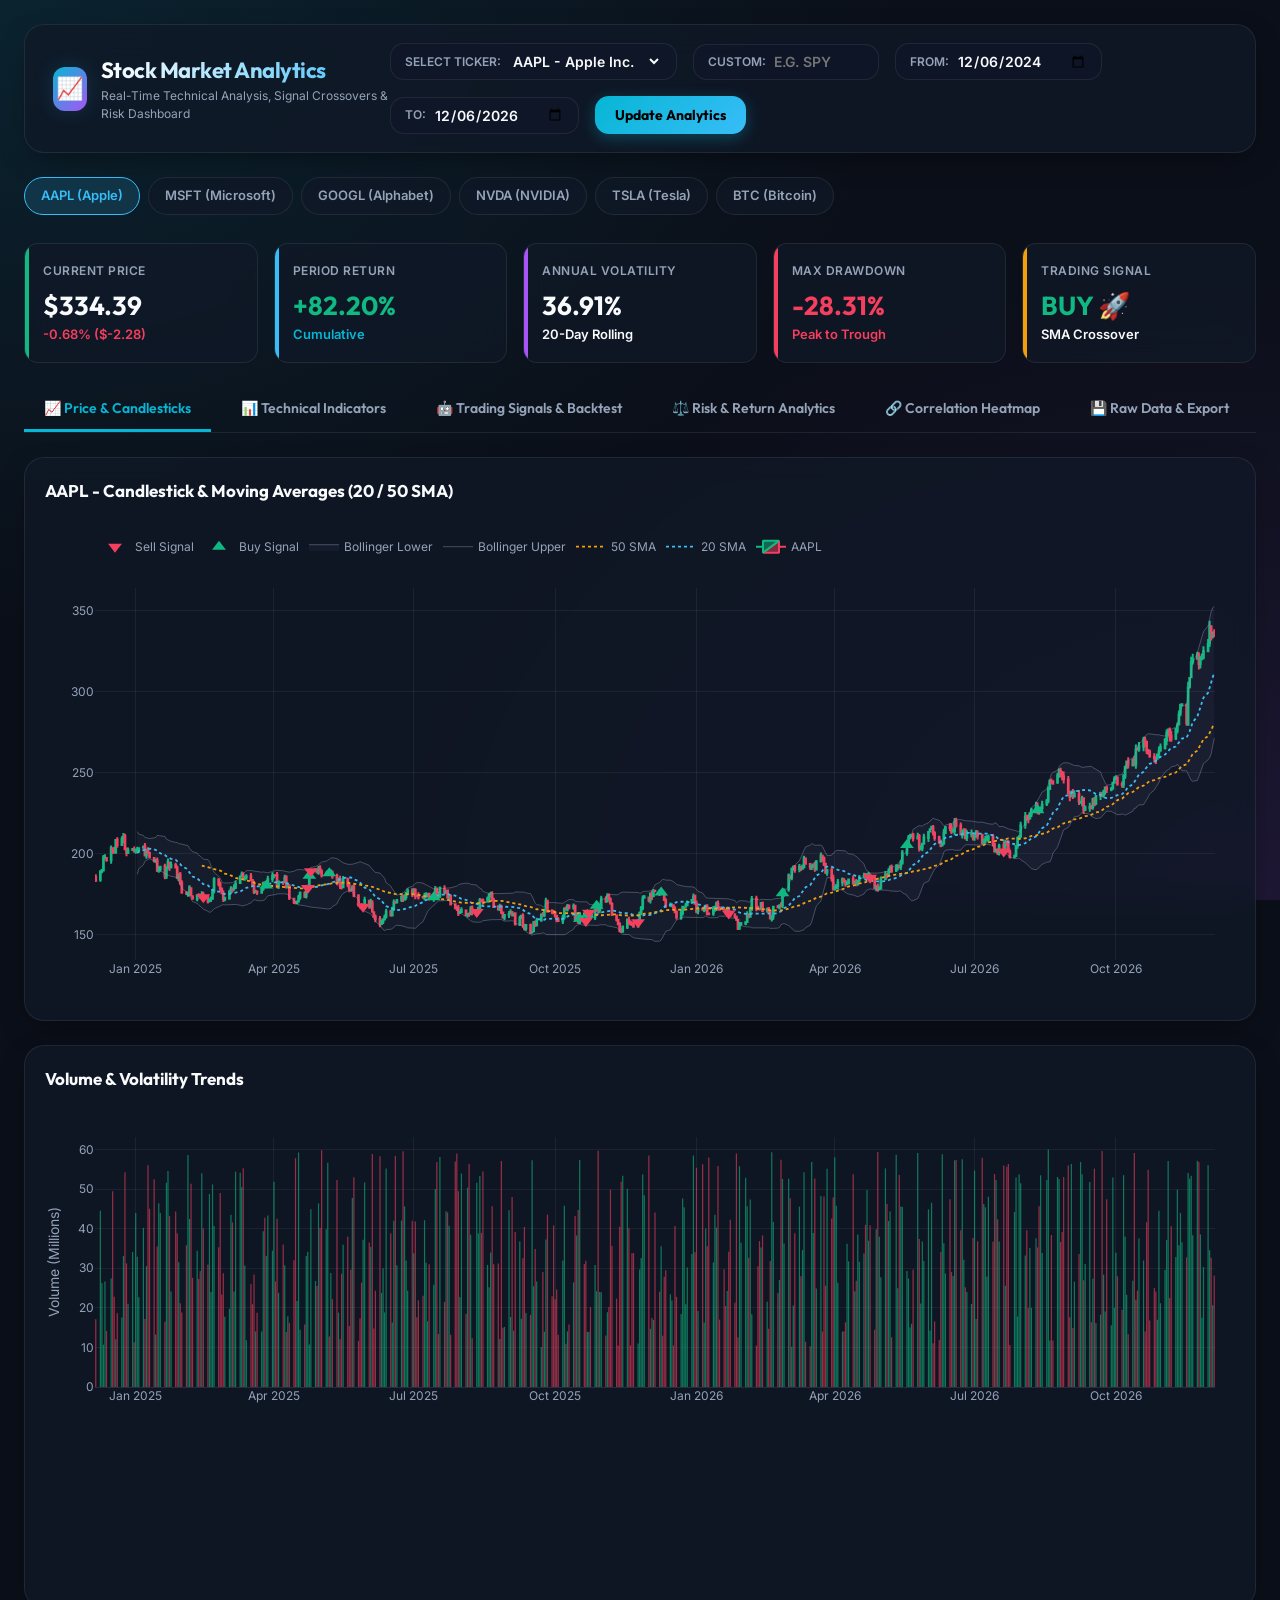
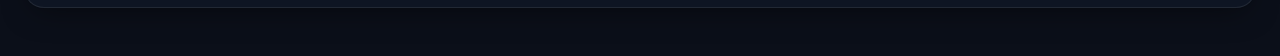
==== index.html @ 90f030e7 "Add standalone HTML/CSS/JS Web Frontend with Plotly.js" ====
<!DOCTYPE html>
<html lang="en">
<head>
  <meta charset="UTF-8">
  <meta name="viewport" content="width=device-width, initial-scale=1.0">
  <title>Stock Market Data Analysis & Signal Dashboard</title>

  <!-- Plotly.js CDN -->
  <script src="https://cdn.plot.ly/plotly-2.26.0.min.js"></script>

  <!-- Stylesheet -->
  <link rel="stylesheet" href="styles.css">
</head>
<body>

  <!-- Loading Overlay -->
  <div id="loadingOverlay" class="spinner-overlay">
    <div class="spinner"></div>
    <div style="font-family: 'Outfit', sans-serif; font-size: 16px; font-weight: 600; color: #38bdf8;">
      Fetching & Processing Analytics Data...
    </div>
  </div>

  <div class="dashboard-container">
    
    <!-- Navbar Header -->
    <header class="navbar">
      <div class="brand">
        <div class="brand-icon">📈</div>
        <div class="brand-text">
          <h1>Stock Market Analytics</h1>
          <p>Real-Time Technical Analysis, Signal Crossovers & Risk Dashboard</p>
        </div>
      </div>

      <!-- Controls Header Bar -->
      <div class="controls-bar">
        <div class="control-group">
          <label for="tickerSelect">Select Ticker:</label>
          <select id="tickerSelect" class="select-input">
            <option value="AAPL">AAPL - Apple Inc.</option>
            <option value="MSFT">MSFT - Microsoft</option>
            <option value="GOOGL">GOOGL - Alphabet</option>
            <option value="NVDA">NVDA - NVIDIA</option>
            <option value="TSLA">TSLA - Tesla Inc.</option>
            <option value="BTC-USD">BTC - Bitcoin (USD)</option>
          </select>
        </div>

        <div class="control-group">
          <label for="customTickerInput">Custom:</label>
          <input type="text" id="customTickerInput" class="text-input" placeholder="e.g. SPY" />
        </div>

        <div class="control-group">
          <label for="startDate">From:</label>
          <input type="date" id="startDate" class="date-input" />
        </div>

        <div class="control-group">
          <label for="endDate">To:</label>
          <input type="date" id="endDate" class="date-input" />
        </div>

        <button id="updateBtn" class="btn-primary">Update Analytics</button>
      </div>
    </header>

    <!-- Quick Ticker Pills -->
    <div class="ticker-pills">
      <div class="pill active" data-symbol="AAPL">AAPL (Apple)</div>
      <div class="pill" data-symbol="MSFT">MSFT (Microsoft)</div>
      <div class="pill" data-symbol="GOOGL">GOOGL (Alphabet)</div>
      <div class="pill" data-symbol="NVDA">NVDA (NVIDIA)</div>
      <div class="pill" data-symbol="TSLA">TSLA (Tesla)</div>
      <div class="pill" data-symbol="BTC-USD">BTC (Bitcoin)</div>
    </div>

    <!-- KPI Metric Cards Ribbon -->
    <div class="kpi-grid">
      <div class="kpi-card green" id="kpiPriceCard">
        <div class="kpi-title">Current Price</div>
        <div class="kpi-value" id="kpiPrice">$0.00</div>
        <div class="kpi-subtext text-green" id="kpiChange">+0.00%</div>
      </div>

      <div class="kpi-card blue" id="kpiReturnCard">
        <div class="kpi-title">Period Return</div>
        <div class="kpi-value" id="kpiReturn">0.00%</div>
        <div class="kpi-subtext text-cyan">Cumulative</div>
      </div>

      <div class="kpi-card purple">
        <div class="kpi-title">Annual Volatility</div>
        <div class="kpi-value" id="kpiVol">0.00%</div>
        <div class="kpi-subtext text-muted">20-Day Rolling</div>
      </div>

      <div class="kpi-card red">
        <div class="kpi-title">Max Drawdown</div>
        <div class="kpi-value text-red" id="kpiDrawdown">0.00%</div>
        <div class="kpi-subtext text-red">Peak to Trough</div>
      </div>

      <div class="kpi-card yellow">
        <div class="kpi-title">Trading Signal</div>
        <div class="kpi-value" id="kpiSignal">NEUTRAL</div>
        <div class="kpi-subtext text-muted" id="kpiSignalType">SMA Crossover</div>
      </div>
    </div>

    <!-- Navigation Tabs -->
    <div class="tabs-header">
      <button class="tab-btn active" data-tab="tab1">📈 Price & Candlesticks</button>
      <button class="tab-btn" data-tab="tab2">📊 Technical Indicators</button>
      <button class="tab-btn" data-tab="tab3">🤖 Trading Signals & Backtest</button>
      <button class="tab-btn" data-tab="tab4">⚖️ Risk & Return Analytics</button>
      <button class="tab-btn" data-tab="tab5">🔗 Correlation Heatmap</button>
      <button class="tab-btn" data-tab="tab6">💾 Raw Data & Export</button>
    </div>

    <!-- Tab 1: Price & Candlesticks -->
    <div id="tab1" class="tab-content active">
      <div class="chart-card">
        <div class="chart-header">
          <div class="chart-title" id="priceChartTitle">Stock Price Candlestick & Moving Averages</div>
        </div>
        <div id="pricePlot" class="plot-container"></div>
      </div>

      <div class="chart-card">
        <div class="chart-header">
          <div class="chart-title">Volume & Volatility Trends</div>
        </div>
        <div id="volumePlot" class="plot-container" style="min-height: 320px;"></div>
      </div>
    </div>

    <!-- Tab 2: Technical Indicators -->
    <div id="tab2" class="tab-content">
      <div class="grid-2">
        <div class="chart-card">
          <div class="chart-header">
            <div class="chart-title">Relative Strength Index (RSI 14)</div>
          </div>
          <div id="rsiPlot" class="plot-container" style="min-height: 360px;"></div>
        </div>

        <div class="chart-card">
          <div class="chart-header">
            <div class="chart-title">MACD (12, 26, 9)</div>
          </div>
          <div id="macdPlot" class="plot-container" style="min-height: 360px;"></div>
        </div>
      </div>
    </div>

    <!-- Tab 3: Trading Signals & Backtesting -->
    <div id="tab3" class="tab-content">
      <div class="chart-card">
        <div class="chart-header">
          <div class="chart-title">SMA Crossover Strategy Backtest vs. Buy & Hold ($10,000 Initial Investment)</div>
        </div>
        <div id="strategyPlot" class="plot-container"></div>
      </div>
    </div>

    <!-- Tab 4: Risk & Returns -->
    <div id="tab4" class="tab-content">
      <div class="grid-2">
        <div class="chart-card">
          <div class="chart-header">
            <div class="chart-title">Daily Returns Distribution & KDE Density</div>
          </div>
          <div id="distributionPlot" class="plot-container" style="min-height: 380px;"></div>
        </div>

        <div class="chart-card">
          <div class="chart-header">
            <div class="chart-title">Advanced Quantitative Risk Summary</div>
          </div>
          <div style="padding: 10px 0;">
            <table style="width: 100%;">
              <tbody>
                <tr><td>Annualized Return</td><td id="riskAnnReturn" style="font-weight:700;">-</td></tr>
                <tr><td>Annualized Volatility</td><td id="riskAnnVol" style="font-weight:700;">-</td></tr>
                <tr><td>Sharpe Ratio (Rf=2%)</td><td id="riskSharpe" style="font-weight:700; color:#38bdf8;">-</td></tr>
                <tr><td>Sortino Ratio</td><td id="riskSortino" style="font-weight:700; color:#10b981;">-</td></tr>
                <tr><td>Max Drawdown</td><td id="riskMaxDD" style="font-weight:700; color:#f43f5e;">-</td></tr>
                <tr><td>Value at Risk (VaR 95%)</td><td id="riskVaR95" style="font-weight:700; color:#f43f5e;">-</td></tr>
              </tbody>
            </table>
          </div>
        </div>
      </div>
    </div>

    <!-- Tab 5: Correlation Heatmap -->
    <div id="tab5" class="tab-content">
      <div class="chart-card">
        <div class="chart-header">
          <div class="chart-title">Multi-Asset Return Correlation Heatmap</div>
        </div>
        <div id="correlationPlot" class="plot-container"></div>
      </div>
    </div>

    <!-- Tab 6: Raw Data & Export -->
    <div id="tab6" class="tab-content">
      <div class="chart-card">
        <div class="chart-header">
          <div class="chart-title">Processed Historical Dataset</div>
          <button id="downloadCsvBtn" class="btn-primary" style="padding: 6px 14px; font-size: 12px;">📥 Download CSV</button>
        </div>
        <div class="data-table-container">
          <table id="dataTable">
            <thead>
              <tr>
                <th>Date</th>
                <th>Close ($)</th>
                <th>SMA 20 ($)</th>
                <th>SMA 50 ($)</th>
                <th>Daily Return (%)</th>
                <th>RSI</th>
                <th>Signal</th>
              </tr>
            </thead>
            <tbody id="tableBody"></tbody>
          </table>
        </div>
      </div>
    </div>

  </div>

  <!-- JavaScript Code Engine -->
  <script src="app.js"></script>
</body>
</html>
---- styles.css ----
@import url('https://fonts.googleapis.com/css2?family=Inter:wght@300;400;500;600;700&family=Outfit:wght@500;600;700;800&display=swap');

:root {
  --bg-dark: #0b0f19;
  --bg-card: rgba(17, 24, 39, 0.75);
  --bg-card-hover: rgba(30, 41, 59, 0.85);
  --border-card: rgba(255, 255, 255, 0.08);
  --border-glow: rgba(56, 189, 248, 0.3);
  
  --text-main: #f8fafc;
  --text-muted: #94a3b8;
  --text-dim: #64748b;
  
  --cyan-accent: #06b6d4;
  --blue-accent: #38bdf8;
  --green-accent: #10b981;
  --red-accent: #f43f5e;
  --purple-accent: #a855f7;
  --yellow-accent: #f59e0b;
  
  --radius-sm: 8px;
  --radius-md: 14px;
  --radius-lg: 20px;
  
  --shadow-main: 0 10px 30px -10px rgba(0, 0, 0, 0.5);
  --shadow-glow: 0 0 20px rgba(56, 189, 248, 0.15);
}

* {
  margin: 0;
  padding: 0;
  box-sizing: border-box;
}

body {
  font-family: 'Inter', sans-serif;
  background-color: var(--bg-dark);
  color: var(--text-main);
  min-height: 100vh;
  line-height: 1.5;
  background-image: 
    radial-gradient(at 0% 0%, rgba(6, 182, 212, 0.12) 0px, transparent 50%),
    radial-gradient(at 100% 100%, rgba(168, 85, 247, 0.12) 0px, transparent 50%);
  background-attachment: fixed;
}

.dashboard-container {
  max-width: 1440px;
  margin: 0 auto;
  padding: 24px;
}

/* Header Navbar */
.navbar {
  display: flex;
  justify-content: space-between;
  align-items: center;
  padding: 18px 28px;
  background: var(--bg-card);
  backdrop-filter: blur(16px);
  -webkit-backdrop-filter: blur(16px);
  border: 1px solid var(--border-card);
  border-radius: var(--radius-lg);
  margin-bottom: 24px;
  box-shadow: var(--shadow-main);
}

.brand {
  display: flex;
  align-items: center;
  gap: 14px;
}

.brand-icon {
  width: 44px;
  height: 44px;
  border-radius: 12px;
  background: linear-gradient(135deg, var(--cyan-accent), var(--purple-accent));
  display: flex;
  align-items: center;
  justify-content: center;
  font-size: 22px;
  box-shadow: var(--shadow-glow);
}

.brand-text h1 {
  font-family: 'Outfit', sans-serif;
  font-size: 22px;
  font-weight: 700;
  letter-spacing: -0.5px;
  background: linear-gradient(90deg, #ffffff, var(--blue-accent));
  -webkit-background-clip: text;
  -webkit-text-fill-color: transparent;
}

.brand-text p {
  font-size: 12px;
  color: var(--text-muted);
}

/* Controls Header */
.controls-bar {
  display: flex;
  flex-wrap: wrap;
  gap: 16px;
  align-items: center;
}

.control-group {
  display: flex;
  align-items: center;
  gap: 8px;
  background: rgba(15, 23, 42, 0.6);
  padding: 8px 14px;
  border: 1px solid var(--border-card);
  border-radius: var(--radius-md);
}

.control-group label {
  font-size: 12px;
  font-weight: 600;
  color: var(--text-muted);
  text-transform: uppercase;
}

.select-input, .date-input, .text-input {
  background: transparent;
  border: none;
  color: var(--text-main);
  font-family: inherit;
  font-size: 14px;
  font-weight: 600;
  outline: none;
}

.select-input option {
  background-color: #0f172a;
  color: #ffffff;
}

.text-input {
  width: 90px;
  text-transform: uppercase;
}

.btn-primary {
  background: linear-gradient(135deg, var(--cyan-accent), var(--blue-accent));
  color: #000000;
  font-family: 'Outfit', sans-serif;
  font-size: 14px;
  font-weight: 700;
  padding: 10px 20px;
  border: none;
  border-radius: var(--radius-md);
  cursor: pointer;
  transition: all 0.2s ease;
  box-shadow: 0 4px 15px rgba(6, 182, 212, 0.3);
}

.btn-primary:hover {
  transform: translateY(-2px);
  box-shadow: 0 6px 20px rgba(6, 182, 212, 0.5);
}

/* Quick Tickers Pills */
.ticker-pills {
  display: flex;
  gap: 8px;
  margin-bottom: 24px;
  overflow-x: auto;
  padding-bottom: 4px;
}

.pill {
  padding: 8px 16px;
  background: var(--bg-card);
  border: 1px solid var(--border-card);
  border-radius: 30px;
  font-size: 13px;
  font-weight: 600;
  color: var(--text-muted);
  cursor: pointer;
  transition: all 0.2s ease;
  white-space: nowrap;
}

.pill:hover, .pill.active {
  background: rgba(56, 189, 248, 0.15);
  border-color: var(--blue-accent);
  color: var(--blue-accent);
}

/* KPI Cards Grid */
.kpi-grid {
  display: grid;
  grid-template-columns: repeat(auto-fit, minmax(220px, 1fr));
  gap: 16px;
  margin-bottom: 24px;
}

.kpi-card {
  background: var(--bg-card);
  backdrop-filter: blur(12px);
  border: 1px solid var(--border-card);
  border-radius: var(--radius-md);
  padding: 18px;
  transition: all 0.3s ease;
  position: relative;
  overflow: hidden;
}

.kpi-card::before {
  content: '';
  position: absolute;
  top: 0;
  left: 0;
  width: 4px;
  height: 100%;
  background: var(--blue-accent);
}

.kpi-card.green::before { background: var(--green-accent); }
.kpi-card.red::before { background: var(--red-accent); }
.kpi-card.purple::before { background: var(--purple-accent); }
.kpi-card.yellow::before { background: var(--yellow-accent); }

.kpi-card:hover {
  transform: translateY(-4px);
  border-color: var(--border-glow);
  box-shadow: var(--shadow-glow);
}

.kpi-title {
  font-size: 12px;
  font-weight: 600;
  color: var(--text-muted);
  text-transform: uppercase;
  letter-spacing: 0.5px;
  margin-bottom: 6px;
}

.kpi-value {
  font-family: 'Outfit', sans-serif;
  font-size: 26px;
  font-weight: 700;
  color: var(--text-main);
  display: flex;
  align-items: baseline;
  gap: 8px;
}

.kpi-subtext {
  font-size: 13px;
  font-weight: 600;
}

.text-green { color: var(--green-accent); }
.text-red { color: var(--red-accent); }
.text-cyan { color: var(--cyan-accent); }

/* Navigation Tabs */
.tabs-header {
  display: flex;
  gap: 10px;
  border-bottom: 1px solid var(--border-card);
  margin-bottom: 24px;
  overflow-x: auto;
}

.tab-btn {
  padding: 12px 20px;
  font-family: 'Outfit', sans-serif;
  font-size: 14px;
  font-weight: 600;
  color: var(--text-muted);
  background: transparent;
  border: none;
  border-bottom: 3px solid transparent;
  cursor: pointer;
  transition: all 0.2s ease;
  white-space: nowrap;
}

.tab-btn:hover {
  color: var(--text-main);
}

.tab-btn.active {
  color: var(--cyan-accent);
  border-bottom-color: var(--cyan-accent);
}

.tab-content {
  display: none;
  animation: fadeIn 0.3s ease;
}

.tab-content.active {
  display: block;
}

@keyframes fadeIn {
  from { opacity: 0; transform: translateY(6px); }
  to { opacity: 1; transform: translateY(0); }
}

/* Section Cards & Plot Containers */
.chart-card {
  background: var(--bg-card);
  backdrop-filter: blur(12px);
  border: 1px solid var(--border-card);
  border-radius: var(--radius-lg);
  padding: 20px;
  margin-bottom: 24px;
  box-shadow: var(--shadow-main);
}

.chart-header {
  display: flex;
  justify-content: space-between;
  align-items: center;
  margin-bottom: 16px;
}

.chart-title {
  font-family: 'Outfit', sans-serif;
  font-size: 17px;
  font-weight: 700;
  color: var(--text-main);
}

.plot-container {
  width: 100%;
  min-height: 480px;
}

.grid-2 {
  display: grid;
  grid-template-columns: repeat(auto-fit, minmax(550px, 1fr));
  gap: 24px;
}

/* Data Table */
.data-table-container {
  overflow-x: auto;
  max-height: 500px;
  border-radius: var(--radius-md);
  border: 1px solid var(--border-card);
}

table {
  width: 100%;
  border-collapse: collapse;
  text-align: left;
  font-size: 13px;
}

th {
  background: rgba(15, 23, 42, 0.9);
  color: var(--text-muted);
  padding: 12px 16px;
  font-weight: 600;
  position: sticky;
  top: 0;
  z-index: 10;
}

td {
  padding: 12px 16px;
  border-bottom: 1px solid var(--border-card);
  color: var(--text-main);
}

tr:hover td {
  background: rgba(255, 255, 255, 0.03);
}

/* Loading Overlay */
.spinner-overlay {
  display: none;
  position: fixed;
  top: 0;
  left: 0;
  width: 100vw;
  height: 100vh;
  background: rgba(11, 15, 25, 0.85);
  backdrop-filter: blur(8px);
  z-index: 9999;
  justify-content: center;
  align-items: center;
  flex-direction: column;
  gap: 16px;
}

.spinner {
  width: 50px;
  height: 50px;
  border: 4px solid rgba(56, 189, 248, 0.2);
  border-top-color: var(--cyan-accent);
  border-radius: 50%;
  animation: spin 1s infinite linear;
}

@keyframes spin {
  0% { transform: rotate(0deg); }
  100% { transform: rotate(360deg); }
}

@media (max-width: 768px) {
  .navbar { flex-direction: column; align-items: flex-start; gap: 16px; }
  .grid-2 { grid-template-columns: 1fr; }
  .plot-container { min-height: 380px; }
}
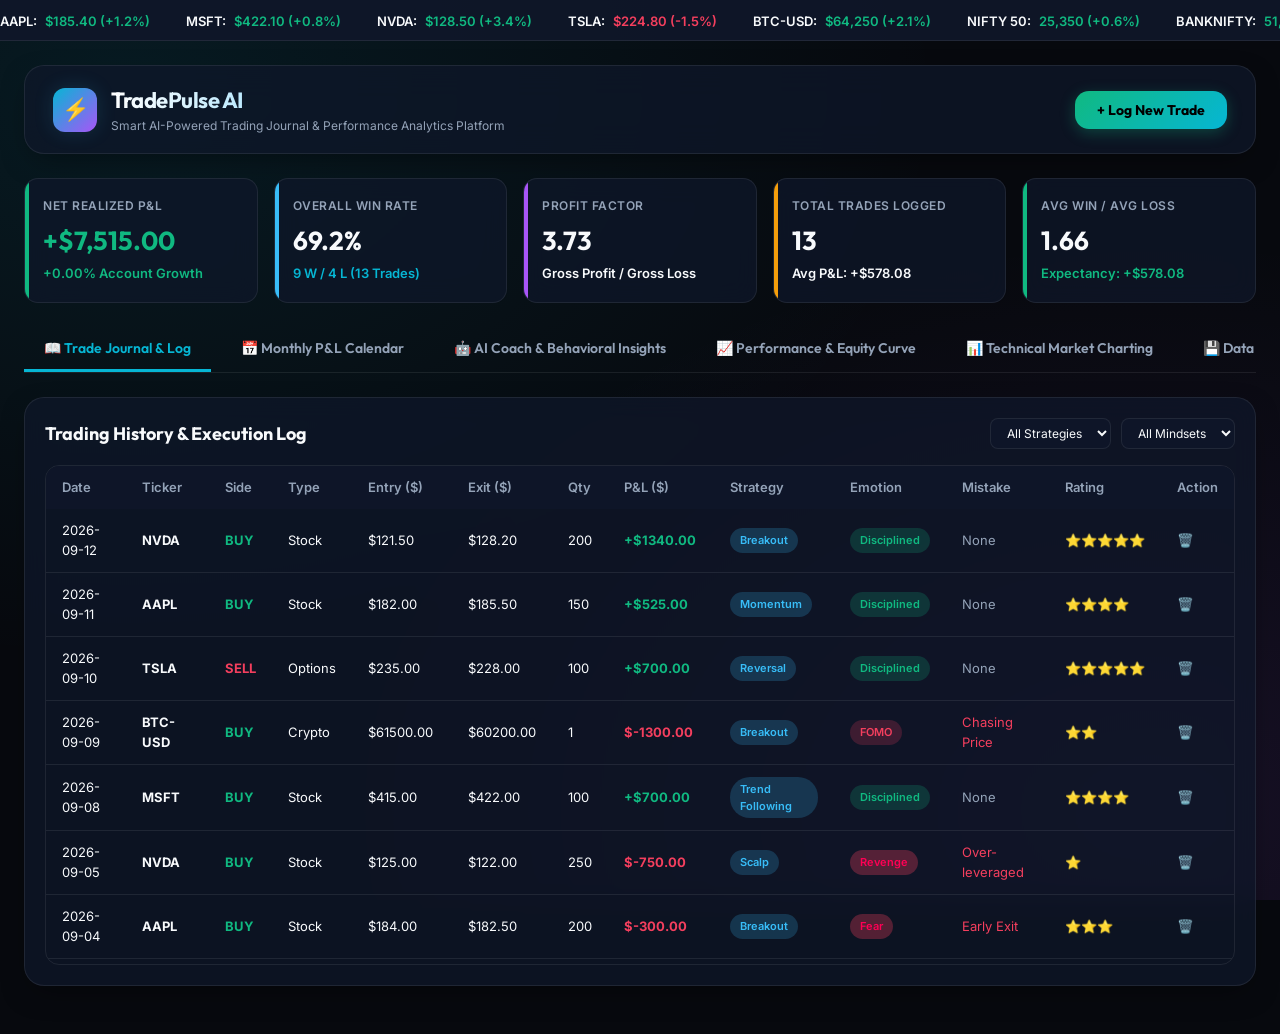
==== commit fd476e8d: "Deploy TradePulse AI Trading Journal platform with P&L Calendar, AI Coach, and Analytics" ====
--- a/index.html
+++ b/index.html
@@ -3,7 +3,7 @@
 <head>
   <meta charset="UTF-8">
   <meta name="viewport" content="width=device-width, initial-scale=1.0">
-  <title>Stock Market Data Analysis & Signal Dashboard</title>
+  <title>TradePulse AI – Smart Trading Journal & Market Analytics</title>
 
   <!-- Plotly.js CDN -->
   <script src="https://cdn.plot.ly/plotly-2.26.0.min.js"></script>
@@ -13,11 +13,16 @@
 </head>
 <body>
 
-  <!-- Loading Overlay -->
-  <div id="loadingOverlay" class="spinner-overlay">
-    <div class="spinner"></div>
-    <div style="font-family: 'Outfit', sans-serif; font-size: 16px; font-weight: 600; color: #38bdf8;">
-      Fetching & Processing Analytics Data...
+  <!-- Top Marquee Ticker Bar -->
+  <div class="ticker-marquee">
+    <div class="marquee-content">
+      <span class="marquee-item">AAPL: <span class="text-green">$185.40 (+1.2%)</span></span>
+      <span class="marquee-item">MSFT: <span class="text-green">$422.10 (+0.8%)</span></span>
+      <span class="marquee-item">NVDA: <span class="text-green">$128.50 (+3.4%)</span></span>
+      <span class="marquee-item">TSLA: <span class="text-red">$224.80 (-1.5%)</span></span>
+      <span class="marquee-item">BTC-USD: <span class="text-green">$64,250 (+2.1%)</span></span>
+      <span class="marquee-item">NIFTY 50: <span class="text-green">25,350 (+0.6%)</span></span>
+      <span class="marquee-item">BANKNIFTY: <span class="text-green">51,800 (+0.9%)</span></span>
     </div>
   </div>
 
@@ -26,214 +31,352 @@
     <!-- Navbar Header -->
     <header class="navbar">
       <div class="brand">
-        <div class="brand-icon">📈</div>
+        <div class="brand-icon">⚡</div>
         <div class="brand-text">
-          <h1>Stock Market Analytics</h1>
-          <p>Real-Time Technical Analysis, Signal Crossovers & Risk Dashboard</p>
-        </div>
-      </div>
-
-      <!-- Controls Header Bar -->
-      <div class="controls-bar">
-        <div class="control-group">
-          <label for="tickerSelect">Select Ticker:</label>
-          <select id="tickerSelect" class="select-input">
-            <option value="AAPL">AAPL - Apple Inc.</option>
-            <option value="MSFT">MSFT - Microsoft</option>
-            <option value="GOOGL">GOOGL - Alphabet</option>
-            <option value="NVDA">NVDA - NVIDIA</option>
-            <option value="TSLA">TSLA - Tesla Inc.</option>
-            <option value="BTC-USD">BTC - Bitcoin (USD)</option>
-          </select>
-        </div>
-
-        <div class="control-group">
-          <label for="customTickerInput">Custom:</label>
-          <input type="text" id="customTickerInput" class="text-input" placeholder="e.g. SPY" />
-        </div>
-
-        <div class="control-group">
-          <label for="startDate">From:</label>
-          <input type="date" id="startDate" class="date-input" />
-        </div>
-
-        <div class="control-group">
-          <label for="endDate">To:</label>
-          <input type="date" id="endDate" class="date-input" />
-        </div>
-
-        <button id="updateBtn" class="btn-primary">Update Analytics</button>
-      </div>
+          <h1>TradePulse AI</h1>
+          <p>Smart AI-Powered Trading Journal & Performance Analytics Platform</p>
+        </div>
+      </div>
+
+      <button id="openTradeModalBtn" class="btn-add-trade">
+        <span>+ Log New Trade</span>
+      </button>
     </header>
-
-    <!-- Quick Ticker Pills -->
-    <div class="ticker-pills">
-      <div class="pill active" data-symbol="AAPL">AAPL (Apple)</div>
-      <div class="pill" data-symbol="MSFT">MSFT (Microsoft)</div>
-      <div class="pill" data-symbol="GOOGL">GOOGL (Alphabet)</div>
-      <div class="pill" data-symbol="NVDA">NVDA (NVIDIA)</div>
-      <div class="pill" data-symbol="TSLA">TSLA (Tesla)</div>
-      <div class="pill" data-symbol="BTC-USD">BTC (Bitcoin)</div>
-    </div>
 
     <!-- KPI Metric Cards Ribbon -->
     <div class="kpi-grid">
-      <div class="kpi-card green" id="kpiPriceCard">
-        <div class="kpi-title">Current Price</div>
-        <div class="kpi-value" id="kpiPrice">$0.00</div>
-        <div class="kpi-subtext text-green" id="kpiChange">+0.00%</div>
-      </div>
-
-      <div class="kpi-card blue" id="kpiReturnCard">
-        <div class="kpi-title">Period Return</div>
-        <div class="kpi-value" id="kpiReturn">0.00%</div>
-        <div class="kpi-subtext text-cyan">Cumulative</div>
+      <div class="kpi-card green" id="kpiNetPnlCard">
+        <div class="kpi-title">Net Realized P&L</div>
+        <div class="kpi-value text-green" id="kpiNetPnl">+$0.00</div>
+        <div class="kpi-subtext text-green" id="kpiNetPnlPct">+0.00% Account Growth</div>
+      </div>
+
+      <div class="kpi-card blue">
+        <div class="kpi-title">Overall Win Rate</div>
+        <div class="kpi-value" id="kpiWinRate">0.0%</div>
+        <div class="kpi-subtext text-cyan" id="kpiWinCount">0 Wins / 0 Losses</div>
       </div>
 
       <div class="kpi-card purple">
-        <div class="kpi-title">Annual Volatility</div>
-        <div class="kpi-value" id="kpiVol">0.00%</div>
-        <div class="kpi-subtext text-muted">20-Day Rolling</div>
-      </div>
-
-      <div class="kpi-card red">
-        <div class="kpi-title">Max Drawdown</div>
-        <div class="kpi-value text-red" id="kpiDrawdown">0.00%</div>
-        <div class="kpi-subtext text-red">Peak to Trough</div>
+        <div class="kpi-title">Profit Factor</div>
+        <div class="kpi-value" id="kpiProfitFactor">0.00</div>
+        <div class="kpi-subtext text-muted">Gross Profit / Gross Loss</div>
       </div>
 
       <div class="kpi-card yellow">
-        <div class="kpi-title">Trading Signal</div>
-        <div class="kpi-value" id="kpiSignal">NEUTRAL</div>
-        <div class="kpi-subtext text-muted" id="kpiSignalType">SMA Crossover</div>
+        <div class="kpi-title">Total Trades Logged</div>
+        <div class="kpi-value" id="kpiTotalTrades">0</div>
+        <div class="kpi-subtext text-muted" id="kpiAvgTradePnl">Avg P&L: $0.00</div>
+      </div>
+
+      <div class="kpi-card green">
+        <div class="kpi-title">Avg Win / Avg Loss</div>
+        <div class="kpi-value" id="kpiWinLossRatio">0.00</div>
+        <div class="kpi-subtext text-green" id="kpiExpectancy">Expectancy: +$0.00</div>
       </div>
     </div>
 
     <!-- Navigation Tabs -->
     <div class="tabs-header">
-      <button class="tab-btn active" data-tab="tab1">📈 Price & Candlesticks</button>
-      <button class="tab-btn" data-tab="tab2">📊 Technical Indicators</button>
-      <button class="tab-btn" data-tab="tab3">🤖 Trading Signals & Backtest</button>
-      <button class="tab-btn" data-tab="tab4">⚖️ Risk & Return Analytics</button>
-      <button class="tab-btn" data-tab="tab5">🔗 Correlation Heatmap</button>
-      <button class="tab-btn" data-tab="tab6">💾 Raw Data & Export</button>
-    </div>
-
-    <!-- Tab 1: Price & Candlesticks -->
+      <button class="tab-btn active" data-tab="tab1">📖 Trade Journal & Log</button>
+      <button class="tab-btn" data-tab="tab2">📅 Monthly P&L Calendar</button>
+      <button class="tab-btn" data-tab="tab3">🤖 AI Coach & Behavioral Insights</button>
+      <button class="tab-btn" data-tab="tab4">📈 Performance & Equity Curve</button>
+      <button class="tab-btn" data-tab="tab5">📊 Technical Market Charting</button>
+      <button class="tab-btn" data-tab="tab6">💾 Data Backup & CSV Export</button>
+    </div>
+
+    <!-- Tab 1: Trade Journal & Log -->
     <div id="tab1" class="tab-content active">
       <div class="chart-card">
         <div class="chart-header">
-          <div class="chart-title" id="priceChartTitle">Stock Price Candlestick & Moving Averages</div>
-        </div>
-        <div id="pricePlot" class="plot-container"></div>
-      </div>
-
-      <div class="chart-card">
-        <div class="chart-header">
-          <div class="chart-title">Volume & Volatility Trends</div>
-        </div>
-        <div id="volumePlot" class="plot-container" style="min-height: 320px;"></div>
-      </div>
-    </div>
-
-    <!-- Tab 2: Technical Indicators -->
-    <div id="tab2" class="tab-content">
-      <div class="grid-2">
-        <div class="chart-card">
-          <div class="chart-header">
-            <div class="chart-title">Relative Strength Index (RSI 14)</div>
-          </div>
-          <div id="rsiPlot" class="plot-container" style="min-height: 360px;"></div>
-        </div>
-
-        <div class="chart-card">
-          <div class="chart-header">
-            <div class="chart-title">MACD (12, 26, 9)</div>
-          </div>
-          <div id="macdPlot" class="plot-container" style="min-height: 360px;"></div>
-        </div>
-      </div>
-    </div>
-
-    <!-- Tab 3: Trading Signals & Backtesting -->
-    <div id="tab3" class="tab-content">
-      <div class="chart-card">
-        <div class="chart-header">
-          <div class="chart-title">SMA Crossover Strategy Backtest vs. Buy & Hold ($10,000 Initial Investment)</div>
-        </div>
-        <div id="strategyPlot" class="plot-container"></div>
-      </div>
-    </div>
-
-    <!-- Tab 4: Risk & Returns -->
-    <div id="tab4" class="tab-content">
-      <div class="grid-2">
-        <div class="chart-card">
-          <div class="chart-header">
-            <div class="chart-title">Daily Returns Distribution & KDE Density</div>
-          </div>
-          <div id="distributionPlot" class="plot-container" style="min-height: 380px;"></div>
-        </div>
-
-        <div class="chart-card">
-          <div class="chart-header">
-            <div class="chart-title">Advanced Quantitative Risk Summary</div>
-          </div>
-          <div style="padding: 10px 0;">
-            <table style="width: 100%;">
-              <tbody>
-                <tr><td>Annualized Return</td><td id="riskAnnReturn" style="font-weight:700;">-</td></tr>
-                <tr><td>Annualized Volatility</td><td id="riskAnnVol" style="font-weight:700;">-</td></tr>
-                <tr><td>Sharpe Ratio (Rf=2%)</td><td id="riskSharpe" style="font-weight:700; color:#38bdf8;">-</td></tr>
-                <tr><td>Sortino Ratio</td><td id="riskSortino" style="font-weight:700; color:#10b981;">-</td></tr>
-                <tr><td>Max Drawdown</td><td id="riskMaxDD" style="font-weight:700; color:#f43f5e;">-</td></tr>
-                <tr><td>Value at Risk (VaR 95%)</td><td id="riskVaR95" style="font-weight:700; color:#f43f5e;">-</td></tr>
-              </tbody>
-            </table>
-          </div>
-        </div>
-      </div>
-    </div>
-
-    <!-- Tab 5: Correlation Heatmap -->
-    <div id="tab5" class="tab-content">
-      <div class="chart-card">
-        <div class="chart-header">
-          <div class="chart-title">Multi-Asset Return Correlation Heatmap</div>
-        </div>
-        <div id="correlationPlot" class="plot-container"></div>
-      </div>
-    </div>
-
-    <!-- Tab 6: Raw Data & Export -->
-    <div id="tab6" class="tab-content">
-      <div class="chart-card">
-        <div class="chart-header">
-          <div class="chart-title">Processed Historical Dataset</div>
-          <button id="downloadCsvBtn" class="btn-primary" style="padding: 6px 14px; font-size: 12px;">📥 Download CSV</button>
-        </div>
+          <div class="chart-title">Trading History & Execution Log</div>
+          <div style="display: flex; gap: 10px;">
+            <select id="filterStrategy" class="form-select" style="padding: 6px 12px; font-size: 12px;">
+              <option value="ALL">All Strategies</option>
+              <option value="Breakout">Breakout</option>
+              <option value="Reversal">Reversal</option>
+              <option value="Momentum">Momentum</option>
+              <option value="Scalp">Scalp</option>
+            </select>
+            <select id="filterEmotion" class="form-select" style="padding: 6px 12px; font-size: 12px;">
+              <option value="ALL">All Mindsets</option>
+              <option value="Disciplined">Disciplined</option>
+              <option value="FOMO">FOMO</option>
+              <option value="Revenge">Revenge</option>
+              <option value="Greed">Greed</option>
+            </select>
+          </div>
+        </div>
+
         <div class="data-table-container">
-          <table id="dataTable">
+          <table>
             <thead>
               <tr>
                 <th>Date</th>
-                <th>Close ($)</th>
-                <th>SMA 20 ($)</th>
-                <th>SMA 50 ($)</th>
-                <th>Daily Return (%)</th>
-                <th>RSI</th>
-                <th>Signal</th>
+                <th>Ticker</th>
+                <th>Side</th>
+                <th>Type</th>
+                <th>Entry ($)</th>
+                <th>Exit ($)</th>
+                <th>Qty</th>
+                <th>P&L ($)</th>
+                <th>Strategy</th>
+                <th>Emotion</th>
+                <th>Mistake</th>
+                <th>Rating</th>
+                <th>Action</th>
               </tr>
             </thead>
-            <tbody id="tableBody"></tbody>
+            <tbody id="journalTableBody"></tbody>
           </table>
         </div>
       </div>
     </div>
 
+    <!-- Tab 2: Monthly P&L Calendar -->
+    <div id="tab2" class="tab-content">
+      <div class="chart-card">
+        <div class="calendar-controls">
+          <div class="chart-title" id="calendarMonthTitle">P&L Calendar Heatmap</div>
+          <div style="display:flex; gap:8px;">
+            <button id="prevMonthBtn" class="form-input" style="cursor:pointer;">&lt; Prev</button>
+            <button id="nextMonthBtn" class="form-input" style="cursor:pointer;">Next &gt;</button>
+          </div>
+        </div>
+
+        <div class="calendar-grid" id="calendarGrid"></div>
+      </div>
+    </div>
+
+    <!-- Tab 3: AI Coach & Behavioral Insights -->
+    <div id="tab3" class="tab-content">
+      <div class="grid-2">
+        <div class="chart-card">
+          <div class="chart-header">
+            <div class="chart-title">🤖 AI Performance Coach Diagnosis</div>
+          </div>
+          <div id="aiInsightsContainer"></div>
+        </div>
+
+        <div class="chart-card">
+          <div class="chart-header">
+            <div class="chart-title">Trading Mistakes Dollar Cost Breakdown</div>
+          </div>
+          <div id="mistakesPlot" class="plot-container" style="min-height: 360px;"></div>
+        </div>
+      </div>
+
+      <div class="chart-card">
+        <div class="chart-header">
+          <div class="chart-title">Psychology & Emotional Mindset Impact on P&L</div>
+        </div>
+        <div id="emotionPlot" class="plot-container" style="min-height: 380px;"></div>
+      </div>
+    </div>
+
+    <!-- Tab 4: Performance Analytics & Equity Curve -->
+    <div id="tab4" class="tab-content">
+      <div class="chart-card">
+        <div class="chart-header">
+          <div class="chart-title">Cumulative Account Equity Curve ($)</div>
+        </div>
+        <div id="equityPlot" class="plot-container"></div>
+      </div>
+
+      <div class="grid-2">
+        <div class="chart-card">
+          <div class="chart-header">
+            <div class="chart-title">Strategy P&L Breakdown</div>
+          </div>
+          <div id="strategyPnlPlot" class="plot-container" style="min-height: 360px;"></div>
+        </div>
+
+        <div class="chart-card">
+          <div class="chart-header">
+            <div class="chart-title">Risk & Statistical Performance Metrics</div>
+          </div>
+          <div style="padding: 10px 0;">
+            <table>
+              <tbody>
+                <tr><td>Sharpe Ratio (Rf=2%)</td><td id="statSharpe" style="font-weight:700; color:#38bdf8;">-</td></tr>
+                <tr><td>Sortino Ratio</td><td id="statSortino" style="font-weight:700; color:#10b981;">-</td></tr>
+                <tr><td>Max Drawdown</td><td id="statMaxDD" style="font-weight:700; color:#f43f5e;">-</td></tr>
+                <tr><td>Value at Risk (VaR 95%)</td><td id="statVaR" style="font-weight:700; color:#f43f5e;">-</td></tr>
+                <tr><td>Best Trade ($)</td><td id="statBestTrade" style="font-weight:700; color:#10b981;">-</td></tr>
+                <tr><td>Worst Trade ($)</td><td id="statWorstTrade" style="font-weight:700; color:#f43f5e;">-</td></tr>
+              </tbody>
+            </table>
+          </div>
+        </div>
+      </div>
+    </div>
+
+    <!-- Tab 5: Technical Market Charting -->
+    <div id="tab5" class="tab-content">
+      <div class="chart-card">
+        <div class="chart-header">
+          <div style="display:flex; gap:12px; align-items:center;">
+            <div class="chart-title">Live Technical Market Analysis</div>
+            <select id="techTickerSelect" class="select-input">
+              <option value="AAPL">AAPL - Apple Inc.</option>
+              <option value="MSFT">MSFT - Microsoft</option>
+              <option value="NVDA">NVDA - NVIDIA</option>
+              <option value="TSLA">TSLA - Tesla</option>
+              <option value="BTC-USD">BTC - Bitcoin</option>
+            </select>
+          </div>
+        </div>
+        <div id="techPricePlot" class="plot-container"></div>
+      </div>
+
+      <div class="grid-2">
+        <div class="chart-card">
+          <div class="chart-header"><div class="chart-title">RSI Momentum (14)</div></div>
+          <div id="techRsiPlot" class="plot-container" style="min-height: 320px;"></div>
+        </div>
+
+        <div class="chart-card">
+          <div class="chart-header"><div class="chart-title">MACD (12, 26, 9)</div></div>
+          <div id="techMacdPlot" class="plot-container" style="min-height: 320px;"></div>
+        </div>
+      </div>
+    </div>
+
+    <!-- Tab 6: Backup & Export -->
+    <div id="tab6" class="tab-content">
+      <div class="chart-card">
+        <div class="chart-header">
+          <div class="chart-title">Trade Journal Backup & CSV Export</div>
+        </div>
+        <p style="color: var(--text-muted); margin-bottom: 20px; font-size: 14px;">
+          Export your complete trading journal data as a standard CSV spreadsheet or JSON backup file.
+        </p>
+        <div style="display: flex; gap: 16px;">
+          <button id="exportCsvBtn" class="btn-add-trade">📥 Export Journal to CSV</button>
+          <button id="resetJournalBtn" class="btn-add-trade" style="background: linear-gradient(135deg, var(--red-accent), var(--yellow-accent));">🔄 Reset to Sample Data</button>
+        </div>
+      </div>
+    </div>
+
   </div>
 
-  <!-- JavaScript Code Engine -->
+  <!-- Trade Log Modal -->
+  <div id="tradeModal" class="modal-overlay">
+    <div class="modal-card">
+      <div class="modal-header">
+        <div class="modal-title" id="modalTitle">+ Log New Trade</div>
+        <button id="closeModalBtn" class="close-btn">&times;</button>
+      </div>
+
+      <form id="tradeForm" class="modal-body">
+        <input type="hidden" id="tradeId" />
+        
+        <div class="form-grid">
+          <div class="form-group">
+            <label for="tradeDate">Date:</label>
+            <input type="date" id="tradeDate" class="form-input" required />
+          </div>
+
+          <div class="form-group">
+            <label for="tradeSymbol">Ticker / Symbol:</label>
+            <input type="text" id="tradeSymbol" class="form-input" placeholder="e.g. AAPL, NVDA, NIFTY" required style="text-transform: uppercase;" />
+          </div>
+
+          <div class="form-group">
+            <label for="tradeSide">Side:</label>
+            <select id="tradeSide" class="form-select">
+              <option value="BUY">BUY / LONG</option>
+              <option value="SELL">SELL / SHORT</option>
+            </select>
+          </div>
+
+          <div class="form-group">
+            <label for="tradeAsset">Asset Class:</label>
+            <select id="tradeAsset" class="form-select">
+              <option value="Stock">Equity / Stock</option>
+              <option value="Options">Options</option>
+              <option value="Futures">Futures</option>
+              <option value="Crypto">Crypto</option>
+              <option value="Forex">Forex</option>
+            </select>
+          </div>
+
+          <div class="form-group">
+            <label for="tradeEntry">Entry Price ($):</label>
+            <input type="number" step="0.01" id="tradeEntry" class="form-input" placeholder="0.00" required />
+          </div>
+
+          <div class="form-group">
+            <label for="tradeExit">Exit Price ($):</label>
+            <input type="number" step="0.01" id="tradeExit" class="form-input" placeholder="0.00" required />
+          </div>
+
+          <div class="form-group">
+            <label for="tradeQty">Quantity / Shares:</label>
+            <input type="number" step="1" id="tradeQty" class="form-input" placeholder="100" required />
+          </div>
+
+          <div class="form-group">
+            <label for="tradeStrategy">Strategy Setup:</label>
+            <select id="tradeStrategy" class="form-select">
+              <option value="Breakout">Breakout</option>
+              <option value="Reversal">Reversal</option>
+              <option value="Momentum">Momentum</option>
+              <option value="Scalp">Scalp</option>
+              <option value="Trend Following">Trend Following</option>
+            </select>
+          </div>
+
+          <div class="form-group">
+            <label for="tradeEmotion">Mindset / Emotion:</label>
+            <select id="tradeEmotion" class="form-select">
+              <option value="Disciplined">Disciplined (Planned)</option>
+              <option value="FOMO">FOMO (Chasing)</option>
+              <option value="Revenge">Revenge Trade</option>
+              <option value="Greed">Greed (Over-held)</option>
+              <option value="Fear">Fear (Panic Exit)</option>
+            </select>
+          </div>
+
+          <div class="form-group">
+            <label for="tradeMistake">Execution Mistake:</label>
+            <select id="tradeMistake" class="form-select">
+              <option value="None">None (Flawless Execution)</option>
+              <option value="Chasing Price">Chasing Price</option>
+              <option value="Early Exit">Early Exit</option>
+              <option value="Over-leveraged">Over-leveraged</option>
+              <option value="No Stop Loss">No Stop Loss</option>
+              <option value="Moved Stop Loss">Moved Stop Loss</option>
+            </select>
+          </div>
+
+          <div class="form-group full">
+            <label for="tradeRating">Execution Quality Rating:</label>
+            <select id="tradeRating" class="form-select">
+              <option value="5">⭐⭐⭐⭐⭐ 5 Stars (Perfect)</option>
+              <option value="4">⭐⭐⭐⭐ 4 Stars (Good)</option>
+              <option value="3">⭐⭐⭐ 3 Stars (Average)</option>
+              <option value="2">⭐⭐ 2 Stars (Flawed)</option>
+              <option value="1">⭐ 1 Star (Terrible)</option>
+            </select>
+          </div>
+
+          <div class="form-group full">
+            <label for="tradeNotes">Trade Notes / Setup Description:</label>
+            <textarea id="tradeNotes" class="form-textarea" placeholder="Key takeaways, chart patterns, catalyst, or reasons for trade..."></textarea>
+          </div>
+        </div>
+
+        <div style="margin-top: 20px; display: flex; justify-content: flex-end; gap: 12px;">
+          <button type="button" id="cancelModalBtn" class="form-input" style="cursor:pointer;">Cancel</button>
+          <button type="submit" class="btn-add-trade">Save Trade Record</button>
+        </div>
+      </form>
+    </div>
+  </div>
+
+  <!-- JavaScript App Logic -->
   <script src="app.js"></script>
 </body>
 </html>
--- a/styles.css
+++ b/styles.css
@@ -1,8 +1,8 @@
 @import url('https://fonts.googleapis.com/css2?family=Inter:wght@300;400;500;600;700&family=Outfit:wght@500;600;700;800&display=swap');
 
 :root {
-  --bg-dark: #0b0f19;
-  --bg-card: rgba(17, 24, 39, 0.75);
+  --bg-dark: #07090e;
+  --bg-card: rgba(15, 23, 42, 0.75);
   --bg-card-hover: rgba(30, 41, 59, 0.85);
   --border-card: rgba(255, 255, 255, 0.08);
   --border-glow: rgba(56, 189, 248, 0.3);
@@ -39,9 +39,37 @@
   min-height: 100vh;
   line-height: 1.5;
   background-image: 
-    radial-gradient(at 0% 0%, rgba(6, 182, 212, 0.12) 0px, transparent 50%),
-    radial-gradient(at 100% 100%, rgba(168, 85, 247, 0.12) 0px, transparent 50%);
+    radial-gradient(at 10% 10%, rgba(6, 182, 212, 0.1) 0px, transparent 50%),
+    radial-gradient(at 90% 90%, rgba(168, 85, 247, 0.1) 0px, transparent 50%);
   background-attachment: fixed;
+}
+
+/* Top Marquee Ticker Bar */
+.ticker-marquee {
+  background: rgba(15, 23, 42, 0.9);
+  border-bottom: 1px solid var(--border-card);
+  padding: 8px 0;
+  overflow: hidden;
+  white-space: nowrap;
+}
+
+.marquee-content {
+  display: inline-block;
+  animation: marquee 30s linear infinite;
+}
+
+.marquee-item {
+  display: inline-flex;
+  align-items: center;
+  gap: 8px;
+  margin-right: 32px;
+  font-size: 13px;
+  font-weight: 600;
+}
+
+@keyframes marquee {
+  0% { transform: translateX(0); }
+  100% { transform: translateX(-50%); }
 }
 
 .dashboard-container {
@@ -50,7 +78,7 @@
   padding: 24px;
 }
 
-/* Header Navbar */
+/* Navbar Header */
 .navbar {
   display: flex;
   justify-content: space-between;
@@ -98,102 +126,32 @@
   color: var(--text-muted);
 }
 
-/* Controls Header */
-.controls-bar {
-  display: flex;
-  flex-wrap: wrap;
-  gap: 16px;
-  align-items: center;
-}
-
-.control-group {
-  display: flex;
-  align-items: center;
-  gap: 8px;
-  background: rgba(15, 23, 42, 0.6);
-  padding: 8px 14px;
-  border: 1px solid var(--border-card);
-  border-radius: var(--radius-md);
-}
-
-.control-group label {
-  font-size: 12px;
-  font-weight: 600;
-  color: var(--text-muted);
-  text-transform: uppercase;
-}
-
-.select-input, .date-input, .text-input {
-  background: transparent;
-  border: none;
-  color: var(--text-main);
-  font-family: inherit;
+.btn-add-trade {
+  background: linear-gradient(135deg, var(--green-accent), var(--cyan-accent));
+  color: #000000;
+  font-family: 'Outfit', sans-serif;
   font-size: 14px;
-  font-weight: 600;
-  outline: none;
-}
-
-.select-input option {
-  background-color: #0f172a;
-  color: #ffffff;
-}
-
-.text-input {
-  width: 90px;
-  text-transform: uppercase;
-}
-
-.btn-primary {
-  background: linear-gradient(135deg, var(--cyan-accent), var(--blue-accent));
-  color: #000000;
-  font-family: 'Outfit', sans-serif;
-  font-size: 14px;
-  font-weight: 700;
-  padding: 10px 20px;
+  font-weight: 700;
+  padding: 10px 22px;
   border: none;
   border-radius: var(--radius-md);
   cursor: pointer;
   transition: all 0.2s ease;
-  box-shadow: 0 4px 15px rgba(6, 182, 212, 0.3);
-}
-
-.btn-primary:hover {
+  box-shadow: 0 4px 15px rgba(16, 185, 129, 0.3);
+  display: flex;
+  align-items: center;
+  gap: 8px;
+}
+
+.btn-add-trade:hover {
   transform: translateY(-2px);
-  box-shadow: 0 6px 20px rgba(6, 182, 212, 0.5);
-}
-
-/* Quick Tickers Pills */
-.ticker-pills {
-  display: flex;
-  gap: 8px;
-  margin-bottom: 24px;
-  overflow-x: auto;
-  padding-bottom: 4px;
-}
-
-.pill {
-  padding: 8px 16px;
-  background: var(--bg-card);
-  border: 1px solid var(--border-card);
-  border-radius: 30px;
-  font-size: 13px;
-  font-weight: 600;
-  color: var(--text-muted);
-  cursor: pointer;
-  transition: all 0.2s ease;
-  white-space: nowrap;
-}
-
-.pill:hover, .pill.active {
-  background: rgba(56, 189, 248, 0.15);
-  border-color: var(--blue-accent);
-  color: var(--blue-accent);
+  box-shadow: 0 6px 20px rgba(16, 185, 129, 0.5);
 }
 
 /* KPI Cards Grid */
 .kpi-grid {
   display: grid;
-  grid-template-columns: repeat(auto-fit, minmax(220px, 1fr));
+  grid-template-columns: repeat(auto-fit, minmax(210px, 1fr));
   gap: 16px;
   margin-bottom: 24px;
 }
@@ -244,14 +202,12 @@
   font-size: 26px;
   font-weight: 700;
   color: var(--text-main);
-  display: flex;
-  align-items: baseline;
-  gap: 8px;
 }
 
 .kpi-subtext {
   font-size: 13px;
   font-weight: 600;
+  margin-top: 4px;
 }
 
 .text-green { color: var(--green-accent); }
@@ -281,10 +237,7 @@
   white-space: nowrap;
 }
 
-.tab-btn:hover {
-  color: var(--text-main);
-}
-
+.tab-btn:hover { color: var(--text-main); }
 .tab-btn.active {
   color: var(--cyan-accent);
   border-bottom-color: var(--cyan-accent);
@@ -295,16 +248,14 @@
   animation: fadeIn 0.3s ease;
 }
 
-.tab-content.active {
-  display: block;
-}
+.tab-content.active { display: block; }
 
 @keyframes fadeIn {
   from { opacity: 0; transform: translateY(6px); }
   to { opacity: 1; transform: translateY(0); }
 }
 
-/* Section Cards & Plot Containers */
+/* Section Cards & Containers */
 .chart-card {
   background: var(--bg-card);
   backdrop-filter: blur(12px);
@@ -324,20 +275,242 @@
 
 .chart-title {
   font-family: 'Outfit', sans-serif;
-  font-size: 17px;
+  font-size: 18px;
   font-weight: 700;
   color: var(--text-main);
 }
 
 .plot-container {
   width: 100%;
-  min-height: 480px;
+  min-height: 440px;
 }
 
 .grid-2 {
   display: grid;
   grid-template-columns: repeat(auto-fit, minmax(550px, 1fr));
   gap: 24px;
+}
+
+/* P&L Calendar Grid */
+.calendar-controls {
+  display: flex;
+  justify-content: space-between;
+  align-items: center;
+  margin-bottom: 16px;
+}
+
+.calendar-grid {
+  display: grid;
+  grid-template-columns: repeat(7, 1fr);
+  gap: 10px;
+}
+
+.cal-day-header {
+  text-align: center;
+  font-size: 12px;
+  font-weight: 700;
+  color: var(--text-muted);
+  padding: 8px 0;
+  text-transform: uppercase;
+}
+
+.cal-cell {
+  background: rgba(15, 23, 42, 0.6);
+  border: 1px solid var(--border-card);
+  border-radius: var(--radius-md);
+  min-height: 90px;
+  padding: 10px;
+  display: flex;
+  flex-direction: column;
+  justify-content: space-between;
+  transition: all 0.2s ease;
+  cursor: pointer;
+}
+
+.cal-cell:hover {
+  transform: scale(1.03);
+  border-color: var(--blue-accent);
+}
+
+.cal-cell.profit {
+  background: rgba(16, 185, 129, 0.12);
+  border-color: rgba(16, 185, 129, 0.3);
+}
+
+.cal-cell.loss {
+  background: rgba(244, 63, 94, 0.12);
+  border-color: rgba(244, 63, 94, 0.3);
+}
+
+.cal-cell.empty {
+  opacity: 0.3;
+  cursor: default;
+}
+
+.cal-date-num {
+  font-size: 13px;
+  font-weight: 700;
+  color: var(--text-muted);
+}
+
+.cal-pnl-val {
+  font-family: 'Outfit', sans-serif;
+  font-size: 15px;
+  font-weight: 700;
+  text-align: right;
+}
+
+.cal-trades-cnt {
+  font-size: 11px;
+  color: var(--text-dim);
+}
+
+/* AI Insights Cards */
+.ai-insight-box {
+  background: linear-gradient(135deg, rgba(6, 182, 212, 0.1), rgba(168, 85, 247, 0.1));
+  border: 1px solid rgba(56, 189, 248, 0.3);
+  border-radius: var(--radius-md);
+  padding: 16px 20px;
+  margin-bottom: 14px;
+  display: flex;
+  gap: 14px;
+  align-items: flex-start;
+}
+
+.ai-icon {
+  font-size: 24px;
+}
+
+.ai-content h4 {
+  font-family: 'Outfit', sans-serif;
+  font-size: 16px;
+  font-weight: 700;
+  color: var(--blue-accent);
+  margin-bottom: 4px;
+}
+
+.ai-content p {
+  font-size: 13px;
+  color: var(--text-main);
+}
+
+/* Tags & Badges */
+.tag-pill {
+  padding: 4px 10px;
+  border-radius: 20px;
+  font-size: 11px;
+  font-weight: 600;
+  display: inline-block;
+}
+
+.tag-breakout { background: rgba(56, 189, 248, 0.2); color: var(--blue-accent); }
+.tag-reversal { background: rgba(168, 85, 247, 0.2); color: var(--purple-accent); }
+.tag-scalp { background: rgba(245, 158, 11, 0.2); color: var(--yellow-accent); }
+
+.tag-disciplined { background: rgba(16, 185, 129, 0.2); color: var(--green-accent); }
+.tag-fomo { background: rgba(244, 63, 94, 0.2); color: var(--red-accent); }
+.tag-revenge { background: rgba(244, 63, 94, 0.3); color: #ff0055; }
+
+/* Modal Styling */
+.modal-overlay {
+  display: none;
+  position: fixed;
+  top: 0;
+  left: 0;
+  width: 100vw;
+  height: 100vh;
+  background: rgba(7, 9, 14, 0.85);
+  backdrop-filter: blur(10px);
+  z-index: 10000;
+  justify-content: center;
+  align-items: center;
+  padding: 20px;
+}
+
+.modal-card {
+  background: #0f172a;
+  border: 1px solid var(--border-glow);
+  border-radius: var(--radius-lg);
+  max-width: 650px;
+  width: 100%;
+  max-height: 90vh;
+  overflow-y: auto;
+  box-shadow: 0 20px 50px rgba(0, 0, 0, 0.8);
+  animation: modalUp 0.3s ease;
+}
+
+@keyframes modalUp {
+  from { opacity: 0; transform: translateY(20px); }
+  to { opacity: 1; transform: translateY(0); }
+}
+
+.modal-header {
+  padding: 20px 24px;
+  border-bottom: 1px solid var(--border-card);
+  display: flex;
+  justify-content: space-between;
+  align-items: center;
+}
+
+.modal-title {
+  font-family: 'Outfit', sans-serif;
+  font-size: 18px;
+  font-weight: 700;
+  color: var(--text-main);
+}
+
+.close-btn {
+  background: transparent;
+  border: none;
+  color: var(--text-muted);
+  font-size: 24px;
+  cursor: pointer;
+}
+
+.modal-body {
+  padding: 24px;
+}
+
+.form-grid {
+  display: grid;
+  grid-template-columns: 1fr 1fr;
+  gap: 16px;
+}
+
+.form-group {
+  display: flex;
+  flex-direction: column;
+  gap: 6px;
+}
+
+.form-group.full { grid-column: span 2; }
+
+.form-group label {
+  font-size: 12px;
+  font-weight: 600;
+  color: var(--text-muted);
+  text-transform: uppercase;
+}
+
+.form-input, .form-select, .form-textarea {
+  background: rgba(15, 23, 42, 0.8);
+  border: 1px solid var(--border-card);
+  border-radius: var(--radius-sm);
+  padding: 10px 14px;
+  color: var(--text-main);
+  font-family: inherit;
+  font-size: 14px;
+  outline: none;
+  transition: border-color 0.2s ease;
+}
+
+.form-input:focus, .form-select:focus, .form-textarea:focus {
+  border-color: var(--cyan-accent);
+}
+
+.form-textarea {
+  resize: vertical;
+  min-height: 70px;
 }
 
 /* Data Table */
@@ -356,7 +529,7 @@
 }
 
 th {
-  background: rgba(15, 23, 42, 0.9);
+  background: rgba(15, 23, 42, 0.95);
   color: var(--text-muted);
   padding: 12px 16px;
   font-weight: 600;
@@ -375,39 +548,10 @@
   background: rgba(255, 255, 255, 0.03);
 }
 
-/* Loading Overlay */
-.spinner-overlay {
-  display: none;
-  position: fixed;
-  top: 0;
-  left: 0;
-  width: 100vw;
-  height: 100vh;
-  background: rgba(11, 15, 25, 0.85);
-  backdrop-filter: blur(8px);
-  z-index: 9999;
-  justify-content: center;
-  align-items: center;
-  flex-direction: column;
-  gap: 16px;
-}
-
-.spinner {
-  width: 50px;
-  height: 50px;
-  border: 4px solid rgba(56, 189, 248, 0.2);
-  border-top-color: var(--cyan-accent);
-  border-radius: 50%;
-  animation: spin 1s infinite linear;
-}
-
-@keyframes spin {
-  0% { transform: rotate(0deg); }
-  100% { transform: rotate(360deg); }
-}
-
 @media (max-width: 768px) {
   .navbar { flex-direction: column; align-items: flex-start; gap: 16px; }
   .grid-2 { grid-template-columns: 1fr; }
-  .plot-container { min-height: 380px; }
-}
+  .calendar-grid { grid-template-columns: repeat(7, minmax(40px, 1fr)); }
+  .form-grid { grid-template-columns: 1fr; }
+  .form-group.full { grid-column: span 1; }
+}
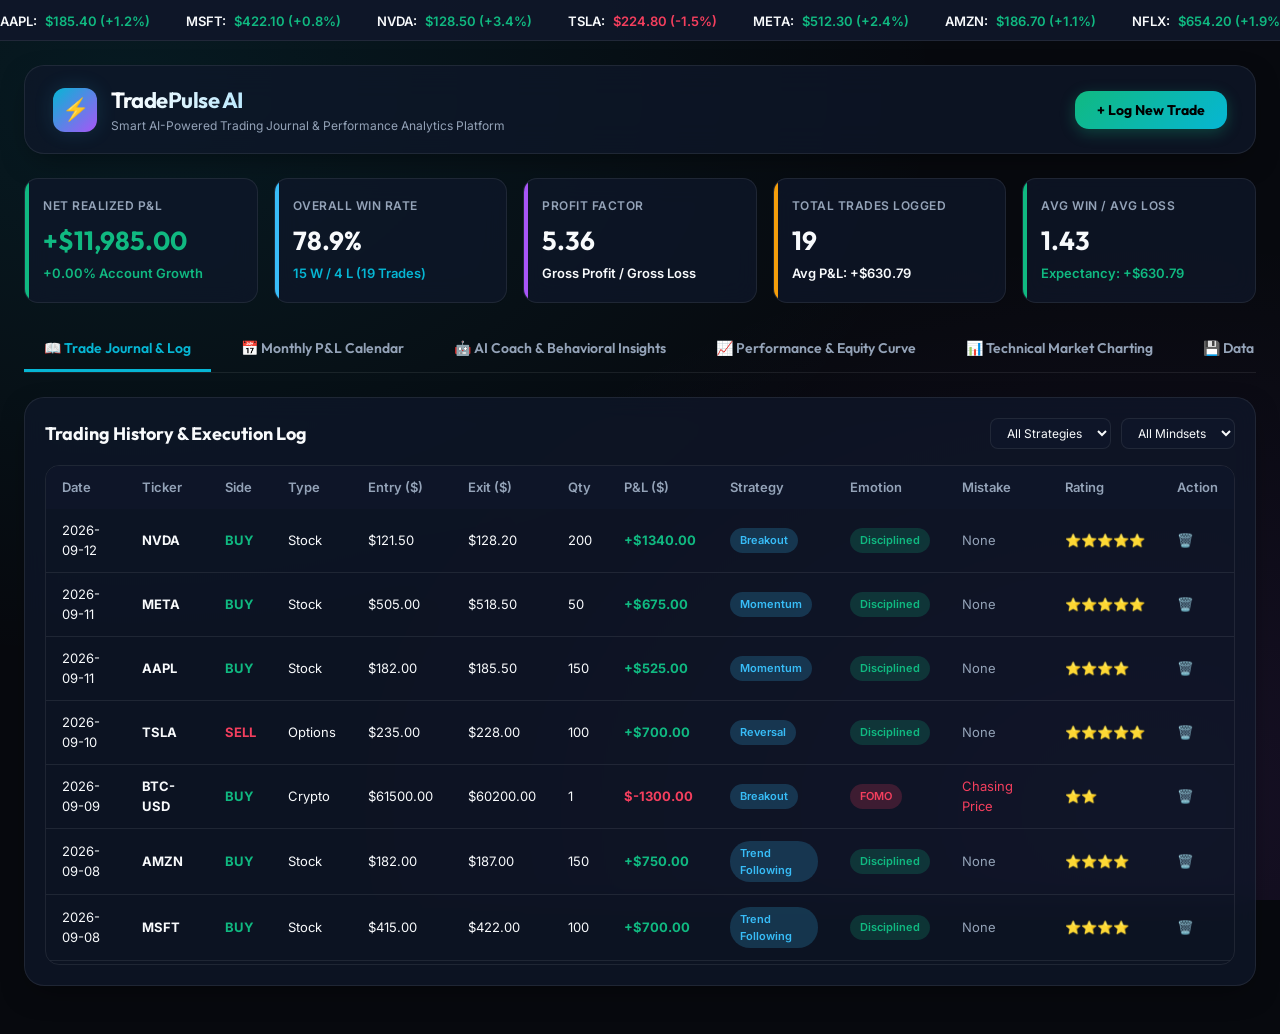
==== commit c1222f56: "feat: add support for expanded stock tickers, tech giants, crypto, and Indian equities" ====
--- a/index.html
+++ b/index.html
@@ -20,7 +20,14 @@
       <span class="marquee-item">MSFT: <span class="text-green">$422.10 (+0.8%)</span></span>
       <span class="marquee-item">NVDA: <span class="text-green">$128.50 (+3.4%)</span></span>
       <span class="marquee-item">TSLA: <span class="text-red">$224.80 (-1.5%)</span></span>
+      <span class="marquee-item">META: <span class="text-green">$512.30 (+2.4%)</span></span>
+      <span class="marquee-item">AMZN: <span class="text-green">$186.70 (+1.1%)</span></span>
+      <span class="marquee-item">NFLX: <span class="text-green">$654.20 (+1.9%)</span></span>
+      <span class="marquee-item">AMD: <span class="text-red">$149.80 (-0.7%)</span></span>
+      <span class="marquee-item">JPM: <span class="text-green">$211.50 (+0.5%)</span></span>
       <span class="marquee-item">BTC-USD: <span class="text-green">$64,250 (+2.1%)</span></span>
+      <span class="marquee-item">ETH-USD: <span class="text-green">$3,420 (+1.8%)</span></span>
+      <span class="marquee-item">RELIANCE: <span class="text-green">₹3,015 (+1.4%)</span></span>
       <span class="marquee-item">NIFTY 50: <span class="text-green">25,350 (+0.6%)</span></span>
       <span class="marquee-item">BANKNIFTY: <span class="text-green">51,800 (+0.9%)</span></span>
     </div>
@@ -219,11 +226,33 @@
           <div style="display:flex; gap:12px; align-items:center;">
             <div class="chart-title">Live Technical Market Analysis</div>
             <select id="techTickerSelect" class="select-input">
-              <option value="AAPL">AAPL - Apple Inc.</option>
-              <option value="MSFT">MSFT - Microsoft</option>
-              <option value="NVDA">NVDA - NVIDIA</option>
-              <option value="TSLA">TSLA - Tesla</option>
-              <option value="BTC-USD">BTC - Bitcoin</option>
+              <optgroup label="🇺🇸 US Tech & Growth">
+                <option value="AAPL">AAPL - Apple Inc.</option>
+                <option value="MSFT">MSFT - Microsoft</option>
+                <option value="NVDA">NVDA - NVIDIA</option>
+                <option value="TSLA">TSLA - Tesla</option>
+                <option value="GOOGL">GOOGL - Alphabet (Google)</option>
+                <option value="AMZN">AMZN - Amazon.com</option>
+                <option value="META">META - Meta Platforms</option>
+                <option value="NFLX">NFLX - Netflix</option>
+                <option value="AMD">AMD - Advanced Micro Devices</option>
+                <option value="INTC">INTC - Intel Corporation</option>
+              </optgroup>
+              <optgroup label="🏦 Blue Chips & Finance">
+                <option value="JPM">JPM - JPMorgan Chase</option>
+                <option value="V">V - Visa Inc.</option>
+                <option value="DIS">DIS - Walt Disney</option>
+              </optgroup>
+              <optgroup label="🪙 Crypto Currency">
+                <option value="BTC-USD">BTC-USD - Bitcoin</option>
+                <option value="ETH-USD">ETH-USD - Ethereum</option>
+                <option value="SOL-USD">SOL-USD - Solana</option>
+              </optgroup>
+              <optgroup label="🇮🇳 Indian Equities & Indices">
+                <option value="RELIANCE.NS">RELIANCE.NS - Reliance Industries</option>
+                <option value="TCS.NS">TCS.NS - Tata Consultancy Services</option>
+                <option value="INFY">INFY - Infosys</option>
+              </optgroup>
             </select>
           </div>
         </div>
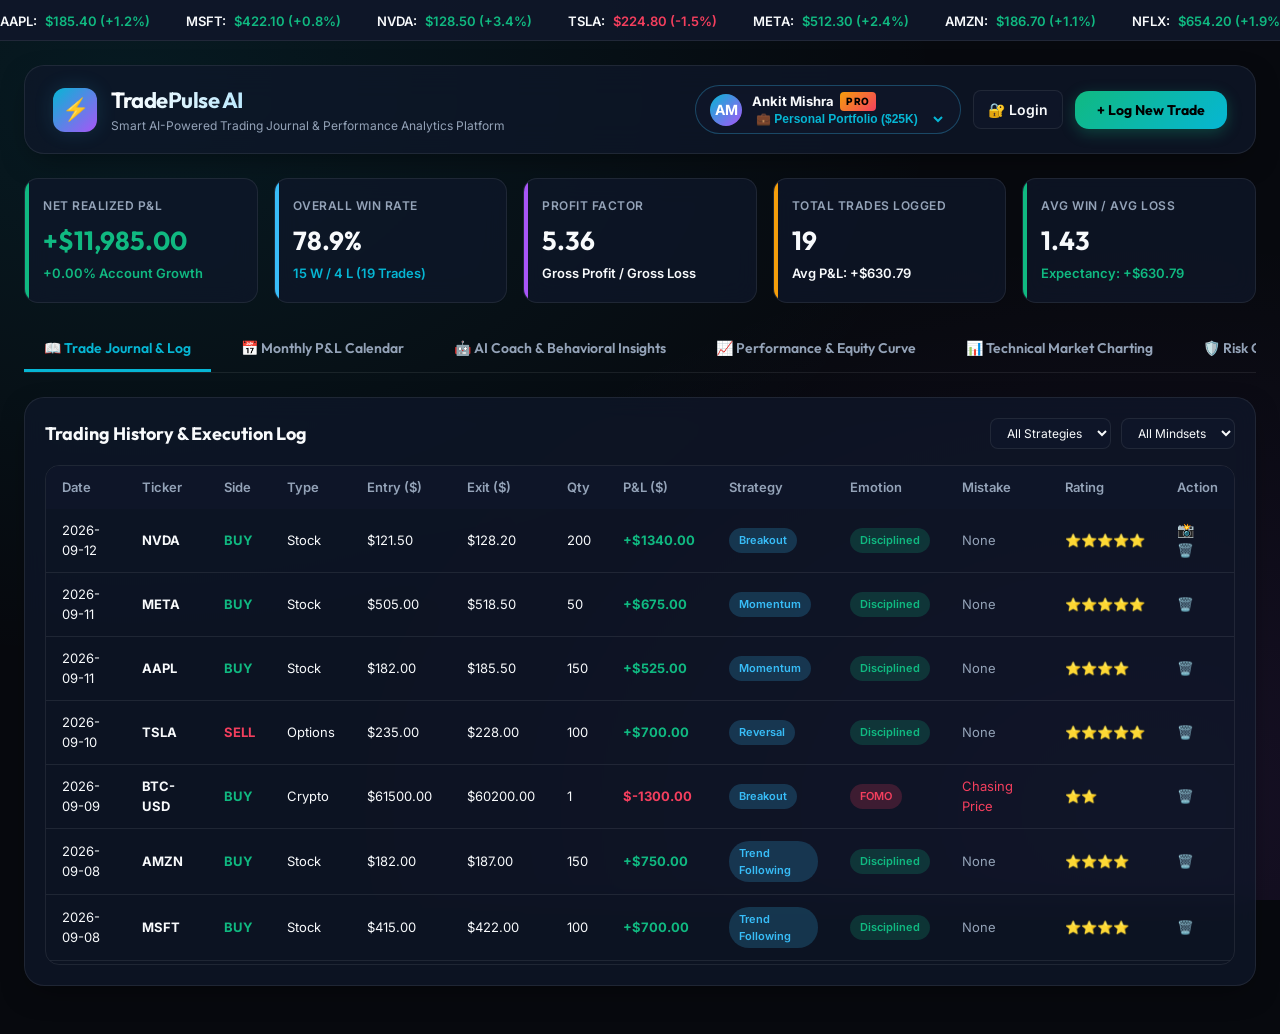
==== commit d68ebd4f: "feat: add Auth Portal, Multi-Account Switching, Risk Guard, Position Size Calculator, Pre-Trade Play" ====
--- a/index.html
+++ b/index.html
@@ -45,10 +45,35 @@
         </div>
       </div>
 
-      <button id="openTradeModalBtn" class="btn-add-trade">
-        <span>+ Log New Trade</span>
-      </button>
+      <div class="user-profile-bar">
+        <div class="profile-pill" id="userProfilePill">
+          <div class="avatar-badge" id="avatarBadge">AM</div>
+          <div class="profile-info">
+            <div class="profile-name" id="userName">Ankit Mishra <span class="badge-pro">PRO</span></div>
+            <select id="activeAccountSelect" class="account-selector">
+              <option value="Personal">💼 Personal Portfolio ($25K)</option>
+              <option value="PropFirm">🏦 Prop Firm Account ($100K)</option>
+              <option value="Paper">🧪 Paper Trading Sandbox</option>
+            </select>
+          </div>
+        </div>
+
+        <button id="openAuthModalBtn" class="form-input" style="cursor:pointer; font-weight:600;">🔐 Login</button>
+
+        <button id="openTradeModalBtn" class="btn-add-trade">
+          <span>+ Log New Trade</span>
+        </button>
+      </div>
     </header>
+
+    <!-- Risk Protocol Breach Alert Banner (Hidden by Default) -->
+    <div id="riskGuardBanner" class="risk-alert-banner" style="display: none;">
+      <div class="risk-alert-title">
+        <span>🚨 RISK PROTOCOL WARNING:</span>
+        <span id="riskAlertMsg">Daily Max Loss Threshold ($1,000) Breached! Stop trading immediately to preserve capital.</span>
+      </div>
+      <button onclick="dismissRiskAlert()" class="form-input" style="cursor:pointer; font-size:12px; background:rgba(244,63,94,0.3); border-color:#f43f5e; color:#fff;">Acknowledge</button>
+    </div>
 
     <!-- KPI Metric Cards Ribbon -->
     <div class="kpi-grid">
@@ -90,6 +115,9 @@
       <button class="tab-btn" data-tab="tab3">🤖 AI Coach & Behavioral Insights</button>
       <button class="tab-btn" data-tab="tab4">📈 Performance & Equity Curve</button>
       <button class="tab-btn" data-tab="tab5">📊 Technical Market Charting</button>
+      <button class="tab-btn" data-tab="tab7">🛡️ Risk Guard & Position Size Calculator</button>
+      <button class="tab-btn" data-tab="tab8">📚 Execution Strategy Playbook</button>
+      <button class="tab-btn" data-tab="tab9">📰 Economic News & Macro Calendar</button>
       <button class="tab-btn" data-tab="tab6">💾 Data Backup & CSV Export</button>
     </div>
 
@@ -272,6 +300,122 @@
       </div>
     </div>
 
+    <!-- Tab 7: Risk Guard & Position Size Calculator -->
+    <div id="tab7" class="tab-content">
+      <div class="grid-2">
+        <div class="chart-card">
+          <div class="chart-header">
+            <div class="chart-title">📐 Smart Position Sizing & Risk Calculator</div>
+          </div>
+          <form id="posCalcForm" class="calc-card">
+            <div class="form-group" style="margin-bottom:12px;">
+              <label>Account Balance ($):</label>
+              <input type="number" id="calcAccount" class="form-input" value="25000" required />
+            </div>
+            <div class="form-group" style="margin-bottom:12px;">
+              <label>Risk Per Trade (%):</label>
+              <input type="number" step="0.1" id="calcRiskPct" class="form-input" value="1.0" required />
+            </div>
+            <div class="form-group" style="margin-bottom:12px;">
+              <label>Entry Price ($):</label>
+              <input type="number" step="0.01" id="calcEntry" class="form-input" placeholder="e.g. 185.00" required />
+            </div>
+            <div class="form-group" style="margin-bottom:16px;">
+              <label>Stop Loss Price ($):</label>
+              <input type="number" step="0.01" id="calcStop" class="form-input" placeholder="e.g. 182.50" required />
+            </div>
+            <button type="button" id="btnCalculatePos" class="btn-add-trade" style="width:100%; justify-content:center;">Calculate Position Size</button>
+          </form>
+
+          <div class="calc-result-box" id="calcResultBox">
+            <div style="font-size:12px; font-weight:600; color:var(--text-muted);">RECOMMENDED SHARES / CONTRACTS</div>
+            <div class="calc-result-val" id="calcResultQty">0 Shares</div>
+            <div style="font-size:13px; color:var(--text-main); margin-top:4px;" id="calcResultDollar">Dollar Risk: $250.00 (1.0%)</div>
+          </div>
+        </div>
+
+        <div class="chart-card">
+          <div class="chart-header">
+            <div class="chart-title">🛡️ Daily Risk Guard Protocol Settings</div>
+          </div>
+          <div style="padding:10px 0;">
+            <p style="color:var(--text-muted); font-size:13px; margin-bottom:16px;">
+              Protect your capital by setting strict maximum daily loss thresholds. The system triggers an immediate protocol warning if exceeded.
+            </p>
+            <div class="form-group" style="margin-bottom:16px;">
+              <label>Daily Max Loss Limit ($):</label>
+              <input type="number" id="settingMaxLoss" class="form-input" value="1000" />
+            </div>
+            <div class="form-group" style="margin-bottom:16px;">
+              <label>Max Consecutive Loss Streak Allowable:</label>
+              <input type="number" id="settingMaxStreak" class="form-input" value="3" />
+            </div>
+            <button id="saveRiskSettingsBtn" class="btn-add-trade">Save Risk Protocol Rules</button>
+          </div>
+        </div>
+      </div>
+    </div>
+
+    <!-- Tab 8: Strategy Playbook & Execution Rules -->
+    <div id="tab8" class="tab-content">
+      <div class="chart-card">
+        <div class="chart-header">
+          <div class="chart-title">📚 Pre-Trade Execution Playbook Checklist</div>
+        </div>
+        <p style="color: var(--text-muted); margin-bottom: 20px; font-size: 14px;">
+          Enforce discipline by verifying setup criteria before taking any live order entry.
+        </p>
+
+        <div class="playbook-item">
+          <input type="checkbox" id="pb1" class="playbook-checkbox">
+          <label for="pb1" style="cursor:pointer; color:var(--text-main);">1. Higher Timeframe Alignment: 4H & Daily trend direction confirmed.</label>
+        </div>
+        <div class="playbook-item">
+          <input type="checkbox" id="pb2" class="playbook-checkbox">
+          <label for="pb2" style="cursor:pointer; color:var(--text-main);">2. Key Level Rejection / Breakout: Clear horizontal support/resistance test.</label>
+        </div>
+        <div class="playbook-item">
+          <input type="checkbox" id="pb3" class="playbook-checkbox">
+          <label for="pb3" style="cursor:pointer; color:var(--text-main);">3. Volume Confirmation: Relative volume spike above 20-period average.</label>
+        </div>
+        <div class="playbook-item">
+          <input type="checkbox" id="pb4" class="playbook-checkbox">
+          <label for="pb4" style="cursor:pointer; color:var(--text-main);">4. Risk:Reward Ratio Check: Planned profit target is at least 2x stop loss distance.</label>
+        </div>
+        <div class="playbook-item">
+          <input type="checkbox" id="pb5" class="playbook-checkbox">
+          <label for="pb5" style="cursor:pointer; color:var(--text-main);">5. Emotional State Check: Calm, focused, and free from FOMO or revenge mindset.</label>
+        </div>
+      </div>
+    </div>
+
+    <!-- Tab 9: Economic News & Macro Calendar -->
+    <div id="tab9" class="tab-content">
+      <div class="chart-card">
+        <div class="chart-header">
+          <div class="chart-title">📰 High-Impact Macro Economic Events & Catalyst Feed</div>
+        </div>
+        <table>
+          <thead>
+            <tr>
+              <th>Time</th>
+              <th>Currency / Country</th>
+              <th>Event Catalyst</th>
+              <th>Impact Tier</th>
+              <th>Forecast</th>
+              <th>Prior</th>
+            </tr>
+          </thead>
+          <tbody>
+            <tr><td>08:30 EST</td><td>🇺🇸 USD</td><td>Core Inflation CPI (MoM)</td><td><span class="tag-pill tag-fomo">HIGH IMPACT</span></td><td>0.3%</td><td>0.2%</td></tr>
+            <tr><td>14:00 EST</td><td>🇺🇸 USD</td><td>FOMC Federal Reserve Rate Decision</td><td><span class="tag-pill tag-revenge">CRITICAL</span></td><td>5.25%</td><td>5.50%</td></tr>
+            <tr><td>04:30 EST</td><td>🇪🇺 EUR</td><td>ECB Monetary Policy Statement</td><td><span class="tag-pill tag-fomo">HIGH IMPACT</span></td><td>3.75%</td><td>3.75%</td></tr>
+            <tr><td>09:30 EST</td><td>🇮🇳 INR</td><td>RBI Benchmark Repo Rate Announcement</td><td><span class="tag-pill tag-breakout">MEDIUM</span></td><td>6.50%</td><td>6.50%</td></tr>
+          </tbody>
+        </table>
+      </div>
+    </div>
+
     <!-- Tab 6: Backup & Export -->
     <div id="tab6" class="tab-content">
       <div class="chart-card">
@@ -395,6 +539,11 @@
             <label for="tradeNotes">Trade Notes / Setup Description:</label>
             <textarea id="tradeNotes" class="form-textarea" placeholder="Key takeaways, chart patterns, catalyst, or reasons for trade..."></textarea>
           </div>
+
+          <div class="form-group full">
+            <label for="tradeChartUrl">Chart Snapshot Image URL (Optional):</label>
+            <input type="url" id="tradeChartUrl" class="form-input" placeholder="https://images.unsplash.com/... or TradingView snapshot link" />
+          </div>
         </div>
 
         <div style="margin-top: 20px; display: flex; justify-content: flex-end; gap: 12px;">
@@ -403,6 +552,33 @@
         </div>
       </form>
     </div>
+  </div>
+
+  <!-- Authentication Modal -->
+  <div id="authModal" class="modal-overlay">
+    <div class="modal-card" style="max-width: 420px;">
+      <div class="modal-header">
+        <div class="modal-title">🔐 Trader Portal Authentication</div>
+        <button id="closeAuthModalBtn" class="close-btn">&times;</button>
+      </div>
+      <form id="authForm" class="modal-body">
+        <div class="form-group" style="margin-bottom:14px;">
+          <label>Email Address:</label>
+          <input type="email" id="authEmail" class="form-input" value="ankit@tradepulse.ai" required />
+        </div>
+        <div class="form-group" style="margin-bottom:20px;">
+          <label>Password:</label>
+          <input type="password" id="authPass" class="form-input" value="••••••••" required />
+        </div>
+        <button type="submit" class="btn-add-trade" style="width:100%; justify-content:center; margin-bottom:12px;">Login to Account</button>
+        <button type="button" id="btnQuickDemoLogin" class="form-input" style="width:100%; cursor:pointer; background:rgba(6,182,212,0.15); border-color:var(--cyan-accent); color:var(--cyan-accent); font-weight:700;">⚡ 1-Click Quick Demo Login</button>
+      </form>
+    </div>
+  </div>
+
+  <!-- Lightbox Modal for Chart Snapshots -->
+  <div id="lightboxModal" class="lightbox-modal">
+    <img id="lightboxImg" class="lightbox-img" src="" alt="Chart Snapshot" />
   </div>
 
   <!-- JavaScript App Logic -->
--- a/styles.css
+++ b/styles.css
@@ -555,3 +555,169 @@
   .form-grid { grid-template-columns: 1fr; }
   .form-group.full { grid-column: span 1; }
 }
+
+/* User Profile & Account Selector Pill */
+.user-profile-bar {
+  display: flex;
+  align-items: center;
+  gap: 12px;
+}
+
+.profile-pill {
+  display: flex;
+  align-items: center;
+  gap: 10px;
+  background: rgba(15, 23, 42, 0.8);
+  border: 1px solid var(--border-glow);
+  padding: 6px 14px;
+  border-radius: 30px;
+}
+
+.avatar-badge {
+  width: 32px;
+  height: 32px;
+  border-radius: 50%;
+  background: linear-gradient(135deg, var(--cyan-accent), var(--purple-accent));
+  display: flex;
+  align-items: center;
+  justify-content: center;
+  font-weight: 700;
+  font-size: 14px;
+  color: #ffffff;
+}
+
+.profile-info {
+  display: flex;
+  flex-direction: column;
+}
+
+.profile-name {
+  font-size: 13px;
+  font-weight: 700;
+  color: var(--text-main);
+  display: flex;
+  align-items: center;
+  gap: 6px;
+}
+
+.badge-pro {
+  background: linear-gradient(135deg, var(--yellow-accent), var(--red-accent));
+  color: #000;
+  font-size: 10px;
+  font-weight: 800;
+  padding: 2px 6px;
+  border-radius: 4px;
+  letter-spacing: 0.5px;
+}
+
+.account-selector {
+  background: transparent;
+  border: none;
+  color: var(--cyan-accent);
+  font-size: 12px;
+  font-weight: 600;
+  cursor: pointer;
+  outline: none;
+}
+
+/* Risk Alert Banner */
+.risk-alert-banner {
+  background: linear-gradient(90deg, rgba(244, 63, 94, 0.25), rgba(245, 158, 11, 0.25));
+  border: 1px solid var(--red-accent);
+  border-radius: var(--radius-md);
+  padding: 14px 20px;
+  margin-bottom: 24px;
+  display: flex;
+  justify-content: space-between;
+  align-items: center;
+  animation: pulseGlow 2s infinite alternate;
+}
+
+@keyframes pulseGlow {
+  0% { box-shadow: 0 0 10px rgba(244, 63, 94, 0.2); }
+  100% { box-shadow: 0 0 25px rgba(244, 63, 94, 0.5); }
+}
+
+.risk-alert-title {
+  font-family: 'Outfit', sans-serif;
+  font-size: 16px;
+  font-weight: 700;
+  color: var(--red-accent);
+  display: flex;
+  align-items: center;
+  gap: 8px;
+}
+
+/* Position Size Calculator */
+.calc-card {
+  background: rgba(15, 23, 42, 0.9);
+  border: 1px solid var(--border-glow);
+  border-radius: var(--radius-md);
+  padding: 20px;
+}
+
+.calc-result-box {
+  background: linear-gradient(135deg, rgba(6, 182, 212, 0.15), rgba(16, 185, 129, 0.15));
+  border: 1px solid var(--cyan-accent);
+  border-radius: var(--radius-md);
+  padding: 16px;
+  text-align: center;
+  margin-top: 16px;
+}
+
+.calc-result-val {
+  font-family: 'Outfit', sans-serif;
+  font-size: 32px;
+  font-weight: 800;
+  color: var(--green-accent);
+}
+
+/* Trading Playbook Checklist */
+.playbook-item {
+  display: flex;
+  align-items: center;
+  gap: 12px;
+  padding: 12px 16px;
+  background: rgba(15, 23, 42, 0.6);
+  border: 1px solid var(--border-card);
+  border-radius: var(--radius-sm);
+  margin-bottom: 10px;
+  transition: all 0.2s ease;
+}
+
+.playbook-item:hover {
+  border-color: var(--cyan-accent);
+  background: rgba(15, 23, 42, 0.9);
+}
+
+.playbook-checkbox {
+  width: 18px;
+  height: 18px;
+  cursor: pointer;
+  accent-color: var(--cyan-accent);
+}
+
+/* Lightbox Modal */
+.lightbox-modal {
+  display: none;
+  position: fixed;
+  top: 0;
+  left: 0;
+  width: 100vw;
+  height: 100vh;
+  background: rgba(0, 0, 0, 0.9);
+  backdrop-filter: blur(12px);
+  z-index: 20000;
+  justify-content: center;
+  align-items: center;
+  padding: 40px;
+}
+
+.lightbox-img {
+  max-width: 90vw;
+  max-height: 85vh;
+  border-radius: var(--radius-md);
+  border: 2px solid var(--cyan-accent);
+  box-shadow: 0 0 40px rgba(6, 182, 212, 0.4);
+}
+
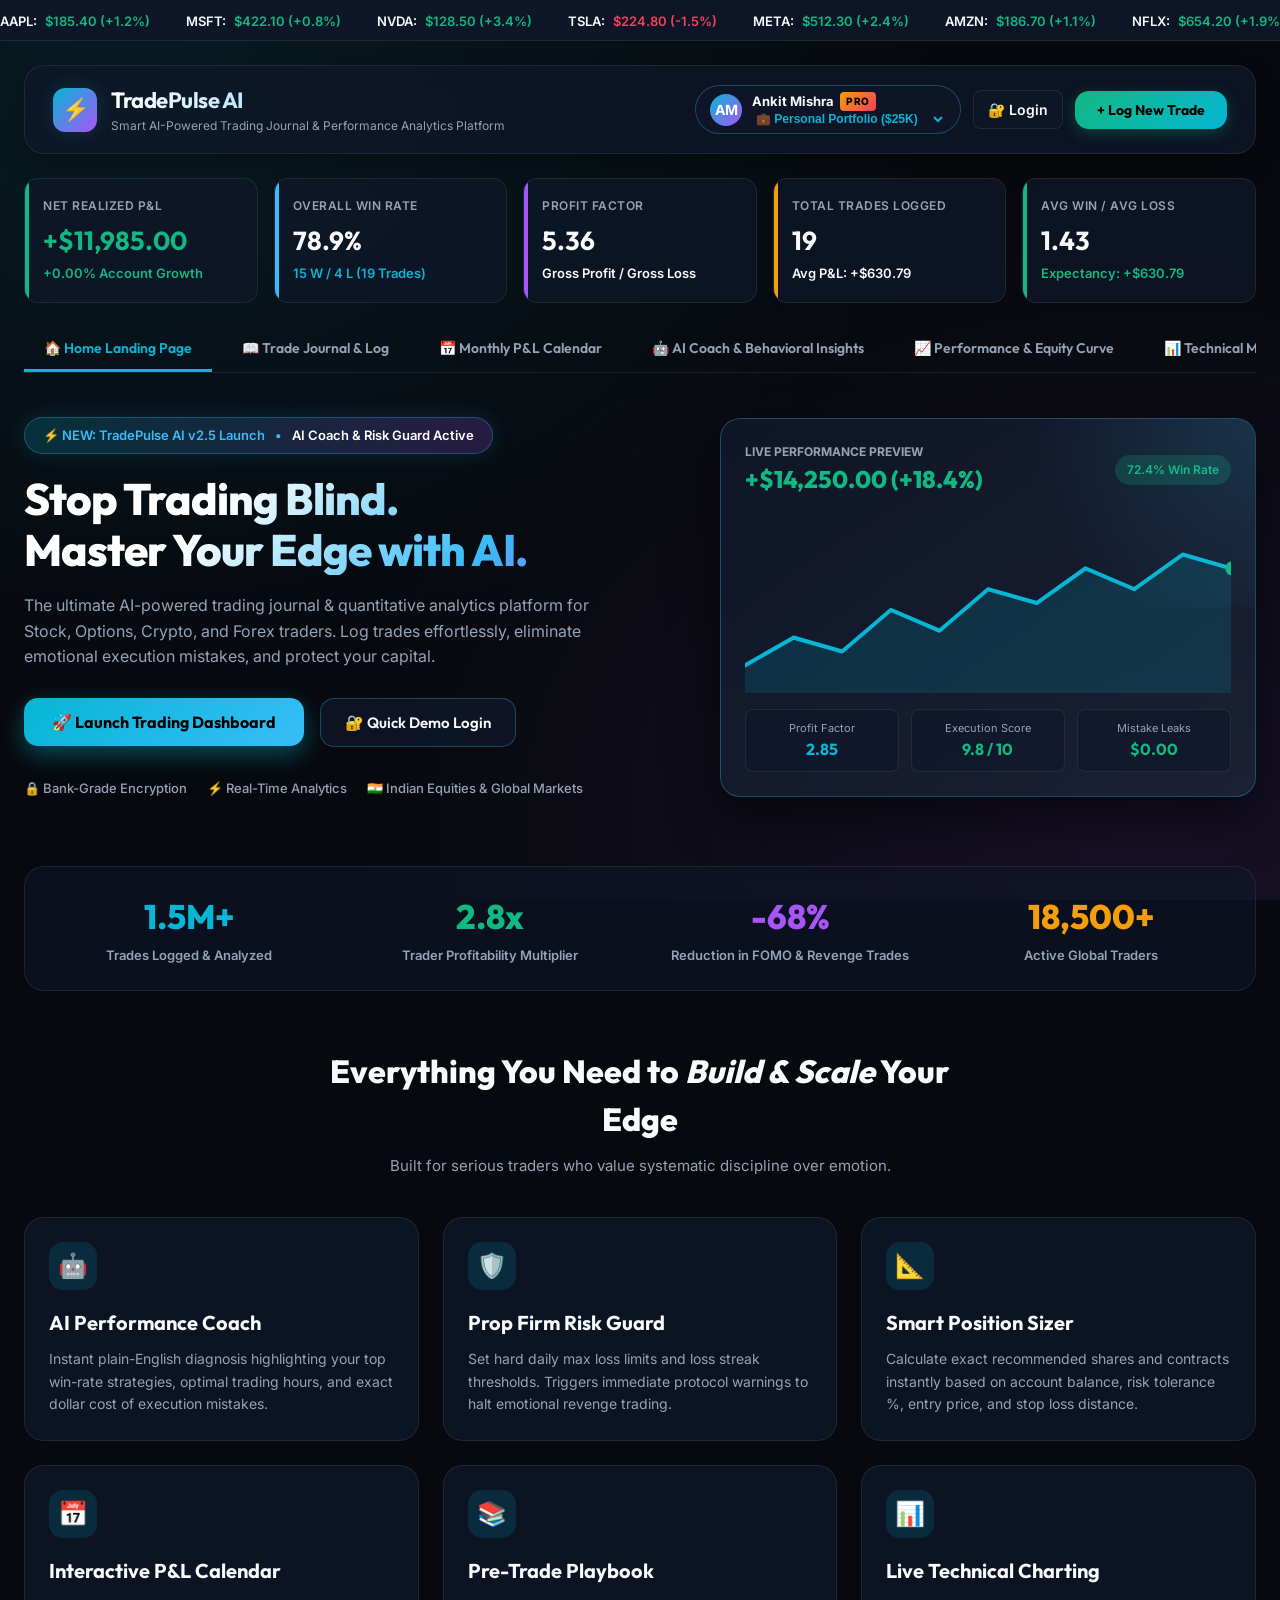
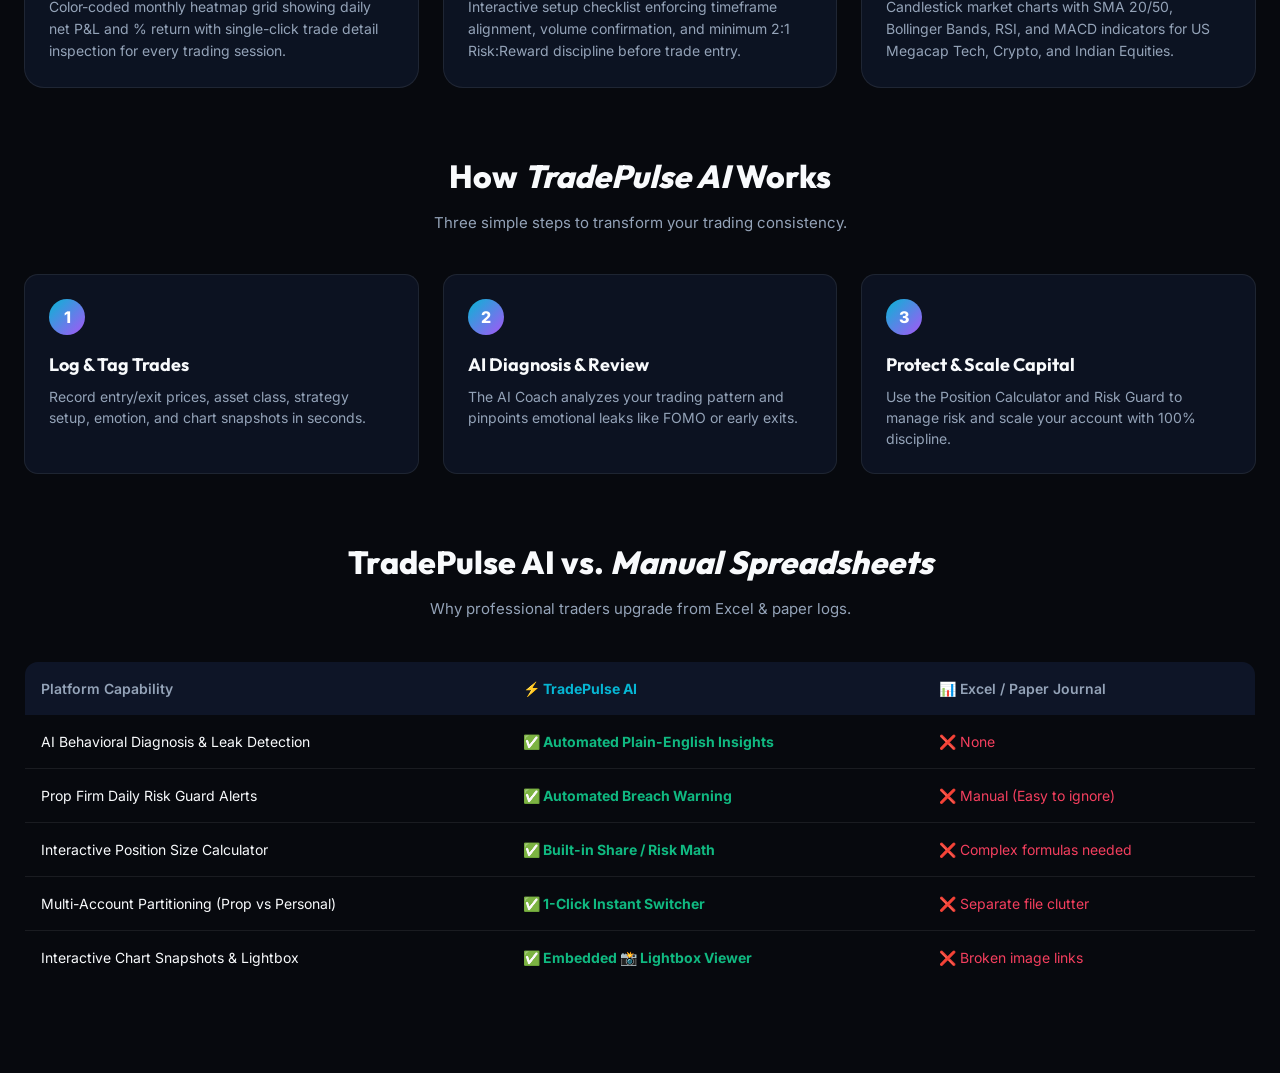
==== commit d16b0d16: "feat: add Cyber-Dark Home Landing Page inspired by TradeDiary and Angel One" ====
--- a/index.html
+++ b/index.html
@@ -110,7 +110,8 @@
 
     <!-- Navigation Tabs -->
     <div class="tabs-header">
-      <button class="tab-btn active" data-tab="tab1">📖 Trade Journal & Log</button>
+      <button class="tab-btn active" data-tab="tab0">🏠 Home Landing Page</button>
+      <button class="tab-btn" data-tab="tab1">📖 Trade Journal & Log</button>
       <button class="tab-btn" data-tab="tab2">📅 Monthly P&L Calendar</button>
       <button class="tab-btn" data-tab="tab3">🤖 AI Coach & Behavioral Insights</button>
       <button class="tab-btn" data-tab="tab4">📈 Performance & Equity Curve</button>
@@ -121,8 +122,204 @@
       <button class="tab-btn" data-tab="tab6">💾 Data Backup & CSV Export</button>
     </div>
 
+    <!-- Tab 0: Home Landing Page -->
+    <div id="tab0" class="tab-content active">
+      <div class="home-hero-grid">
+        <div class="hero-text-box">
+          <div class="home-announcement-bar">
+            <span>⚡ NEW: TradePulse AI v2.5 Launch</span>
+            <span>•</span>
+            <span style="color:#ffffff;">AI Coach & Risk Guard Active</span>
+          </div>
+          <h1>Stop Trading Blind. <br>Master Your Edge with AI.</h1>
+          <p>
+            The ultimate AI-powered trading journal & quantitative analytics platform for Stock, Options, Crypto, and Forex traders. Log trades effortlessly, eliminate emotional execution mistakes, and protect your capital.
+          </p>
+          <div class="hero-cta-group">
+            <button onclick="switchToTab('tab1')" class="btn-hero-primary">
+              <span>🚀 Launch Trading Dashboard</span>
+            </button>
+            <button onclick="openAuthModal()" class="btn-hero-secondary">
+              <span>🔐 Quick Demo Login</span>
+            </button>
+          </div>
+          <div class="hero-trust-badges">
+            <span>🔒 Bank-Grade Encryption</span>
+            <span>⚡ Real-Time Analytics</span>
+            <span>🇮🇳 Indian Equities & Global Markets</span>
+          </div>
+        </div>
+
+        <div class="hero-visual-card">
+          <div style="display:flex; justify-content:space-between; align-items:center; margin-bottom:16px;">
+            <div>
+              <div style="font-size:12px; color:var(--text-muted); font-weight:700;">LIVE PERFORMANCE PREVIEW</div>
+              <div style="font-family:'Outfit',sans-serif; font-size:24px; font-weight:800; color:var(--green-accent);">+$14,250.00 (+18.4%)</div>
+            </div>
+            <span class="tag-pill tag-disciplined" style="font-size:12px; padding:6px 12px;">72.4% Win Rate</span>
+          </div>
+
+          <div style="height: 180px; width:100%; margin-bottom:16px;">
+            <svg viewBox="0 0 400 130" preserveAspectRatio="none" style="width:100%; height:100%;">
+              <path d="M0 110 L40 90 L80 100 L120 70 L160 85 L200 55 L240 65 L280 40 L320 55 L360 30 L400 40 L400 130 L0 130 Z" fill="rgba(6, 182, 212, 0.15)" />
+              <path d="M0 110 L40 90 L80 100 L120 70 L160 85 L200 55 L240 65 L280 40 L320 55 L360 30 L400 40" fill="none" stroke="#06b6d4" stroke-width="3" stroke-linecap="round" stroke-linejoin="round" />
+              <circle cx="400" cy="40" r="5" fill="#10b981" />
+            </svg>
+          </div>
+
+          <div style="display:grid; grid-template-columns:1fr 1fr 1fr; gap:12px; text-align:center;">
+            <div style="background:rgba(15,23,42,0.6); padding:10px; border-radius:8px; border:1px solid var(--border-card);">
+              <div style="font-size:11px; color:var(--text-muted);">Profit Factor</div>
+              <div style="font-family:'Outfit',sans-serif; font-weight:700; color:var(--cyan-accent); font-size:16px;">2.85</div>
+            </div>
+            <div style="background:rgba(15,23,42,0.6); padding:10px; border-radius:8px; border:1px solid var(--border-card);">
+              <div style="font-size:11px; color:var(--text-muted);">Execution Score</div>
+              <div style="font-family:'Outfit',sans-serif; font-weight:700; color:var(--green-accent); font-size:16px;">9.8 / 10</div>
+            </div>
+            <div style="background:rgba(15,23,42,0.6); padding:10px; border-radius:8px; border:1px solid var(--border-card);">
+              <div style="font-size:11px; color:var(--text-muted);">Mistake Leaks</div>
+              <div style="font-family:'Outfit',sans-serif; font-weight:700; color:var(--green-accent); font-size:16px;">$0.00</div>
+            </div>
+          </div>
+        </div>
+      </div>
+
+      <!-- Stats Band -->
+      <div class="stats-band">
+        <div>
+          <div class="stat-band-num">1.5M+</div>
+          <div class="stat-band-label">Trades Logged & Analyzed</div>
+        </div>
+        <div>
+          <div class="stat-band-num" style="color:var(--green-accent);">2.8x</div>
+          <div class="stat-band-label">Trader Profitability Multiplier</div>
+        </div>
+        <div>
+          <div class="stat-band-num" style="color:var(--purple-accent);">-68%</div>
+          <div class="stat-band-label">Reduction in FOMO & Revenge Trades</div>
+        </div>
+        <div>
+          <div class="stat-band-num" style="color:var(--yellow-accent);">18,500+</div>
+          <div class="stat-band-label">Active Global Traders</div>
+        </div>
+      </div>
+
+      <!-- Features Matrix Section -->
+      <div class="home-section-head">
+        <h2>Everything You Need to <em>Build & Scale</em> Your Edge</h2>
+        <p>Built for serious traders who value systematic discipline over emotion.</p>
+      </div>
+
+      <div class="feature-matrix-grid">
+        <div class="home-feature-card">
+          <div class="feature-icon-wrapper">🤖</div>
+          <h3>AI Performance Coach</h3>
+          <p>Instant plain-English diagnosis highlighting your top win-rate strategies, optimal trading hours, and exact dollar cost of execution mistakes.</p>
+        </div>
+
+        <div class="home-feature-card">
+          <div class="feature-icon-wrapper">🛡️</div>
+          <h3>Prop Firm Risk Guard</h3>
+          <p>Set hard daily max loss limits and loss streak thresholds. Triggers immediate protocol warnings to halt emotional revenge trading.</p>
+        </div>
+
+        <div class="home-feature-card">
+          <div class="feature-icon-wrapper">📐</div>
+          <h3>Smart Position Sizer</h3>
+          <p>Calculate exact recommended shares and contracts instantly based on account balance, risk tolerance %, entry price, and stop loss distance.</p>
+        </div>
+
+        <div class="home-feature-card">
+          <div class="feature-icon-wrapper">📅</div>
+          <h3>Interactive P&L Calendar</h3>
+          <p>Color-coded monthly heatmap grid showing daily net P&L and % return with single-click trade detail inspection for every trading session.</p>
+        </div>
+
+        <div class="home-feature-card">
+          <div class="feature-icon-wrapper">📚</div>
+          <h3>Pre-Trade Playbook</h3>
+          <p>Interactive setup checklist enforcing timeframe alignment, volume confirmation, and minimum 2:1 Risk:Reward discipline before trade entry.</p>
+        </div>
+
+        <div class="home-feature-card">
+          <div class="feature-icon-wrapper">📊</div>
+          <h3>Live Technical Charting</h3>
+          <p>Candlestick market charts with SMA 20/50, Bollinger Bands, RSI, and MACD indicators for US Megacap Tech, Crypto, and Indian Equities.</p>
+        </div>
+      </div>
+
+      <!-- How It Works (3 Steps) -->
+      <div class="home-section-head">
+        <h2>How <em>TradePulse AI</em> Works</h2>
+        <p>Three simple steps to transform your trading consistency.</p>
+      </div>
+
+      <div class="steps-flow-container">
+        <div class="step-card">
+          <div class="step-number-badge">1</div>
+          <h3 style="font-family:'Outfit',sans-serif; font-size:18px; margin-bottom:8px;">Log & Tag Trades</h3>
+          <p style="font-size:14px; color:var(--text-muted);">Record entry/exit prices, asset class, strategy setup, emotion, and chart snapshots in seconds.</p>
+        </div>
+
+        <div class="step-card">
+          <div class="step-number-badge">2</div>
+          <h3 style="font-family:'Outfit',sans-serif; font-size:18px; margin-bottom:8px;">AI Diagnosis & Review</h3>
+          <p style="font-size:14px; color:var(--text-muted);">The AI Coach analyzes your trading pattern and pinpoints emotional leaks like FOMO or early exits.</p>
+        </div>
+
+        <div class="step-card">
+          <div class="step-number-badge">3</div>
+          <h3 style="font-family:'Outfit',sans-serif; font-size:18px; margin-bottom:8px;">Protect & Scale Capital</h3>
+          <p style="font-size:14px; color:var(--text-muted);">Use the Position Calculator and Risk Guard to manage risk and scale your account with 100% discipline.</p>
+        </div>
+      </div>
+
+      <!-- Comparison Matrix -->
+      <div class="home-section-head">
+        <h2>TradePulse AI vs. <em>Manual Spreadsheets</em></h2>
+        <p>Why professional traders upgrade from Excel & paper logs.</p>
+      </div>
+
+      <table class="home-compare-table">
+        <thead>
+          <tr>
+            <th>Platform Capability</th>
+            <th style="color:var(--cyan-accent); font-weight:700;">⚡ TradePulse AI</th>
+            <th>📊 Excel / Paper Journal</th>
+          </tr>
+        </thead>
+        <tbody>
+          <tr>
+            <td>AI Behavioral Diagnosis & Leak Detection</td>
+            <td style="color:var(--green-accent); font-weight:700;">✅ Automated Plain-English Insights</td>
+            <td style="color:var(--red-accent);">❌ None</td>
+          </tr>
+          <tr>
+            <td>Prop Firm Daily Risk Guard Alerts</td>
+            <td style="color:var(--green-accent); font-weight:700;">✅ Automated Breach Warning</td>
+            <td style="color:var(--red-accent);">❌ Manual (Easy to ignore)</td>
+          </tr>
+          <tr>
+            <td>Interactive Position Size Calculator</td>
+            <td style="color:var(--green-accent); font-weight:700;">✅ Built-in Share / Risk Math</td>
+            <td style="color:var(--red-accent);">❌ Complex formulas needed</td>
+          </tr>
+          <tr>
+            <td>Multi-Account Partitioning (Prop vs Personal)</td>
+            <td style="color:var(--green-accent); font-weight:700;">✅ 1-Click Instant Switcher</td>
+            <td style="color:var(--red-accent);">❌ Separate file clutter</td>
+          </tr>
+          <tr>
+            <td>Interactive Chart Snapshots & Lightbox</td>
+            <td style="color:var(--green-accent); font-weight:700;">✅ Embedded 📸 Lightbox Viewer</td>
+            <td style="color:var(--red-accent);">❌ Broken image links</td>
+          </tr>
+        </tbody>
+      </table>
+    </div>
+
     <!-- Tab 1: Trade Journal & Log -->
-    <div id="tab1" class="tab-content active">
+    <div id="tab1" class="tab-content">
       <div class="chart-card">
         <div class="chart-header">
           <div class="chart-title">Trading History & Execution Log</div>
--- a/styles.css
+++ b/styles.css
@@ -721,3 +721,276 @@
   box-shadow: 0 0 40px rgba(6, 182, 212, 0.4);
 }
 
+/* ====================================================
+   Home Landing Page Styles (#tab0)
+   ==================================================== */
+.home-announcement-bar {
+  background: linear-gradient(90deg, rgba(6, 182, 212, 0.2), rgba(168, 85, 247, 0.2));
+  border: 1px solid var(--border-glow);
+  border-radius: 30px;
+  padding: 8px 18px;
+  display: inline-flex;
+  align-items: center;
+  gap: 10px;
+  font-size: 13px;
+  font-weight: 600;
+  color: var(--blue-accent);
+  margin-bottom: 20px;
+  box-shadow: var(--shadow-glow);
+}
+
+.home-hero-grid {
+  display: grid;
+  grid-template-columns: 1.1fr 0.9fr;
+  gap: 40px;
+  align-items: center;
+  margin-bottom: 48px;
+  padding: 20px 0;
+}
+
+.hero-text-box h1 {
+  font-family: 'Outfit', sans-serif;
+  font-size: 44px;
+  font-weight: 800;
+  line-height: 1.15;
+  margin-bottom: 18px;
+  background: linear-gradient(135deg, #ffffff 30%, var(--blue-accent) 70%, var(--purple-accent) 100%);
+  -webkit-background-clip: text;
+  -webkit-text-fill-color: transparent;
+  letter-spacing: -1px;
+}
+
+.hero-text-box p {
+  font-size: 16px;
+  color: var(--text-muted);
+  line-height: 1.6;
+  margin-bottom: 28px;
+  max-width: 600px;
+}
+
+.hero-cta-group {
+  display: flex;
+  gap: 16px;
+  align-items: center;
+  margin-bottom: 32px;
+}
+
+.btn-hero-primary {
+  background: linear-gradient(135deg, var(--cyan-accent), var(--blue-accent));
+  color: #000000;
+  font-family: 'Outfit', sans-serif;
+  font-size: 16px;
+  font-weight: 700;
+  padding: 14px 28px;
+  border: none;
+  border-radius: var(--radius-md);
+  cursor: pointer;
+  transition: all 0.25 ease;
+  box-shadow: 0 8px 25px rgba(6, 182, 212, 0.4);
+  display: inline-flex;
+  align-items: center;
+  gap: 10px;
+}
+
+.btn-hero-primary:hover {
+  transform: translateY(-3px) scale(1.02);
+  box-shadow: 0 12px 30px rgba(6, 182, 212, 0.6);
+}
+
+.btn-hero-secondary {
+  background: rgba(15, 23, 42, 0.8);
+  color: var(--text-main);
+  border: 1px solid var(--border-glow);
+  font-family: 'Outfit', sans-serif;
+  font-size: 15px;
+  font-weight: 600;
+  padding: 14px 24px;
+  border-radius: var(--radius-md);
+  cursor: pointer;
+  transition: all 0.2s ease;
+}
+
+.btn-hero-secondary:hover {
+  border-color: var(--cyan-accent);
+  background: rgba(30, 41, 59, 0.9);
+}
+
+.hero-trust-badges {
+  display: flex;
+  gap: 20px;
+  font-size: 13px;
+  color: var(--text-muted);
+  font-weight: 500;
+}
+
+.hero-visual-card {
+  background: linear-gradient(145deg, rgba(15, 23, 42, 0.9), rgba(30, 41, 59, 0.7));
+  border: 1px solid var(--border-glow);
+  border-radius: var(--radius-lg);
+  padding: 24px;
+  box-shadow: 0 20px 50px rgba(0, 0, 0, 0.6);
+  position: relative;
+  overflow: hidden;
+}
+
+.hero-visual-card::before {
+  content: '';
+  position: absolute;
+  top: -50%;
+  right: -50%;
+  width: 100%;
+  height: 100%;
+  background: radial-gradient(circle, rgba(56, 189, 248, 0.15) 0%, transparent 70%);
+  pointer-events: none;
+}
+
+.stats-band {
+  display: grid;
+  grid-template-columns: repeat(auto-fit, minmax(200px, 1fr));
+  gap: 20px;
+  background: rgba(15, 23, 42, 0.6);
+  border: 1px solid var(--border-card);
+  border-radius: var(--radius-lg);
+  padding: 24px;
+  margin-bottom: 56px;
+  text-align: center;
+}
+
+.stat-band-num {
+  font-family: 'Outfit', sans-serif;
+  font-size: 34px;
+  font-weight: 800;
+  color: var(--cyan-accent);
+}
+
+.stat-band-label {
+  font-size: 13px;
+  color: var(--text-muted);
+  font-weight: 600;
+  margin-top: 4px;
+}
+
+.home-section-head {
+  text-align: center;
+  max-width: 700px;
+  margin: 0 auto 40px auto;
+}
+
+.home-section-head h2 {
+  font-family: 'Outfit', sans-serif;
+  font-size: 32px;
+  font-weight: 800;
+  color: var(--text-main);
+  margin-bottom: 12px;
+}
+
+.home-section-head p {
+  font-size: 15px;
+  color: var(--text-muted);
+}
+
+.feature-matrix-grid {
+  display: grid;
+  grid-template-columns: repeat(auto-fit, minmax(340px, 1fr));
+  gap: 24px;
+  margin-bottom: 64px;
+}
+
+.home-feature-card {
+  background: var(--bg-card);
+  border: 1px solid var(--border-card);
+  border-radius: var(--radius-lg);
+  padding: 24px;
+  transition: all 0.3s ease;
+}
+
+.home-feature-card:hover {
+  transform: translateY(-6px);
+  border-color: var(--border-glow);
+  box-shadow: var(--shadow-glow);
+}
+
+.feature-icon-wrapper {
+  width: 48px;
+  height: 48px;
+  border-radius: 14px;
+  background: rgba(6, 182, 212, 0.15);
+  color: var(--cyan-accent);
+  display: flex;
+  align-items: center;
+  justify-content: center;
+  font-size: 24px;
+  margin-bottom: 18px;
+}
+
+.home-feature-card h3 {
+  font-family: 'Outfit', sans-serif;
+  font-size: 20px;
+  font-weight: 700;
+  color: var(--text-main);
+  margin-bottom: 10px;
+}
+
+.home-feature-card p {
+  font-size: 14px;
+  color: var(--text-muted);
+  line-height: 1.6;
+}
+
+.steps-flow-container {
+  display: grid;
+  grid-template-columns: repeat(auto-fit, minmax(280px, 1fr));
+  gap: 24px;
+  margin-bottom: 64px;
+}
+
+.step-card {
+  background: rgba(15, 23, 42, 0.7);
+  border: 1px solid var(--border-card);
+  border-radius: var(--radius-md);
+  padding: 24px;
+  position: relative;
+}
+
+.step-number-badge {
+  width: 36px;
+  height: 36px;
+  border-radius: 50%;
+  background: linear-gradient(135deg, var(--cyan-accent), var(--purple-accent));
+  color: #fff;
+  font-weight: 800;
+  display: flex;
+  align-items: center;
+  justify-content: center;
+  font-size: 16px;
+  margin-bottom: 16px;
+}
+
+.home-compare-table {
+  width: 100%;
+  border-collapse: collapse;
+  margin-bottom: 64px;
+  border-radius: var(--radius-md);
+  overflow: hidden;
+  border: 1px solid var(--border-card);
+}
+
+.home-compare-table th {
+  background: rgba(15, 23, 42, 0.95);
+  padding: 16px;
+  font-size: 14px;
+  color: var(--text-muted);
+}
+
+.home-compare-table td {
+  padding: 16px;
+  border-bottom: 1px solid var(--border-card);
+  font-size: 14px;
+}
+
+@media (max-width: 992px) {
+  .home-hero-grid { grid-template-columns: 1fr; }
+  .hero-text-box h1 { font-size: 34px; }
+}
+
+
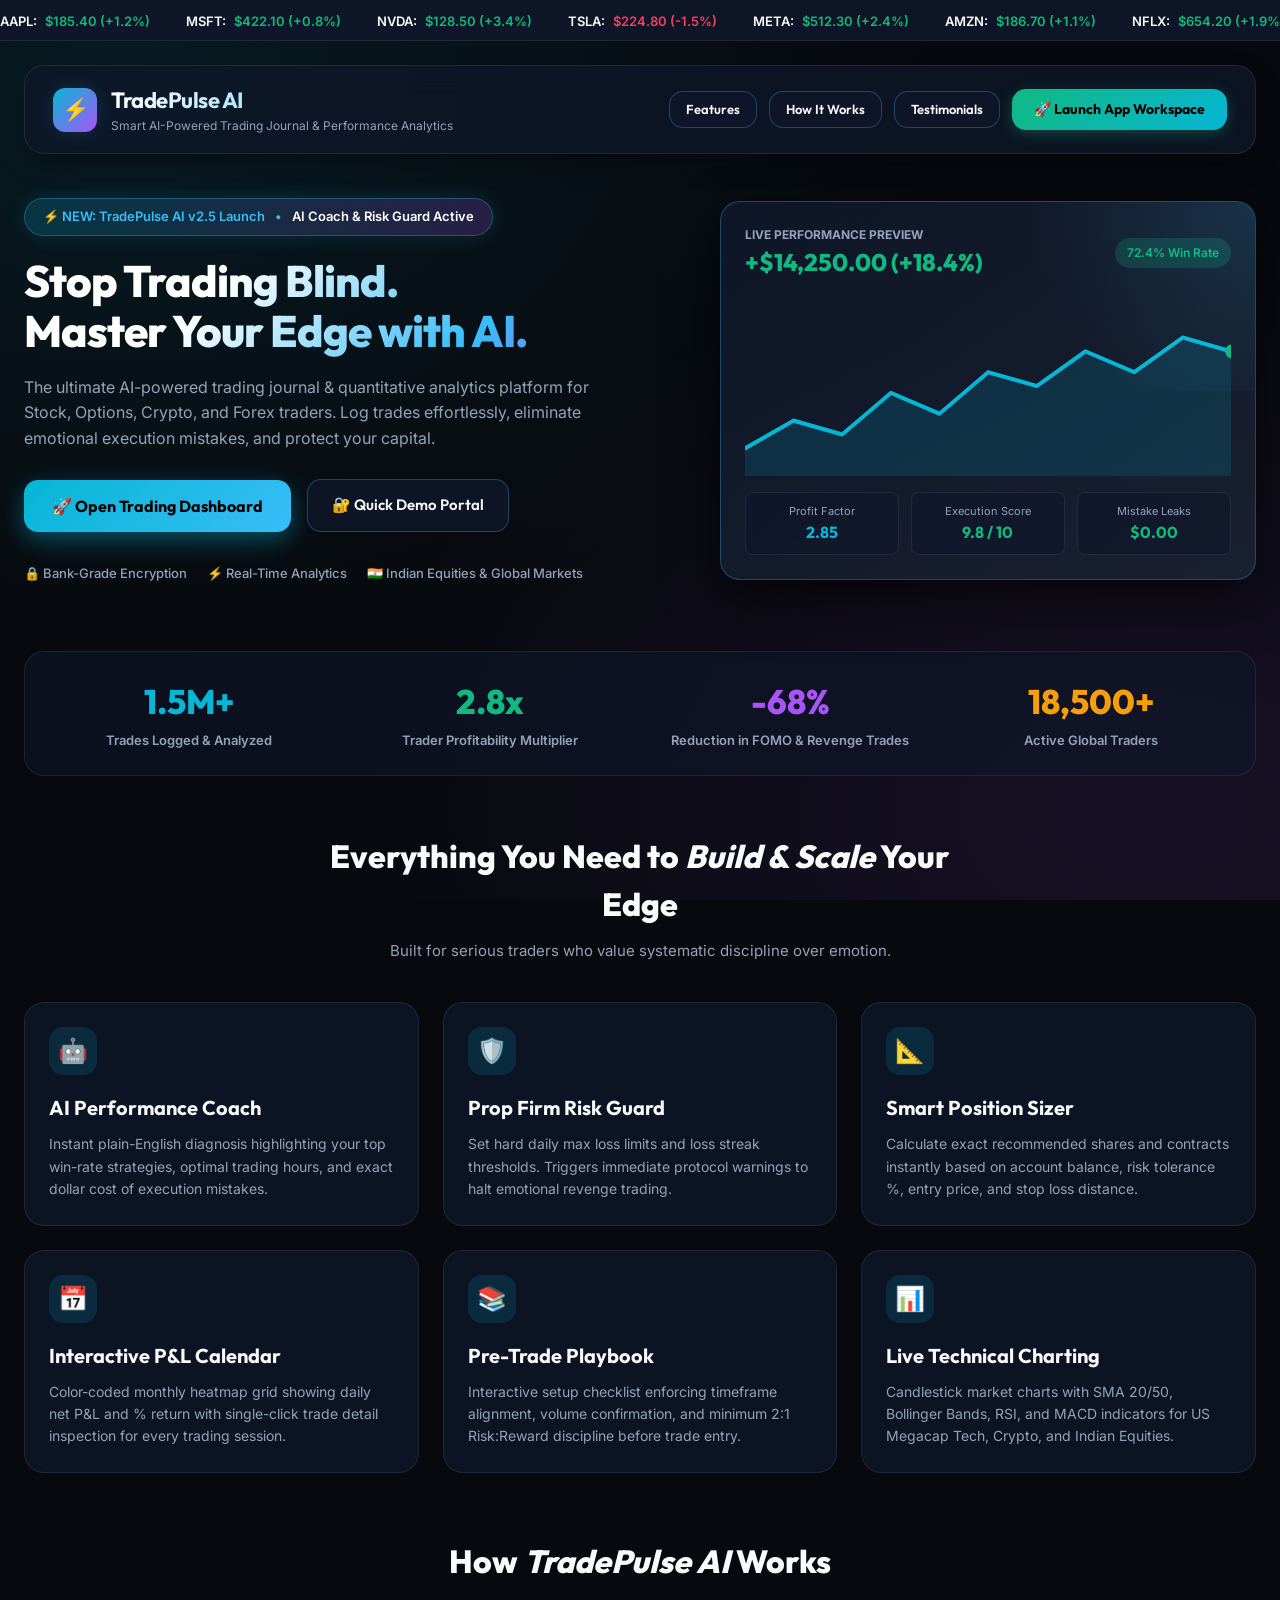
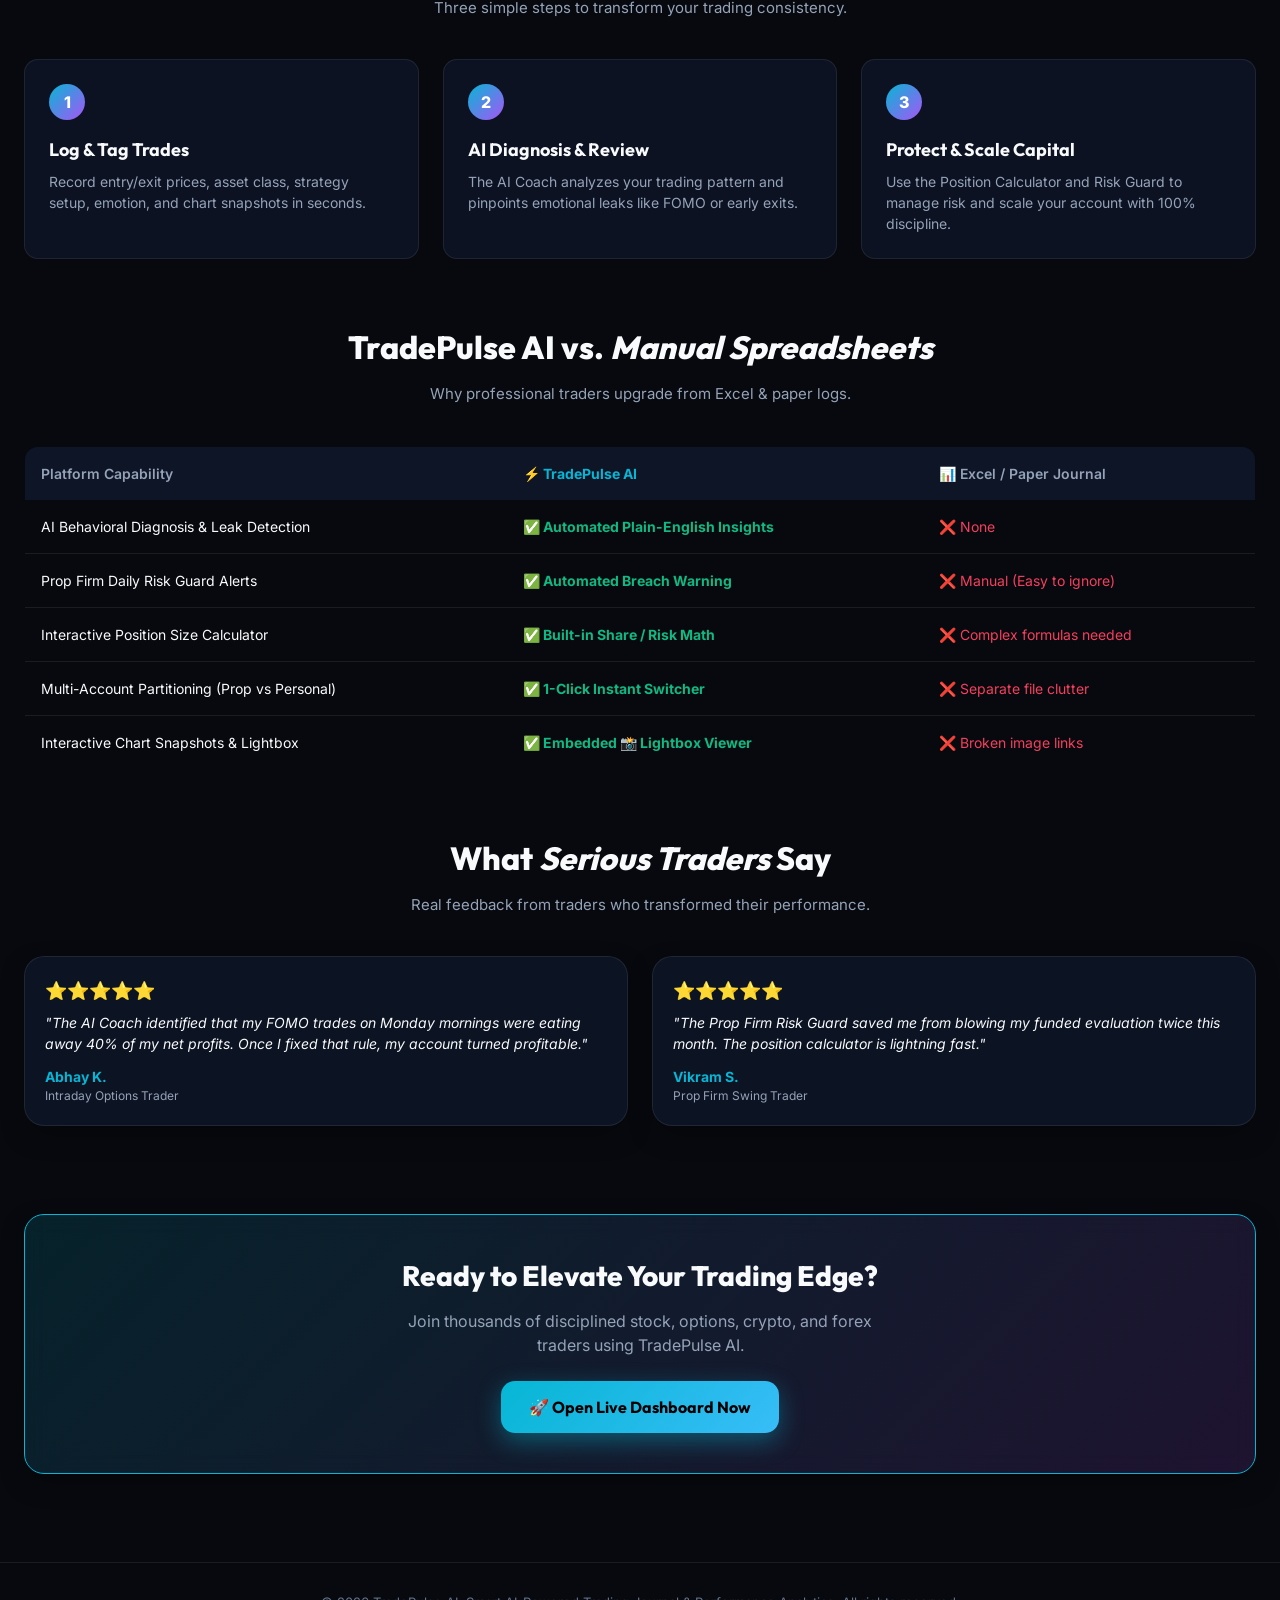
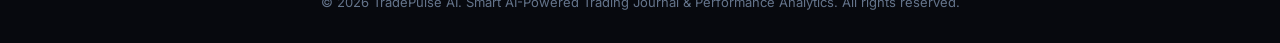
==== commit f3d49710: "feat: separate Home Landing Page (index.html) and Trading Dashboard (dashboard.html)" ====
--- a/index.html
+++ b/index.html
@@ -3,10 +3,7 @@
 <head>
   <meta charset="UTF-8">
   <meta name="viewport" content="width=device-width, initial-scale=1.0">
-  <title>TradePulse AI – Smart Trading Journal & Market Analytics</title>
-
-  <!-- Plotly.js CDN -->
-  <script src="https://cdn.plot.ly/plotly-2.26.0.min.js"></script>
+  <title>TradePulse AI – Smart AI Trading Journal & Performance Analytics</title>
 
   <!-- Stylesheet -->
   <link rel="stylesheet" href="styles.css">
@@ -38,173 +35,109 @@
     <!-- Navbar Header -->
     <header class="navbar">
       <div class="brand">
-        <div class="brand-icon">⚡</div>
-        <div class="brand-text">
-          <h1>TradePulse AI</h1>
-          <p>Smart AI-Powered Trading Journal & Performance Analytics Platform</p>
-        </div>
+        <a href="index.html" style="text-decoration:none; display:flex; align-items:center; gap:14px;">
+          <div class="brand-icon">⚡</div>
+          <div class="brand-text">
+            <h1>TradePulse AI</h1>
+            <p>Smart AI-Powered Trading Journal & Performance Analytics</p>
+          </div>
+        </a>
       </div>
 
       <div class="user-profile-bar">
-        <div class="profile-pill" id="userProfilePill">
-          <div class="avatar-badge" id="avatarBadge">AM</div>
-          <div class="profile-info">
-            <div class="profile-name" id="userName">Ankit Mishra <span class="badge-pro">PRO</span></div>
-            <select id="activeAccountSelect" class="account-selector">
-              <option value="Personal">💼 Personal Portfolio ($25K)</option>
-              <option value="PropFirm">🏦 Prop Firm Account ($100K)</option>
-              <option value="Paper">🧪 Paper Trading Sandbox</option>
-            </select>
-          </div>
-        </div>
-
-        <button id="openAuthModalBtn" class="form-input" style="cursor:pointer; font-weight:600;">🔐 Login</button>
-
-        <button id="openTradeModalBtn" class="btn-add-trade">
-          <span>+ Log New Trade</span>
-        </button>
+        <a href="#features" class="btn-hero-secondary" style="padding: 8px 16px; font-size: 13px; text-decoration: none;">Features</a>
+        <a href="#how-it-works" class="btn-hero-secondary" style="padding: 8px 16px; font-size: 13px; text-decoration: none;">How It Works</a>
+        <a href="#testimonials" class="btn-hero-secondary" style="padding: 8px 16px; font-size: 13px; text-decoration: none;">Testimonials</a>
+
+        <a href="dashboard.html" class="btn-add-trade" style="text-decoration:none;">
+          <span>🚀 Launch App Workspace</span>
+        </a>
       </div>
     </header>
 
-    <!-- Risk Protocol Breach Alert Banner (Hidden by Default) -->
-    <div id="riskGuardBanner" class="risk-alert-banner" style="display: none;">
-      <div class="risk-alert-title">
-        <span>🚨 RISK PROTOCOL WARNING:</span>
-        <span id="riskAlertMsg">Daily Max Loss Threshold ($1,000) Breached! Stop trading immediately to preserve capital.</span>
-      </div>
-      <button onclick="dismissRiskAlert()" class="form-input" style="cursor:pointer; font-size:12px; background:rgba(244,63,94,0.3); border-color:#f43f5e; color:#fff;">Acknowledge</button>
-    </div>
-
-    <!-- KPI Metric Cards Ribbon -->
-    <div class="kpi-grid">
-      <div class="kpi-card green" id="kpiNetPnlCard">
-        <div class="kpi-title">Net Realized P&L</div>
-        <div class="kpi-value text-green" id="kpiNetPnl">+$0.00</div>
-        <div class="kpi-subtext text-green" id="kpiNetPnlPct">+0.00% Account Growth</div>
-      </div>
-
-      <div class="kpi-card blue">
-        <div class="kpi-title">Overall Win Rate</div>
-        <div class="kpi-value" id="kpiWinRate">0.0%</div>
-        <div class="kpi-subtext text-cyan" id="kpiWinCount">0 Wins / 0 Losses</div>
-      </div>
-
-      <div class="kpi-card purple">
-        <div class="kpi-title">Profit Factor</div>
-        <div class="kpi-value" id="kpiProfitFactor">0.00</div>
-        <div class="kpi-subtext text-muted">Gross Profit / Gross Loss</div>
-      </div>
-
-      <div class="kpi-card yellow">
-        <div class="kpi-title">Total Trades Logged</div>
-        <div class="kpi-value" id="kpiTotalTrades">0</div>
-        <div class="kpi-subtext text-muted" id="kpiAvgTradePnl">Avg P&L: $0.00</div>
-      </div>
-
-      <div class="kpi-card green">
-        <div class="kpi-title">Avg Win / Avg Loss</div>
-        <div class="kpi-value" id="kpiWinLossRatio">0.00</div>
-        <div class="kpi-subtext text-green" id="kpiExpectancy">Expectancy: +$0.00</div>
-      </div>
-    </div>
-
-    <!-- Navigation Tabs -->
-    <div class="tabs-header">
-      <button class="tab-btn active" data-tab="tab0">🏠 Home Landing Page</button>
-      <button class="tab-btn" data-tab="tab1">📖 Trade Journal & Log</button>
-      <button class="tab-btn" data-tab="tab2">📅 Monthly P&L Calendar</button>
-      <button class="tab-btn" data-tab="tab3">🤖 AI Coach & Behavioral Insights</button>
-      <button class="tab-btn" data-tab="tab4">📈 Performance & Equity Curve</button>
-      <button class="tab-btn" data-tab="tab5">📊 Technical Market Charting</button>
-      <button class="tab-btn" data-tab="tab7">🛡️ Risk Guard & Position Size Calculator</button>
-      <button class="tab-btn" data-tab="tab8">📚 Execution Strategy Playbook</button>
-      <button class="tab-btn" data-tab="tab9">📰 Economic News & Macro Calendar</button>
-      <button class="tab-btn" data-tab="tab6">💾 Data Backup & CSV Export</button>
-    </div>
-
-    <!-- Tab 0: Home Landing Page -->
-    <div id="tab0" class="tab-content active">
-      <div class="home-hero-grid">
-        <div class="hero-text-box">
-          <div class="home-announcement-bar">
-            <span>⚡ NEW: TradePulse AI v2.5 Launch</span>
-            <span>•</span>
-            <span style="color:#ffffff;">AI Coach & Risk Guard Active</span>
-          </div>
-          <h1>Stop Trading Blind. <br>Master Your Edge with AI.</h1>
-          <p>
-            The ultimate AI-powered trading journal & quantitative analytics platform for Stock, Options, Crypto, and Forex traders. Log trades effortlessly, eliminate emotional execution mistakes, and protect your capital.
-          </p>
-          <div class="hero-cta-group">
-            <button onclick="switchToTab('tab1')" class="btn-hero-primary">
-              <span>🚀 Launch Trading Dashboard</span>
-            </button>
-            <button onclick="openAuthModal()" class="btn-hero-secondary">
-              <span>🔐 Quick Demo Login</span>
-            </button>
-          </div>
-          <div class="hero-trust-badges">
-            <span>🔒 Bank-Grade Encryption</span>
-            <span>⚡ Real-Time Analytics</span>
-            <span>🇮🇳 Indian Equities & Global Markets</span>
-          </div>
-        </div>
-
-        <div class="hero-visual-card">
-          <div style="display:flex; justify-content:space-between; align-items:center; margin-bottom:16px;">
-            <div>
-              <div style="font-size:12px; color:var(--text-muted); font-weight:700;">LIVE PERFORMANCE PREVIEW</div>
-              <div style="font-family:'Outfit',sans-serif; font-size:24px; font-weight:800; color:var(--green-accent);">+$14,250.00 (+18.4%)</div>
-            </div>
-            <span class="tag-pill tag-disciplined" style="font-size:12px; padding:6px 12px;">72.4% Win Rate</span>
-          </div>
-
-          <div style="height: 180px; width:100%; margin-bottom:16px;">
-            <svg viewBox="0 0 400 130" preserveAspectRatio="none" style="width:100%; height:100%;">
-              <path d="M0 110 L40 90 L80 100 L120 70 L160 85 L200 55 L240 65 L280 40 L320 55 L360 30 L400 40 L400 130 L0 130 Z" fill="rgba(6, 182, 212, 0.15)" />
-              <path d="M0 110 L40 90 L80 100 L120 70 L160 85 L200 55 L240 65 L280 40 L320 55 L360 30 L400 40" fill="none" stroke="#06b6d4" stroke-width="3" stroke-linecap="round" stroke-linejoin="round" />
-              <circle cx="400" cy="40" r="5" fill="#10b981" />
-            </svg>
-          </div>
-
-          <div style="display:grid; grid-template-columns:1fr 1fr 1fr; gap:12px; text-align:center;">
-            <div style="background:rgba(15,23,42,0.6); padding:10px; border-radius:8px; border:1px solid var(--border-card);">
-              <div style="font-size:11px; color:var(--text-muted);">Profit Factor</div>
-              <div style="font-family:'Outfit',sans-serif; font-weight:700; color:var(--cyan-accent); font-size:16px;">2.85</div>
-            </div>
-            <div style="background:rgba(15,23,42,0.6); padding:10px; border-radius:8px; border:1px solid var(--border-card);">
-              <div style="font-size:11px; color:var(--text-muted);">Execution Score</div>
-              <div style="font-family:'Outfit',sans-serif; font-weight:700; color:var(--green-accent); font-size:16px;">9.8 / 10</div>
-            </div>
-            <div style="background:rgba(15,23,42,0.6); padding:10px; border-radius:8px; border:1px solid var(--border-card);">
-              <div style="font-size:11px; color:var(--text-muted);">Mistake Leaks</div>
-              <div style="font-family:'Outfit',sans-serif; font-weight:700; color:var(--green-accent); font-size:16px;">$0.00</div>
-            </div>
-          </div>
-        </div>
-      </div>
-
-      <!-- Stats Band -->
-      <div class="stats-band">
-        <div>
-          <div class="stat-band-num">1.5M+</div>
-          <div class="stat-band-label">Trades Logged & Analyzed</div>
-        </div>
-        <div>
-          <div class="stat-band-num" style="color:var(--green-accent);">2.8x</div>
-          <div class="stat-band-label">Trader Profitability Multiplier</div>
-        </div>
-        <div>
-          <div class="stat-band-num" style="color:var(--purple-accent);">-68%</div>
-          <div class="stat-band-label">Reduction in FOMO & Revenge Trades</div>
-        </div>
-        <div>
-          <div class="stat-band-num" style="color:var(--yellow-accent);">18,500+</div>
-          <div class="stat-band-label">Active Global Traders</div>
-        </div>
-      </div>
-
-      <!-- Features Matrix Section -->
+    <!-- Hero Section -->
+    <div class="home-hero-grid">
+      <div class="hero-text-box">
+        <div class="home-announcement-bar">
+          <span>⚡ NEW: TradePulse AI v2.5 Launch</span>
+          <span>•</span>
+          <span style="color:#ffffff;">AI Coach & Risk Guard Active</span>
+        </div>
+        <h1>Stop Trading Blind. <br>Master Your Edge with AI.</h1>
+        <p>
+          The ultimate AI-powered trading journal & quantitative analytics platform for Stock, Options, Crypto, and Forex traders. Log trades effortlessly, eliminate emotional execution mistakes, and protect your capital.
+        </p>
+        <div class="hero-cta-group">
+          <a href="dashboard.html" class="btn-hero-primary" style="text-decoration:none;">
+            <span>🚀 Open Trading Dashboard</span>
+          </a>
+          <a href="dashboard.html" class="btn-hero-secondary" style="text-decoration:none;">
+            <span>🔐 Quick Demo Portal</span>
+          </a>
+        </div>
+        <div class="hero-trust-badges">
+          <span>🔒 Bank-Grade Encryption</span>
+          <span>⚡ Real-Time Analytics</span>
+          <span>🇮🇳 Indian Equities & Global Markets</span>
+        </div>
+      </div>
+
+      <div class="hero-visual-card">
+        <div style="display:flex; justify-content:space-between; align-items:center; margin-bottom:16px;">
+          <div>
+            <div style="font-size:12px; color:var(--text-muted); font-weight:700;">LIVE PERFORMANCE PREVIEW</div>
+            <div style="font-family:'Outfit',sans-serif; font-size:24px; font-weight:800; color:var(--green-accent);">+$14,250.00 (+18.4%)</div>
+          </div>
+          <span class="tag-pill tag-disciplined" style="font-size:12px; padding:6px 12px;">72.4% Win Rate</span>
+        </div>
+
+        <div style="height: 180px; width:100%; margin-bottom:16px;">
+          <svg viewBox="0 0 400 130" preserveAspectRatio="none" style="width:100%; height:100%;">
+            <path d="M0 110 L40 90 L80 100 L120 70 L160 85 L200 55 L240 65 L280 40 L320 55 L360 30 L400 40 L400 130 L0 130 Z" fill="rgba(6, 182, 212, 0.15)" />
+            <path d="M0 110 L40 90 L80 100 L120 70 L160 85 L200 55 L240 65 L280 40 L320 55 L360 30 L400 40" fill="none" stroke="#06b6d4" stroke-width="3" stroke-linecap="round" stroke-linejoin="round" />
+            <circle cx="400" cy="40" r="5" fill="#10b981" />
+          </svg>
+        </div>
+
+        <div style="display:grid; grid-template-columns:1fr 1fr 1fr; gap:12px; text-align:center;">
+          <div style="background:rgba(15,23,42,0.6); padding:10px; border-radius:8px; border:1px solid var(--border-card);">
+            <div style="font-size:11px; color:var(--text-muted);">Profit Factor</div>
+            <div style="font-family:'Outfit',sans-serif; font-weight:700; color:var(--cyan-accent); font-size:16px;">2.85</div>
+          </div>
+          <div style="background:rgba(15,23,42,0.6); padding:10px; border-radius:8px; border:1px solid var(--border-card);">
+            <div style="font-size:11px; color:var(--text-muted);">Execution Score</div>
+            <div style="font-family:'Outfit',sans-serif; font-weight:700; color:var(--green-accent); font-size:16px;">9.8 / 10</div>
+          </div>
+          <div style="background:rgba(15,23,42,0.6); padding:10px; border-radius:8px; border:1px solid var(--border-card);">
+            <div style="font-size:11px; color:var(--text-muted);">Mistake Leaks</div>
+            <div style="font-family:'Outfit',sans-serif; font-weight:700; color:var(--green-accent); font-size:16px;">$0.00</div>
+          </div>
+        </div>
+      </div>
+    </div>
+
+    <!-- Stats Band -->
+    <div class="stats-band">
+      <div>
+        <div class="stat-band-num">1.5M+</div>
+        <div class="stat-band-label">Trades Logged & Analyzed</div>
+      </div>
+      <div>
+        <div class="stat-band-num" style="color:var(--green-accent);">2.8x</div>
+        <div class="stat-band-label">Trader Profitability Multiplier</div>
+      </div>
+      <div>
+        <div class="stat-band-num" style="color:var(--purple-accent);">-68%</div>
+        <div class="stat-band-label">Reduction in FOMO & Revenge Trades</div>
+      </div>
+      <div>
+        <div class="stat-band-num" style="color:var(--yellow-accent);">18,500+</div>
+        <div class="stat-band-label">Active Global Traders</div>
+      </div>
+    </div>
+
+    <!-- Features Matrix Section -->
+    <section id="features">
       <div class="home-section-head">
         <h2>Everything You Need to <em>Build & Scale</em> Your Edge</h2>
         <p>Built for serious traders who value systematic discipline over emotion.</p>
@@ -247,8 +180,10 @@
           <p>Candlestick market charts with SMA 20/50, Bollinger Bands, RSI, and MACD indicators for US Megacap Tech, Crypto, and Indian Equities.</p>
         </div>
       </div>
-
-      <!-- How It Works (3 Steps) -->
+    </section>
+
+    <!-- How It Works (3 Steps) -->
+    <section id="how-it-works">
       <div class="home-section-head">
         <h2>How <em>TradePulse AI</em> Works</h2>
         <p>Three simple steps to transform your trading consistency.</p>
@@ -273,512 +208,95 @@
           <p style="font-size:14px; color:var(--text-muted);">Use the Position Calculator and Risk Guard to manage risk and scale your account with 100% discipline.</p>
         </div>
       </div>
-
-      <!-- Comparison Matrix -->
+    </section>
+
+    <!-- Comparison Matrix -->
+    <div class="home-section-head">
+      <h2>TradePulse AI vs. <em>Manual Spreadsheets</em></h2>
+      <p>Why professional traders upgrade from Excel & paper logs.</p>
+    </div>
+
+    <table class="home-compare-table">
+      <thead>
+        <tr>
+          <th>Platform Capability</th>
+          <th style="color:var(--cyan-accent); font-weight:700;">⚡ TradePulse AI</th>
+          <th>📊 Excel / Paper Journal</th>
+        </tr>
+      </thead>
+      <tbody>
+        <tr>
+          <td>AI Behavioral Diagnosis & Leak Detection</td>
+          <td style="color:var(--green-accent); font-weight:700;">✅ Automated Plain-English Insights</td>
+          <td style="color:var(--red-accent);">❌ None</td>
+        </tr>
+        <tr>
+          <td>Prop Firm Daily Risk Guard Alerts</td>
+          <td style="color:var(--green-accent); font-weight:700;">✅ Automated Breach Warning</td>
+          <td style="color:var(--red-accent);">❌ Manual (Easy to ignore)</td>
+        </tr>
+        <tr>
+          <td>Interactive Position Size Calculator</td>
+          <td style="color:var(--green-accent); font-weight:700;">✅ Built-in Share / Risk Math</td>
+          <td style="color:var(--red-accent);">❌ Complex formulas needed</td>
+        </tr>
+        <tr>
+          <td>Multi-Account Partitioning (Prop vs Personal)</td>
+          <td style="color:var(--green-accent); font-weight:700;">✅ 1-Click Instant Switcher</td>
+          <td style="color:var(--red-accent);">❌ Separate file clutter</td>
+        </tr>
+        <tr>
+          <td>Interactive Chart Snapshots & Lightbox</td>
+          <td style="color:var(--green-accent); font-weight:700;">✅ Embedded 📸 Lightbox Viewer</td>
+          <td style="color:var(--red-accent);">❌ Broken image links</td>
+        </tr>
+      </tbody>
+    </table>
+
+    <!-- Testimonials Section -->
+    <section id="testimonials">
       <div class="home-section-head">
-        <h2>TradePulse AI vs. <em>Manual Spreadsheets</em></h2>
-        <p>Why professional traders upgrade from Excel & paper logs.</p>
-      </div>
-
-      <table class="home-compare-table">
-        <thead>
-          <tr>
-            <th>Platform Capability</th>
-            <th style="color:var(--cyan-accent); font-weight:700;">⚡ TradePulse AI</th>
-            <th>📊 Excel / Paper Journal</th>
-          </tr>
-        </thead>
-        <tbody>
-          <tr>
-            <td>AI Behavioral Diagnosis & Leak Detection</td>
-            <td style="color:var(--green-accent); font-weight:700;">✅ Automated Plain-English Insights</td>
-            <td style="color:var(--red-accent);">❌ None</td>
-          </tr>
-          <tr>
-            <td>Prop Firm Daily Risk Guard Alerts</td>
-            <td style="color:var(--green-accent); font-weight:700;">✅ Automated Breach Warning</td>
-            <td style="color:var(--red-accent);">❌ Manual (Easy to ignore)</td>
-          </tr>
-          <tr>
-            <td>Interactive Position Size Calculator</td>
-            <td style="color:var(--green-accent); font-weight:700;">✅ Built-in Share / Risk Math</td>
-            <td style="color:var(--red-accent);">❌ Complex formulas needed</td>
-          </tr>
-          <tr>
-            <td>Multi-Account Partitioning (Prop vs Personal)</td>
-            <td style="color:var(--green-accent); font-weight:700;">✅ 1-Click Instant Switcher</td>
-            <td style="color:var(--red-accent);">❌ Separate file clutter</td>
-          </tr>
-          <tr>
-            <td>Interactive Chart Snapshots & Lightbox</td>
-            <td style="color:var(--green-accent); font-weight:700;">✅ Embedded 📸 Lightbox Viewer</td>
-            <td style="color:var(--red-accent);">❌ Broken image links</td>
-          </tr>
-        </tbody>
-      </table>
-    </div>
-
-    <!-- Tab 1: Trade Journal & Log -->
-    <div id="tab1" class="tab-content">
-      <div class="chart-card">
-        <div class="chart-header">
-          <div class="chart-title">Trading History & Execution Log</div>
-          <div style="display: flex; gap: 10px;">
-            <select id="filterStrategy" class="form-select" style="padding: 6px 12px; font-size: 12px;">
-              <option value="ALL">All Strategies</option>
-              <option value="Breakout">Breakout</option>
-              <option value="Reversal">Reversal</option>
-              <option value="Momentum">Momentum</option>
-              <option value="Scalp">Scalp</option>
-            </select>
-            <select id="filterEmotion" class="form-select" style="padding: 6px 12px; font-size: 12px;">
-              <option value="ALL">All Mindsets</option>
-              <option value="Disciplined">Disciplined</option>
-              <option value="FOMO">FOMO</option>
-              <option value="Revenge">Revenge</option>
-              <option value="Greed">Greed</option>
-            </select>
-          </div>
-        </div>
-
-        <div class="data-table-container">
-          <table>
-            <thead>
-              <tr>
-                <th>Date</th>
-                <th>Ticker</th>
-                <th>Side</th>
-                <th>Type</th>
-                <th>Entry ($)</th>
-                <th>Exit ($)</th>
-                <th>Qty</th>
-                <th>P&L ($)</th>
-                <th>Strategy</th>
-                <th>Emotion</th>
-                <th>Mistake</th>
-                <th>Rating</th>
-                <th>Action</th>
-              </tr>
-            </thead>
-            <tbody id="journalTableBody"></tbody>
-          </table>
-        </div>
-      </div>
-    </div>
-
-    <!-- Tab 2: Monthly P&L Calendar -->
-    <div id="tab2" class="tab-content">
-      <div class="chart-card">
-        <div class="calendar-controls">
-          <div class="chart-title" id="calendarMonthTitle">P&L Calendar Heatmap</div>
-          <div style="display:flex; gap:8px;">
-            <button id="prevMonthBtn" class="form-input" style="cursor:pointer;">&lt; Prev</button>
-            <button id="nextMonthBtn" class="form-input" style="cursor:pointer;">Next &gt;</button>
-          </div>
-        </div>
-
-        <div class="calendar-grid" id="calendarGrid"></div>
-      </div>
-    </div>
-
-    <!-- Tab 3: AI Coach & Behavioral Insights -->
-    <div id="tab3" class="tab-content">
-      <div class="grid-2">
+        <h2>What <em>Serious Traders</em> Say</h2>
+        <p>Real feedback from traders who transformed their performance.</p>
+      </div>
+
+      <div class="grid-2" style="margin-bottom: 64px;">
         <div class="chart-card">
-          <div class="chart-header">
-            <div class="chart-title">🤖 AI Performance Coach Diagnosis</div>
-          </div>
-          <div id="aiInsightsContainer"></div>
+          <div style="color:var(--yellow-accent); font-size:18px; margin-bottom:8px;">⭐⭐⭐⭐⭐</div>
+          <p style="font-size:14px; color:var(--text-main); font-style:italic; margin-bottom:12px;">
+            "The AI Coach identified that my FOMO trades on Monday mornings were eating away 40% of my net profits. Once I fixed that rule, my account turned profitable."
+          </p>
+          <div style="font-weight:700; color:var(--cyan-accent); font-size:14px;">Abhay K.</div>
+          <div style="font-size:12px; color:var(--text-muted);">Intraday Options Trader</div>
         </div>
 
         <div class="chart-card">
-          <div class="chart-header">
-            <div class="chart-title">Trading Mistakes Dollar Cost Breakdown</div>
-          </div>
-          <div id="mistakesPlot" class="plot-container" style="min-height: 360px;"></div>
-        </div>
-      </div>
-
-      <div class="chart-card">
-        <div class="chart-header">
-          <div class="chart-title">Psychology & Emotional Mindset Impact on P&L</div>
-        </div>
-        <div id="emotionPlot" class="plot-container" style="min-height: 380px;"></div>
-      </div>
-    </div>
-
-    <!-- Tab 4: Performance Analytics & Equity Curve -->
-    <div id="tab4" class="tab-content">
-      <div class="chart-card">
-        <div class="chart-header">
-          <div class="chart-title">Cumulative Account Equity Curve ($)</div>
-        </div>
-        <div id="equityPlot" class="plot-container"></div>
-      </div>
-
-      <div class="grid-2">
-        <div class="chart-card">
-          <div class="chart-header">
-            <div class="chart-title">Strategy P&L Breakdown</div>
-          </div>
-          <div id="strategyPnlPlot" class="plot-container" style="min-height: 360px;"></div>
-        </div>
-
-        <div class="chart-card">
-          <div class="chart-header">
-            <div class="chart-title">Risk & Statistical Performance Metrics</div>
-          </div>
-          <div style="padding: 10px 0;">
-            <table>
-              <tbody>
-                <tr><td>Sharpe Ratio (Rf=2%)</td><td id="statSharpe" style="font-weight:700; color:#38bdf8;">-</td></tr>
-                <tr><td>Sortino Ratio</td><td id="statSortino" style="font-weight:700; color:#10b981;">-</td></tr>
-                <tr><td>Max Drawdown</td><td id="statMaxDD" style="font-weight:700; color:#f43f5e;">-</td></tr>
-                <tr><td>Value at Risk (VaR 95%)</td><td id="statVaR" style="font-weight:700; color:#f43f5e;">-</td></tr>
-                <tr><td>Best Trade ($)</td><td id="statBestTrade" style="font-weight:700; color:#10b981;">-</td></tr>
-                <tr><td>Worst Trade ($)</td><td id="statWorstTrade" style="font-weight:700; color:#f43f5e;">-</td></tr>
-              </tbody>
-            </table>
-          </div>
-        </div>
-      </div>
-    </div>
-
-    <!-- Tab 5: Technical Market Charting -->
-    <div id="tab5" class="tab-content">
-      <div class="chart-card">
-        <div class="chart-header">
-          <div style="display:flex; gap:12px; align-items:center;">
-            <div class="chart-title">Live Technical Market Analysis</div>
-            <select id="techTickerSelect" class="select-input">
-              <optgroup label="🇺🇸 US Tech & Growth">
-                <option value="AAPL">AAPL - Apple Inc.</option>
-                <option value="MSFT">MSFT - Microsoft</option>
-                <option value="NVDA">NVDA - NVIDIA</option>
-                <option value="TSLA">TSLA - Tesla</option>
-                <option value="GOOGL">GOOGL - Alphabet (Google)</option>
-                <option value="AMZN">AMZN - Amazon.com</option>
-                <option value="META">META - Meta Platforms</option>
-                <option value="NFLX">NFLX - Netflix</option>
-                <option value="AMD">AMD - Advanced Micro Devices</option>
-                <option value="INTC">INTC - Intel Corporation</option>
-              </optgroup>
-              <optgroup label="🏦 Blue Chips & Finance">
-                <option value="JPM">JPM - JPMorgan Chase</option>
-                <option value="V">V - Visa Inc.</option>
-                <option value="DIS">DIS - Walt Disney</option>
-              </optgroup>
-              <optgroup label="🪙 Crypto Currency">
-                <option value="BTC-USD">BTC-USD - Bitcoin</option>
-                <option value="ETH-USD">ETH-USD - Ethereum</option>
-                <option value="SOL-USD">SOL-USD - Solana</option>
-              </optgroup>
-              <optgroup label="🇮🇳 Indian Equities & Indices">
-                <option value="RELIANCE.NS">RELIANCE.NS - Reliance Industries</option>
-                <option value="TCS.NS">TCS.NS - Tata Consultancy Services</option>
-                <option value="INFY">INFY - Infosys</option>
-              </optgroup>
-            </select>
-          </div>
-        </div>
-        <div id="techPricePlot" class="plot-container"></div>
-      </div>
-
-      <div class="grid-2">
-        <div class="chart-card">
-          <div class="chart-header"><div class="chart-title">RSI Momentum (14)</div></div>
-          <div id="techRsiPlot" class="plot-container" style="min-height: 320px;"></div>
-        </div>
-
-        <div class="chart-card">
-          <div class="chart-header"><div class="chart-title">MACD (12, 26, 9)</div></div>
-          <div id="techMacdPlot" class="plot-container" style="min-height: 320px;"></div>
-        </div>
-      </div>
-    </div>
-
-    <!-- Tab 7: Risk Guard & Position Size Calculator -->
-    <div id="tab7" class="tab-content">
-      <div class="grid-2">
-        <div class="chart-card">
-          <div class="chart-header">
-            <div class="chart-title">📐 Smart Position Sizing & Risk Calculator</div>
-          </div>
-          <form id="posCalcForm" class="calc-card">
-            <div class="form-group" style="margin-bottom:12px;">
-              <label>Account Balance ($):</label>
-              <input type="number" id="calcAccount" class="form-input" value="25000" required />
-            </div>
-            <div class="form-group" style="margin-bottom:12px;">
-              <label>Risk Per Trade (%):</label>
-              <input type="number" step="0.1" id="calcRiskPct" class="form-input" value="1.0" required />
-            </div>
-            <div class="form-group" style="margin-bottom:12px;">
-              <label>Entry Price ($):</label>
-              <input type="number" step="0.01" id="calcEntry" class="form-input" placeholder="e.g. 185.00" required />
-            </div>
-            <div class="form-group" style="margin-bottom:16px;">
-              <label>Stop Loss Price ($):</label>
-              <input type="number" step="0.01" id="calcStop" class="form-input" placeholder="e.g. 182.50" required />
-            </div>
-            <button type="button" id="btnCalculatePos" class="btn-add-trade" style="width:100%; justify-content:center;">Calculate Position Size</button>
-          </form>
-
-          <div class="calc-result-box" id="calcResultBox">
-            <div style="font-size:12px; font-weight:600; color:var(--text-muted);">RECOMMENDED SHARES / CONTRACTS</div>
-            <div class="calc-result-val" id="calcResultQty">0 Shares</div>
-            <div style="font-size:13px; color:var(--text-main); margin-top:4px;" id="calcResultDollar">Dollar Risk: $250.00 (1.0%)</div>
-          </div>
-        </div>
-
-        <div class="chart-card">
-          <div class="chart-header">
-            <div class="chart-title">🛡️ Daily Risk Guard Protocol Settings</div>
-          </div>
-          <div style="padding:10px 0;">
-            <p style="color:var(--text-muted); font-size:13px; margin-bottom:16px;">
-              Protect your capital by setting strict maximum daily loss thresholds. The system triggers an immediate protocol warning if exceeded.
-            </p>
-            <div class="form-group" style="margin-bottom:16px;">
-              <label>Daily Max Loss Limit ($):</label>
-              <input type="number" id="settingMaxLoss" class="form-input" value="1000" />
-            </div>
-            <div class="form-group" style="margin-bottom:16px;">
-              <label>Max Consecutive Loss Streak Allowable:</label>
-              <input type="number" id="settingMaxStreak" class="form-input" value="3" />
-            </div>
-            <button id="saveRiskSettingsBtn" class="btn-add-trade">Save Risk Protocol Rules</button>
-          </div>
-        </div>
-      </div>
-    </div>
-
-    <!-- Tab 8: Strategy Playbook & Execution Rules -->
-    <div id="tab8" class="tab-content">
-      <div class="chart-card">
-        <div class="chart-header">
-          <div class="chart-title">📚 Pre-Trade Execution Playbook Checklist</div>
-        </div>
-        <p style="color: var(--text-muted); margin-bottom: 20px; font-size: 14px;">
-          Enforce discipline by verifying setup criteria before taking any live order entry.
-        </p>
-
-        <div class="playbook-item">
-          <input type="checkbox" id="pb1" class="playbook-checkbox">
-          <label for="pb1" style="cursor:pointer; color:var(--text-main);">1. Higher Timeframe Alignment: 4H & Daily trend direction confirmed.</label>
-        </div>
-        <div class="playbook-item">
-          <input type="checkbox" id="pb2" class="playbook-checkbox">
-          <label for="pb2" style="cursor:pointer; color:var(--text-main);">2. Key Level Rejection / Breakout: Clear horizontal support/resistance test.</label>
-        </div>
-        <div class="playbook-item">
-          <input type="checkbox" id="pb3" class="playbook-checkbox">
-          <label for="pb3" style="cursor:pointer; color:var(--text-main);">3. Volume Confirmation: Relative volume spike above 20-period average.</label>
-        </div>
-        <div class="playbook-item">
-          <input type="checkbox" id="pb4" class="playbook-checkbox">
-          <label for="pb4" style="cursor:pointer; color:var(--text-main);">4. Risk:Reward Ratio Check: Planned profit target is at least 2x stop loss distance.</label>
-        </div>
-        <div class="playbook-item">
-          <input type="checkbox" id="pb5" class="playbook-checkbox">
-          <label for="pb5" style="cursor:pointer; color:var(--text-main);">5. Emotional State Check: Calm, focused, and free from FOMO or revenge mindset.</label>
-        </div>
-      </div>
-    </div>
-
-    <!-- Tab 9: Economic News & Macro Calendar -->
-    <div id="tab9" class="tab-content">
-      <div class="chart-card">
-        <div class="chart-header">
-          <div class="chart-title">📰 High-Impact Macro Economic Events & Catalyst Feed</div>
-        </div>
-        <table>
-          <thead>
-            <tr>
-              <th>Time</th>
-              <th>Currency / Country</th>
-              <th>Event Catalyst</th>
-              <th>Impact Tier</th>
-              <th>Forecast</th>
-              <th>Prior</th>
-            </tr>
-          </thead>
-          <tbody>
-            <tr><td>08:30 EST</td><td>🇺🇸 USD</td><td>Core Inflation CPI (MoM)</td><td><span class="tag-pill tag-fomo">HIGH IMPACT</span></td><td>0.3%</td><td>0.2%</td></tr>
-            <tr><td>14:00 EST</td><td>🇺🇸 USD</td><td>FOMC Federal Reserve Rate Decision</td><td><span class="tag-pill tag-revenge">CRITICAL</span></td><td>5.25%</td><td>5.50%</td></tr>
-            <tr><td>04:30 EST</td><td>🇪🇺 EUR</td><td>ECB Monetary Policy Statement</td><td><span class="tag-pill tag-fomo">HIGH IMPACT</span></td><td>3.75%</td><td>3.75%</td></tr>
-            <tr><td>09:30 EST</td><td>🇮🇳 INR</td><td>RBI Benchmark Repo Rate Announcement</td><td><span class="tag-pill tag-breakout">MEDIUM</span></td><td>6.50%</td><td>6.50%</td></tr>
-          </tbody>
-        </table>
-      </div>
-    </div>
-
-    <!-- Tab 6: Backup & Export -->
-    <div id="tab6" class="tab-content">
-      <div class="chart-card">
-        <div class="chart-header">
-          <div class="chart-title">Trade Journal Backup & CSV Export</div>
-        </div>
-        <p style="color: var(--text-muted); margin-bottom: 20px; font-size: 14px;">
-          Export your complete trading journal data as a standard CSV spreadsheet or JSON backup file.
-        </p>
-        <div style="display: flex; gap: 16px;">
-          <button id="exportCsvBtn" class="btn-add-trade">📥 Export Journal to CSV</button>
-          <button id="resetJournalBtn" class="btn-add-trade" style="background: linear-gradient(135deg, var(--red-accent), var(--yellow-accent));">🔄 Reset to Sample Data</button>
-        </div>
-      </div>
+          <div style="color:var(--yellow-accent); font-size:18px; margin-bottom:8px;">⭐⭐⭐⭐⭐</div>
+          <p style="font-size:14px; color:var(--text-main); font-style:italic; margin-bottom:12px;">
+            "The Prop Firm Risk Guard saved me from blowing my funded evaluation twice this month. The position calculator is lightning fast."
+          </p>
+          <div style="font-weight:700; color:var(--cyan-accent); font-size:14px;">Vikram S.</div>
+          <div style="font-size:12px; color:var(--text-muted);">Prop Firm Swing Trader</div>
+        </div>
+      </div>
+    </section>
+
+    <!-- Bottom CTA Banner -->
+    <div class="chart-card" style="text-align:center; padding:40px 20px; background:linear-gradient(135deg, rgba(6,182,212,0.15), rgba(168,85,247,0.15)); border-color:var(--cyan-accent);">
+      <h2 style="font-family:'Outfit',sans-serif; font-size:28px; font-weight:800; margin-bottom:12px;">Ready to Elevate Your Trading Edge?</h2>
+      <p style="color:var(--text-muted); margin-bottom:24px; max-width:500px; margin-left:auto; margin-right:auto;">
+        Join thousands of disciplined stock, options, crypto, and forex traders using TradePulse AI.
+      </p>
+      <a href="dashboard.html" class="btn-hero-primary" style="text-decoration:none;">
+        <span>🚀 Open Live Dashboard Now</span>
+      </a>
     </div>
 
   </div>
 
-  <!-- Trade Log Modal -->
-  <div id="tradeModal" class="modal-overlay">
-    <div class="modal-card">
-      <div class="modal-header">
-        <div class="modal-title" id="modalTitle">+ Log New Trade</div>
-        <button id="closeModalBtn" class="close-btn">&times;</button>
-      </div>
-
-      <form id="tradeForm" class="modal-body">
-        <input type="hidden" id="tradeId" />
-        
-        <div class="form-grid">
-          <div class="form-group">
-            <label for="tradeDate">Date:</label>
-            <input type="date" id="tradeDate" class="form-input" required />
-          </div>
-
-          <div class="form-group">
-            <label for="tradeSymbol">Ticker / Symbol:</label>
-            <input type="text" id="tradeSymbol" class="form-input" placeholder="e.g. AAPL, NVDA, NIFTY" required style="text-transform: uppercase;" />
-          </div>
-
-          <div class="form-group">
-            <label for="tradeSide">Side:</label>
-            <select id="tradeSide" class="form-select">
-              <option value="BUY">BUY / LONG</option>
-              <option value="SELL">SELL / SHORT</option>
-            </select>
-          </div>
-
-          <div class="form-group">
-            <label for="tradeAsset">Asset Class:</label>
-            <select id="tradeAsset" class="form-select">
-              <option value="Stock">Equity / Stock</option>
-              <option value="Options">Options</option>
-              <option value="Futures">Futures</option>
-              <option value="Crypto">Crypto</option>
-              <option value="Forex">Forex</option>
-            </select>
-          </div>
-
-          <div class="form-group">
-            <label for="tradeEntry">Entry Price ($):</label>
-            <input type="number" step="0.01" id="tradeEntry" class="form-input" placeholder="0.00" required />
-          </div>
-
-          <div class="form-group">
-            <label for="tradeExit">Exit Price ($):</label>
-            <input type="number" step="0.01" id="tradeExit" class="form-input" placeholder="0.00" required />
-          </div>
-
-          <div class="form-group">
-            <label for="tradeQty">Quantity / Shares:</label>
-            <input type="number" step="1" id="tradeQty" class="form-input" placeholder="100" required />
-          </div>
-
-          <div class="form-group">
-            <label for="tradeStrategy">Strategy Setup:</label>
-            <select id="tradeStrategy" class="form-select">
-              <option value="Breakout">Breakout</option>
-              <option value="Reversal">Reversal</option>
-              <option value="Momentum">Momentum</option>
-              <option value="Scalp">Scalp</option>
-              <option value="Trend Following">Trend Following</option>
-            </select>
-          </div>
-
-          <div class="form-group">
-            <label for="tradeEmotion">Mindset / Emotion:</label>
-            <select id="tradeEmotion" class="form-select">
-              <option value="Disciplined">Disciplined (Planned)</option>
-              <option value="FOMO">FOMO (Chasing)</option>
-              <option value="Revenge">Revenge Trade</option>
-              <option value="Greed">Greed (Over-held)</option>
-              <option value="Fear">Fear (Panic Exit)</option>
-            </select>
-          </div>
-
-          <div class="form-group">
-            <label for="tradeMistake">Execution Mistake:</label>
-            <select id="tradeMistake" class="form-select">
-              <option value="None">None (Flawless Execution)</option>
-              <option value="Chasing Price">Chasing Price</option>
-              <option value="Early Exit">Early Exit</option>
-              <option value="Over-leveraged">Over-leveraged</option>
-              <option value="No Stop Loss">No Stop Loss</option>
-              <option value="Moved Stop Loss">Moved Stop Loss</option>
-            </select>
-          </div>
-
-          <div class="form-group full">
-            <label for="tradeRating">Execution Quality Rating:</label>
-            <select id="tradeRating" class="form-select">
-              <option value="5">⭐⭐⭐⭐⭐ 5 Stars (Perfect)</option>
-              <option value="4">⭐⭐⭐⭐ 4 Stars (Good)</option>
-              <option value="3">⭐⭐⭐ 3 Stars (Average)</option>
-              <option value="2">⭐⭐ 2 Stars (Flawed)</option>
-              <option value="1">⭐ 1 Star (Terrible)</option>
-            </select>
-          </div>
-
-          <div class="form-group full">
-            <label for="tradeNotes">Trade Notes / Setup Description:</label>
-            <textarea id="tradeNotes" class="form-textarea" placeholder="Key takeaways, chart patterns, catalyst, or reasons for trade..."></textarea>
-          </div>
-
-          <div class="form-group full">
-            <label for="tradeChartUrl">Chart Snapshot Image URL (Optional):</label>
-            <input type="url" id="tradeChartUrl" class="form-input" placeholder="https://images.unsplash.com/... or TradingView snapshot link" />
-          </div>
-        </div>
-
-        <div style="margin-top: 20px; display: flex; justify-content: flex-end; gap: 12px;">
-          <button type="button" id="cancelModalBtn" class="form-input" style="cursor:pointer;">Cancel</button>
-          <button type="submit" class="btn-add-trade">Save Trade Record</button>
-        </div>
-      </form>
-    </div>
-  </div>
-
-  <!-- Authentication Modal -->
-  <div id="authModal" class="modal-overlay">
-    <div class="modal-card" style="max-width: 420px;">
-      <div class="modal-header">
-        <div class="modal-title">🔐 Trader Portal Authentication</div>
-        <button id="closeAuthModalBtn" class="close-btn">&times;</button>
-      </div>
-      <form id="authForm" class="modal-body">
-        <div class="form-group" style="margin-bottom:14px;">
-          <label>Email Address:</label>
-          <input type="email" id="authEmail" class="form-input" value="ankit@tradepulse.ai" required />
-        </div>
-        <div class="form-group" style="margin-bottom:20px;">
-          <label>Password:</label>
-          <input type="password" id="authPass" class="form-input" value="••••••••" required />
-        </div>
-        <button type="submit" class="btn-add-trade" style="width:100%; justify-content:center; margin-bottom:12px;">Login to Account</button>
-        <button type="button" id="btnQuickDemoLogin" class="form-input" style="width:100%; cursor:pointer; background:rgba(6,182,212,0.15); border-color:var(--cyan-accent); color:var(--cyan-accent); font-weight:700;">⚡ 1-Click Quick Demo Login</button>
-      </form>
-    </div>
-  </div>
-
-  <!-- Lightbox Modal for Chart Snapshots -->
-  <div id="lightboxModal" class="lightbox-modal">
-    <img id="lightboxImg" class="lightbox-img" src="" alt="Chart Snapshot" />
-  </div>
-
-  <!-- JavaScript App Logic -->
-  <script src="app.js"></script>
+  <footer style="text-align:center; padding:30px 20px; border-top:1px solid var(--border-card); font-size:13px; color:var(--text-dim); margin-top:40px;">
+    © 2026 TradePulse AI. Smart AI-Powered Trading Journal & Performance Analytics. All rights reserved.
+  </footer>
+
 </body>
 </html>
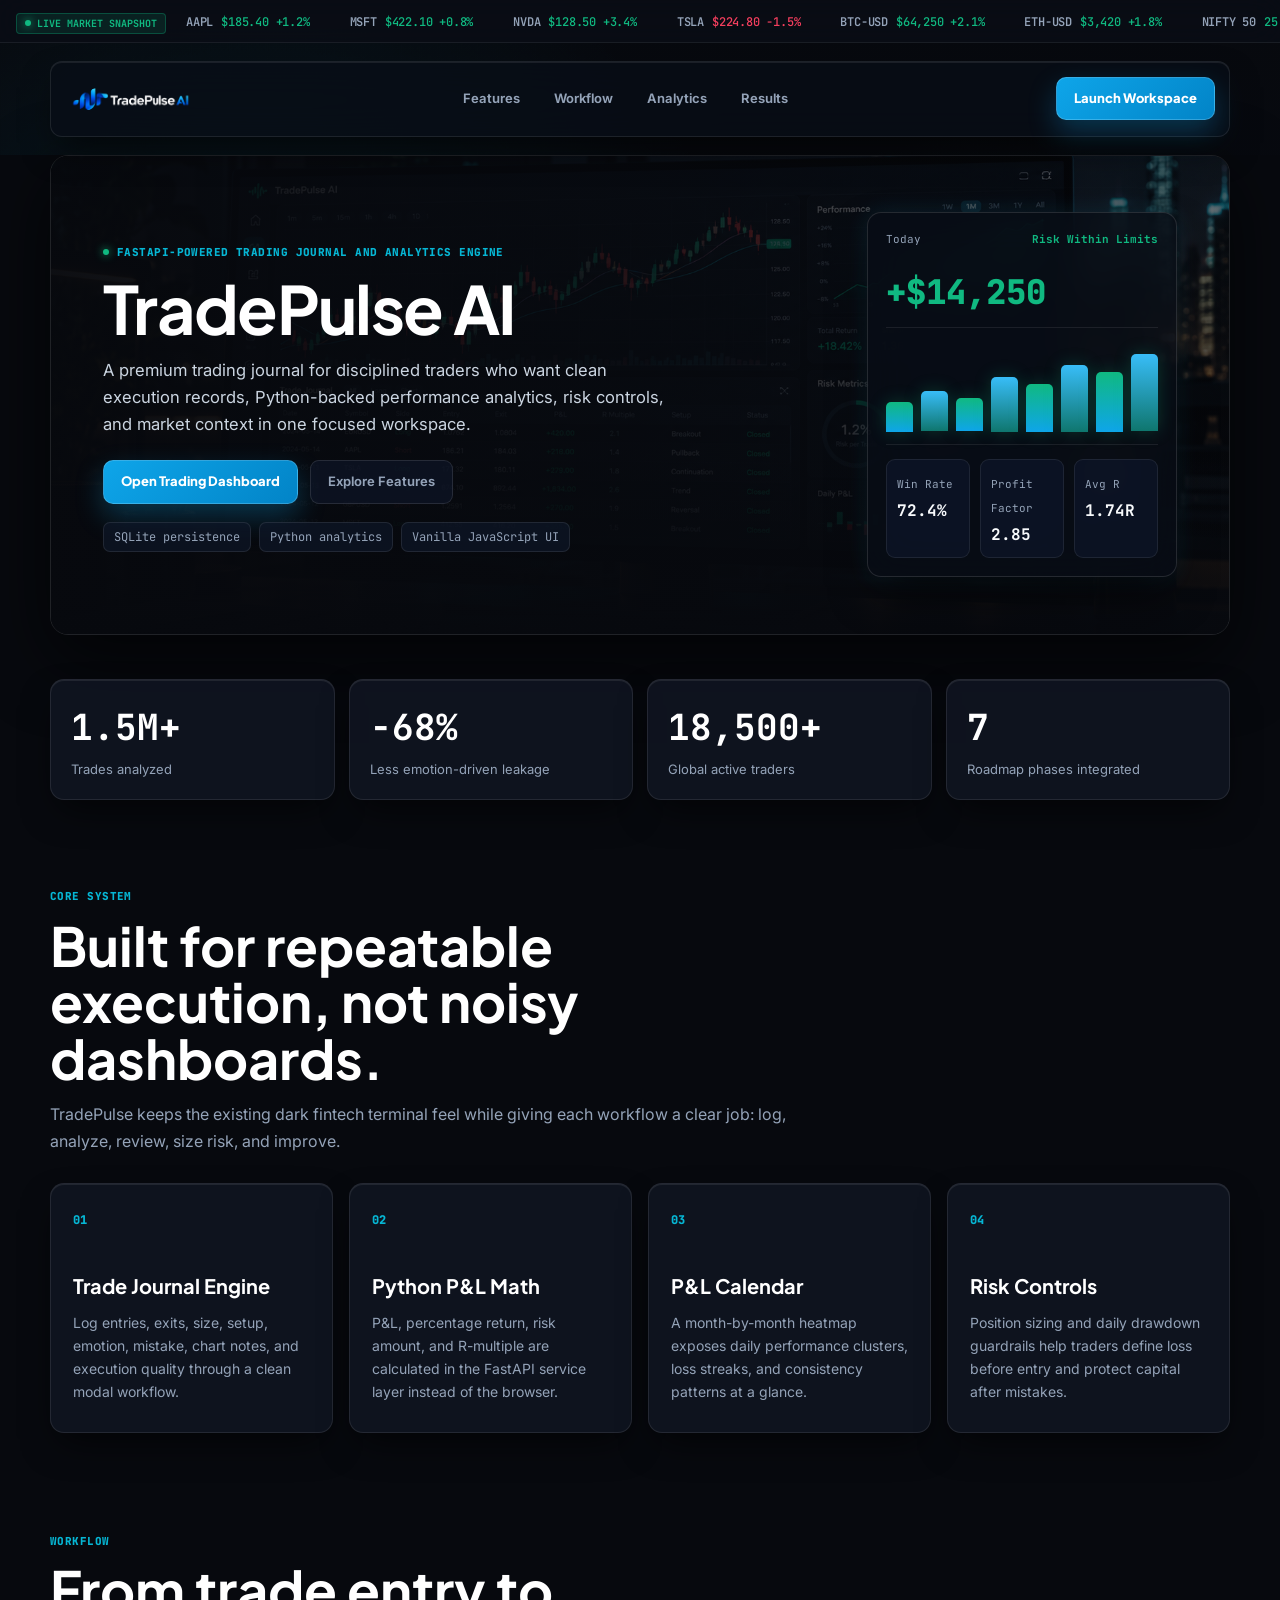
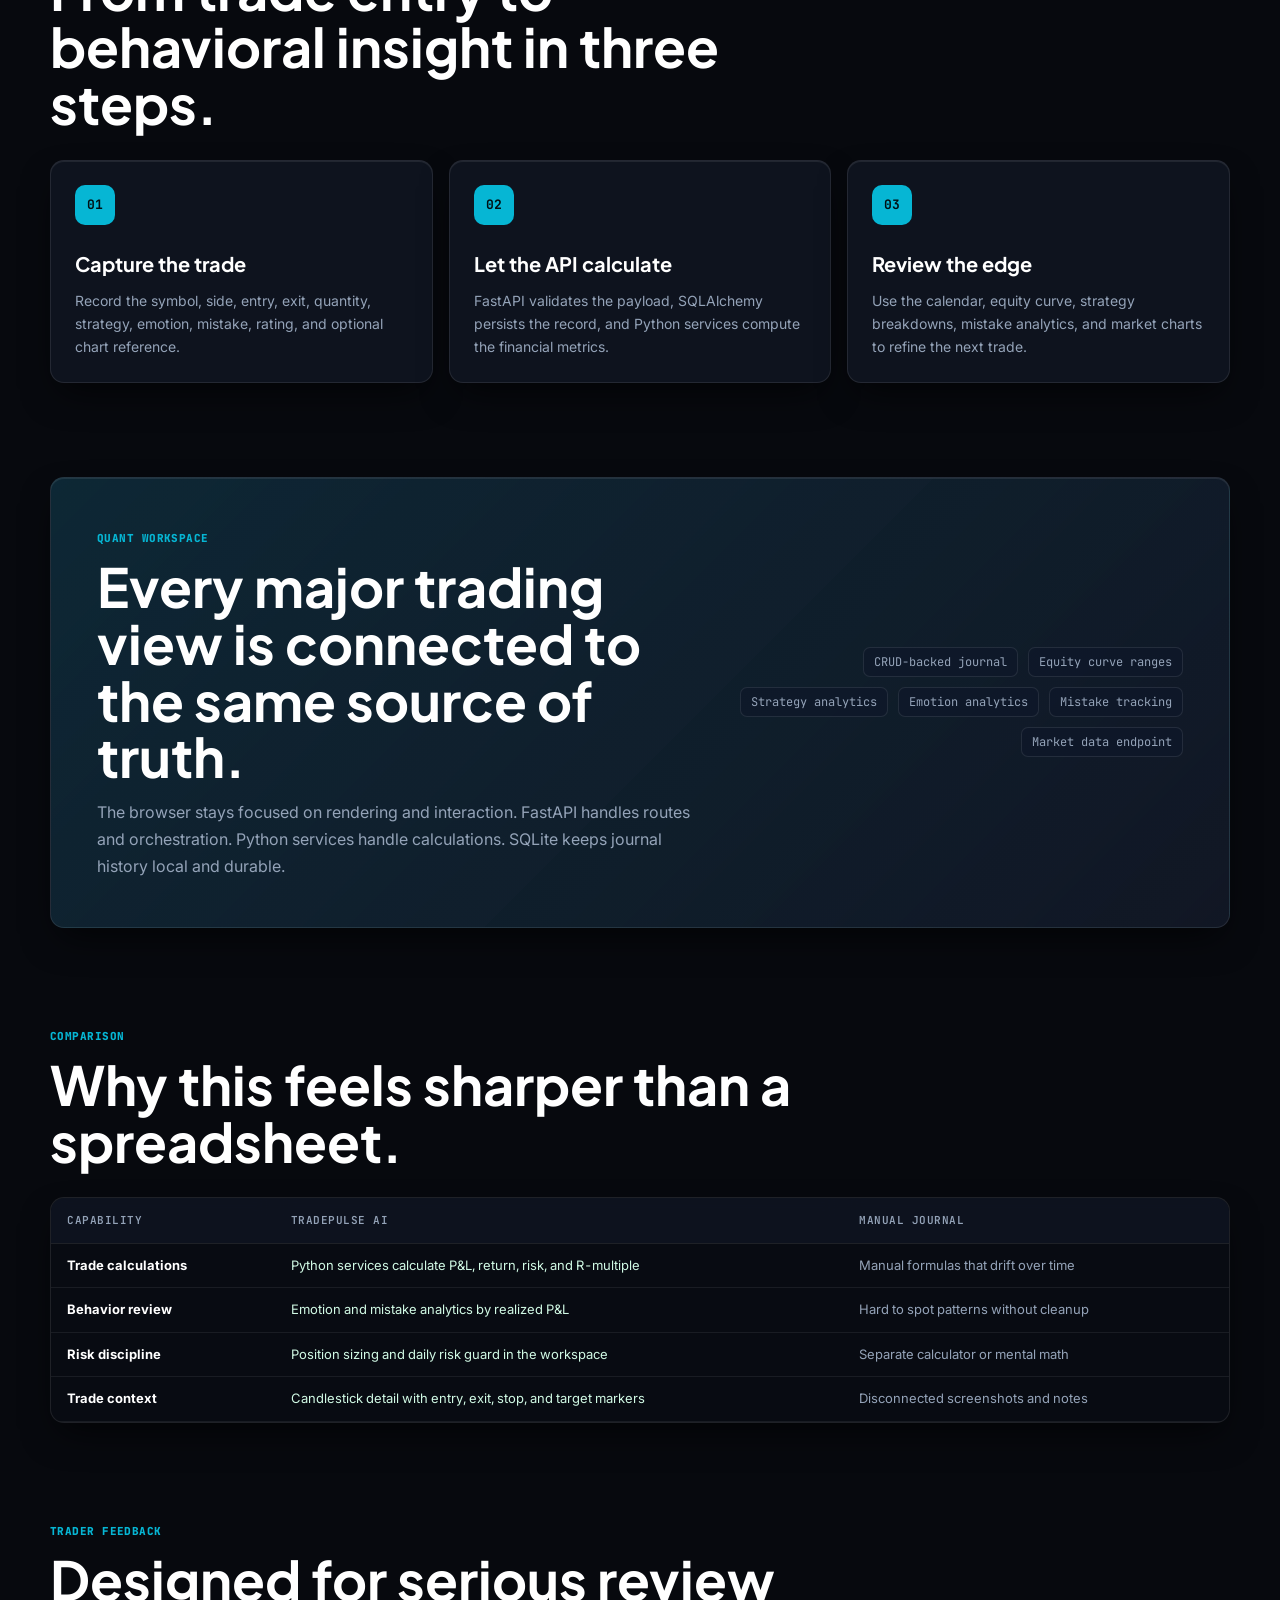
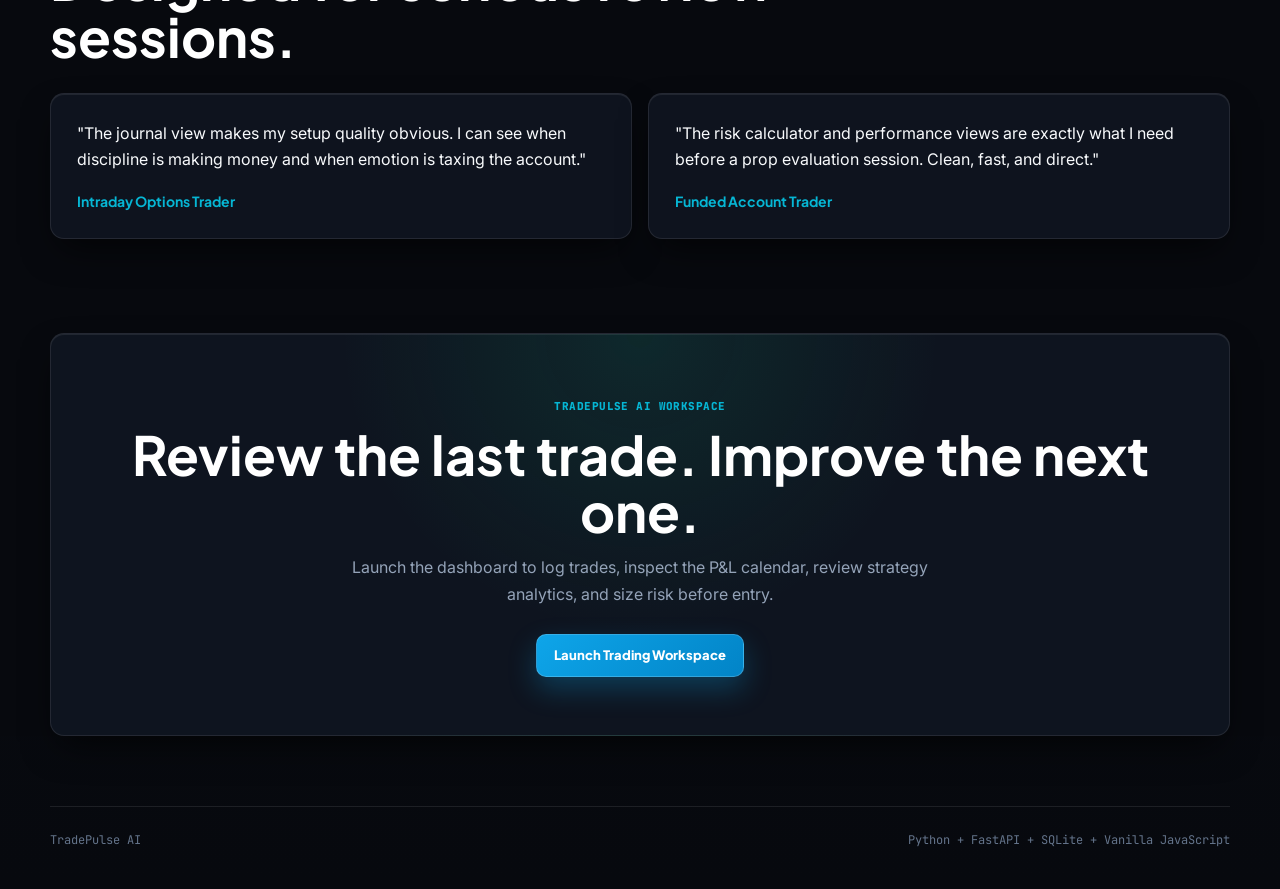
==== commit 07f9bcfa: "feat: integrate Python quant engine and cost-aware trading analytics" ====
--- a/index.html
+++ b/index.html
@@ -3,300 +3,297 @@
 <head>
   <meta charset="UTF-8">
   <meta name="viewport" content="width=device-width, initial-scale=1.0">
-  <title>TradePulse AI – Smart AI Trading Journal & Performance Analytics</title>
-
-  <!-- Stylesheet -->
-  <link rel="stylesheet" href="styles.css">
+  <title>TradePulse AI - Smart Trading Journal & Performance Analytics</title>
+  <link rel="stylesheet" href="styles.css?v=navbar-logo-2">
 </head>
-<body>
-
-  <!-- Top Marquee Ticker Bar -->
+<body class="home-page">
+
   <div class="ticker-marquee">
     <div class="marquee-content">
-      <span class="marquee-item">AAPL: <span class="text-green">$185.40 (+1.2%)</span></span>
-      <span class="marquee-item">MSFT: <span class="text-green">$422.10 (+0.8%)</span></span>
-      <span class="marquee-item">NVDA: <span class="text-green">$128.50 (+3.4%)</span></span>
-      <span class="marquee-item">TSLA: <span class="text-red">$224.80 (-1.5%)</span></span>
-      <span class="marquee-item">META: <span class="text-green">$512.30 (+2.4%)</span></span>
-      <span class="marquee-item">AMZN: <span class="text-green">$186.70 (+1.1%)</span></span>
-      <span class="marquee-item">NFLX: <span class="text-green">$654.20 (+1.9%)</span></span>
-      <span class="marquee-item">AMD: <span class="text-red">$149.80 (-0.7%)</span></span>
-      <span class="marquee-item">JPM: <span class="text-green">$211.50 (+0.5%)</span></span>
-      <span class="marquee-item">BTC-USD: <span class="text-green">$64,250 (+2.1%)</span></span>
-      <span class="marquee-item">ETH-USD: <span class="text-green">$3,420 (+1.8%)</span></span>
-      <span class="marquee-item">RELIANCE: <span class="text-green">₹3,015 (+1.4%)</span></span>
-      <span class="marquee-item">NIFTY 50: <span class="text-green">25,350 (+0.6%)</span></span>
-      <span class="marquee-item">BANKNIFTY: <span class="text-green">51,800 (+0.9%)</span></span>
+      <span class="ticker-live-badge"><span class="live-dot"></span> LIVE MARKET SNAPSHOT</span>
+      <span class="marquee-item"><span class="marquee-symbol">AAPL</span> <span class="text-green">$185.40 +1.2%</span></span>
+      <span class="marquee-item"><span class="marquee-symbol">MSFT</span> <span class="text-green">$422.10 +0.8%</span></span>
+      <span class="marquee-item"><span class="marquee-symbol">NVDA</span> <span class="text-green">$128.50 +3.4%</span></span>
+      <span class="marquee-item"><span class="marquee-symbol">TSLA</span> <span class="text-red">$224.80 -1.5%</span></span>
+      <span class="marquee-item"><span class="marquee-symbol">BTC-USD</span> <span class="text-green">$64,250 +2.1%</span></span>
+      <span class="marquee-item"><span class="marquee-symbol">ETH-USD</span> <span class="text-green">$3,420 +1.8%</span></span>
+      <span class="marquee-item"><span class="marquee-symbol">NIFTY 50</span> <span class="text-green">25,350 +0.6%</span></span>
+      <span class="marquee-item"><span class="marquee-symbol">BANKNIFTY</span> <span class="text-green">51,800 +0.9%</span></span>
     </div>
   </div>
 
-  <div class="dashboard-container">
-    
-    <!-- Navbar Header -->
-    <header class="navbar">
-      <div class="brand">
-        <a href="index.html" style="text-decoration:none; display:flex; align-items:center; gap:14px;">
-          <div class="brand-icon">⚡</div>
-          <div class="brand-text">
-            <h1>TradePulse AI</h1>
-            <p>Smart AI-Powered Trading Journal & Performance Analytics</p>
-          </div>
-        </a>
-      </div>
-
-      <div class="user-profile-bar">
-        <a href="#features" class="btn-hero-secondary" style="padding: 8px 16px; font-size: 13px; text-decoration: none;">Features</a>
-        <a href="#how-it-works" class="btn-hero-secondary" style="padding: 8px 16px; font-size: 13px; text-decoration: none;">How It Works</a>
-        <a href="#testimonials" class="btn-hero-secondary" style="padding: 8px 16px; font-size: 13px; text-decoration: none;">Testimonials</a>
-
-        <a href="dashboard.html" class="btn-add-trade" style="text-decoration:none;">
-          <span>🚀 Launch App Workspace</span>
-        </a>
-      </div>
-    </header>
-
-    <!-- Hero Section -->
-    <div class="home-hero-grid">
-      <div class="hero-text-box">
-        <div class="home-announcement-bar">
-          <span>⚡ NEW: TradePulse AI v2.5 Launch</span>
-          <span>•</span>
-          <span style="color:#ffffff;">AI Coach & Risk Guard Active</span>
-        </div>
-        <h1>Stop Trading Blind. <br>Master Your Edge with AI.</h1>
-        <p>
-          The ultimate AI-powered trading journal & quantitative analytics platform for Stock, Options, Crypto, and Forex traders. Log trades effortlessly, eliminate emotional execution mistakes, and protect your capital.
+  <header class="home-nav">
+    <a href="index.html" class="home-brand" aria-label="TradePulse AI home">
+      <img src="assets/logo/tradepulse-ai-horizontal.png" alt="TradePulse AI" class="home-brand-logo">
+    </a>
+
+    <nav class="home-nav-links" aria-label="Primary navigation">
+      <a href="#features">Features</a>
+      <a href="#workflow">Workflow</a>
+      <a href="#analytics">Analytics</a>
+      <a href="#testimonials">Results</a>
+    </nav>
+
+    <a href="dashboard.html" class="home-nav-cta">Launch Workspace</a>
+  </header>
+
+  <main>
+    <section class="home-hero" aria-labelledby="hero-title">
+      <img class="home-hero-image" src="assets/homepage-hero-terminal.png" alt="TradePulse AI trading analytics dashboard on a professional trading desk">
+      <div class="home-hero-overlay"></div>
+      <div class="home-hero-content reveal-on-load">
+        <div class="home-eyebrow">
+          <span class="live-dot"></span>
+          FastAPI-powered trading journal and analytics engine
+        </div>
+        <h1 id="hero-title">TradePulse AI</h1>
+        <p class="home-hero-copy">
+          A premium trading journal for disciplined traders who want clean execution records, Python-backed performance analytics, risk controls, and market context in one focused workspace.
         </p>
-        <div class="hero-cta-group">
-          <a href="dashboard.html" class="btn-hero-primary" style="text-decoration:none;">
-            <span>🚀 Open Trading Dashboard</span>
-          </a>
-          <a href="dashboard.html" class="btn-hero-secondary" style="text-decoration:none;">
-            <span>🔐 Quick Demo Portal</span>
-          </a>
-        </div>
-        <div class="hero-trust-badges">
-          <span>🔒 Bank-Grade Encryption</span>
-          <span>⚡ Real-Time Analytics</span>
-          <span>🇮🇳 Indian Equities & Global Markets</span>
-        </div>
-      </div>
-
-      <div class="hero-visual-card">
-        <div style="display:flex; justify-content:space-between; align-items:center; margin-bottom:16px;">
-          <div>
-            <div style="font-size:12px; color:var(--text-muted); font-weight:700;">LIVE PERFORMANCE PREVIEW</div>
-            <div style="font-family:'Outfit',sans-serif; font-size:24px; font-weight:800; color:var(--green-accent);">+$14,250.00 (+18.4%)</div>
-          </div>
-          <span class="tag-pill tag-disciplined" style="font-size:12px; padding:6px 12px;">72.4% Win Rate</span>
-        </div>
-
-        <div style="height: 180px; width:100%; margin-bottom:16px;">
-          <svg viewBox="0 0 400 130" preserveAspectRatio="none" style="width:100%; height:100%;">
-            <path d="M0 110 L40 90 L80 100 L120 70 L160 85 L200 55 L240 65 L280 40 L320 55 L360 30 L400 40 L400 130 L0 130 Z" fill="rgba(6, 182, 212, 0.15)" />
-            <path d="M0 110 L40 90 L80 100 L120 70 L160 85 L200 55 L240 65 L280 40 L320 55 L360 30 L400 40" fill="none" stroke="#06b6d4" stroke-width="3" stroke-linecap="round" stroke-linejoin="round" />
-            <circle cx="400" cy="40" r="5" fill="#10b981" />
-          </svg>
-        </div>
-
-        <div style="display:grid; grid-template-columns:1fr 1fr 1fr; gap:12px; text-align:center;">
-          <div style="background:rgba(15,23,42,0.6); padding:10px; border-radius:8px; border:1px solid var(--border-card);">
-            <div style="font-size:11px; color:var(--text-muted);">Profit Factor</div>
-            <div style="font-family:'Outfit',sans-serif; font-weight:700; color:var(--cyan-accent); font-size:16px;">2.85</div>
-          </div>
-          <div style="background:rgba(15,23,42,0.6); padding:10px; border-radius:8px; border:1px solid var(--border-card);">
-            <div style="font-size:11px; color:var(--text-muted);">Execution Score</div>
-            <div style="font-family:'Outfit',sans-serif; font-weight:700; color:var(--green-accent); font-size:16px;">9.8 / 10</div>
-          </div>
-          <div style="background:rgba(15,23,42,0.6); padding:10px; border-radius:8px; border:1px solid var(--border-card);">
-            <div style="font-size:11px; color:var(--text-muted);">Mistake Leaks</div>
-            <div style="font-family:'Outfit',sans-serif; font-weight:700; color:var(--green-accent); font-size:16px;">$0.00</div>
-          </div>
-        </div>
-      </div>
-    </div>
-
-    <!-- Stats Band -->
-    <div class="stats-band">
-      <div>
-        <div class="stat-band-num">1.5M+</div>
-        <div class="stat-band-label">Trades Logged & Analyzed</div>
-      </div>
-      <div>
-        <div class="stat-band-num" style="color:var(--green-accent);">2.8x</div>
-        <div class="stat-band-label">Trader Profitability Multiplier</div>
-      </div>
-      <div>
-        <div class="stat-band-num" style="color:var(--purple-accent);">-68%</div>
-        <div class="stat-band-label">Reduction in FOMO & Revenge Trades</div>
-      </div>
-      <div>
-        <div class="stat-band-num" style="color:var(--yellow-accent);">18,500+</div>
-        <div class="stat-band-label">Active Global Traders</div>
-      </div>
-    </div>
-
-    <!-- Features Matrix Section -->
-    <section id="features">
-      <div class="home-section-head">
-        <h2>Everything You Need to <em>Build & Scale</em> Your Edge</h2>
-        <p>Built for serious traders who value systematic discipline over emotion.</p>
-      </div>
-
-      <div class="feature-matrix-grid">
-        <div class="home-feature-card">
-          <div class="feature-icon-wrapper">🤖</div>
-          <h3>AI Performance Coach</h3>
-          <p>Instant plain-English diagnosis highlighting your top win-rate strategies, optimal trading hours, and exact dollar cost of execution mistakes.</p>
-        </div>
-
-        <div class="home-feature-card">
-          <div class="feature-icon-wrapper">🛡️</div>
-          <h3>Prop Firm Risk Guard</h3>
-          <p>Set hard daily max loss limits and loss streak thresholds. Triggers immediate protocol warnings to halt emotional revenge trading.</p>
-        </div>
-
-        <div class="home-feature-card">
-          <div class="feature-icon-wrapper">📐</div>
-          <h3>Smart Position Sizer</h3>
-          <p>Calculate exact recommended shares and contracts instantly based on account balance, risk tolerance %, entry price, and stop loss distance.</p>
-        </div>
-
-        <div class="home-feature-card">
-          <div class="feature-icon-wrapper">📅</div>
-          <h3>Interactive P&L Calendar</h3>
-          <p>Color-coded monthly heatmap grid showing daily net P&L and % return with single-click trade detail inspection for every trading session.</p>
-        </div>
-
-        <div class="home-feature-card">
-          <div class="feature-icon-wrapper">📚</div>
-          <h3>Pre-Trade Playbook</h3>
-          <p>Interactive setup checklist enforcing timeframe alignment, volume confirmation, and minimum 2:1 Risk:Reward discipline before trade entry.</p>
-        </div>
-
-        <div class="home-feature-card">
-          <div class="feature-icon-wrapper">📊</div>
-          <h3>Live Technical Charting</h3>
-          <p>Candlestick market charts with SMA 20/50, Bollinger Bands, RSI, and MACD indicators for US Megacap Tech, Crypto, and Indian Equities.</p>
-        </div>
-      </div>
-    </section>
-
-    <!-- How It Works (3 Steps) -->
-    <section id="how-it-works">
-      <div class="home-section-head">
-        <h2>How <em>TradePulse AI</em> Works</h2>
-        <p>Three simple steps to transform your trading consistency.</p>
-      </div>
-
-      <div class="steps-flow-container">
-        <div class="step-card">
-          <div class="step-number-badge">1</div>
-          <h3 style="font-family:'Outfit',sans-serif; font-size:18px; margin-bottom:8px;">Log & Tag Trades</h3>
-          <p style="font-size:14px; color:var(--text-muted);">Record entry/exit prices, asset class, strategy setup, emotion, and chart snapshots in seconds.</p>
-        </div>
-
-        <div class="step-card">
-          <div class="step-number-badge">2</div>
-          <h3 style="font-family:'Outfit',sans-serif; font-size:18px; margin-bottom:8px;">AI Diagnosis & Review</h3>
-          <p style="font-size:14px; color:var(--text-muted);">The AI Coach analyzes your trading pattern and pinpoints emotional leaks like FOMO or early exits.</p>
-        </div>
-
-        <div class="step-card">
-          <div class="step-number-badge">3</div>
-          <h3 style="font-family:'Outfit',sans-serif; font-size:18px; margin-bottom:8px;">Protect & Scale Capital</h3>
-          <p style="font-size:14px; color:var(--text-muted);">Use the Position Calculator and Risk Guard to manage risk and scale your account with 100% discipline.</p>
-        </div>
-      </div>
-    </section>
-
-    <!-- Comparison Matrix -->
-    <div class="home-section-head">
-      <h2>TradePulse AI vs. <em>Manual Spreadsheets</em></h2>
-      <p>Why professional traders upgrade from Excel & paper logs.</p>
-    </div>
-
-    <table class="home-compare-table">
-      <thead>
-        <tr>
-          <th>Platform Capability</th>
-          <th style="color:var(--cyan-accent); font-weight:700;">⚡ TradePulse AI</th>
-          <th>📊 Excel / Paper Journal</th>
-        </tr>
-      </thead>
-      <tbody>
-        <tr>
-          <td>AI Behavioral Diagnosis & Leak Detection</td>
-          <td style="color:var(--green-accent); font-weight:700;">✅ Automated Plain-English Insights</td>
-          <td style="color:var(--red-accent);">❌ None</td>
-        </tr>
-        <tr>
-          <td>Prop Firm Daily Risk Guard Alerts</td>
-          <td style="color:var(--green-accent); font-weight:700;">✅ Automated Breach Warning</td>
-          <td style="color:var(--red-accent);">❌ Manual (Easy to ignore)</td>
-        </tr>
-        <tr>
-          <td>Interactive Position Size Calculator</td>
-          <td style="color:var(--green-accent); font-weight:700;">✅ Built-in Share / Risk Math</td>
-          <td style="color:var(--red-accent);">❌ Complex formulas needed</td>
-        </tr>
-        <tr>
-          <td>Multi-Account Partitioning (Prop vs Personal)</td>
-          <td style="color:var(--green-accent); font-weight:700;">✅ 1-Click Instant Switcher</td>
-          <td style="color:var(--red-accent);">❌ Separate file clutter</td>
-        </tr>
-        <tr>
-          <td>Interactive Chart Snapshots & Lightbox</td>
-          <td style="color:var(--green-accent); font-weight:700;">✅ Embedded 📸 Lightbox Viewer</td>
-          <td style="color:var(--red-accent);">❌ Broken image links</td>
-        </tr>
-      </tbody>
-    </table>
-
-    <!-- Testimonials Section -->
-    <section id="testimonials">
-      <div class="home-section-head">
-        <h2>What <em>Serious Traders</em> Say</h2>
-        <p>Real feedback from traders who transformed their performance.</p>
-      </div>
-
-      <div class="grid-2" style="margin-bottom: 64px;">
-        <div class="chart-card">
-          <div style="color:var(--yellow-accent); font-size:18px; margin-bottom:8px;">⭐⭐⭐⭐⭐</div>
-          <p style="font-size:14px; color:var(--text-main); font-style:italic; margin-bottom:12px;">
-            "The AI Coach identified that my FOMO trades on Monday mornings were eating away 40% of my net profits. Once I fixed that rule, my account turned profitable."
-          </p>
-          <div style="font-weight:700; color:var(--cyan-accent); font-size:14px;">Abhay K.</div>
-          <div style="font-size:12px; color:var(--text-muted);">Intraday Options Trader</div>
-        </div>
-
-        <div class="chart-card">
-          <div style="color:var(--yellow-accent); font-size:18px; margin-bottom:8px;">⭐⭐⭐⭐⭐</div>
-          <p style="font-size:14px; color:var(--text-main); font-style:italic; margin-bottom:12px;">
-            "The Prop Firm Risk Guard saved me from blowing my funded evaluation twice this month. The position calculator is lightning fast."
-          </p>
-          <div style="font-weight:700; color:var(--cyan-accent); font-size:14px;">Vikram S.</div>
-          <div style="font-size:12px; color:var(--text-muted);">Prop Firm Swing Trader</div>
-        </div>
-      </div>
-    </section>
-
-    <!-- Bottom CTA Banner -->
-    <div class="chart-card" style="text-align:center; padding:40px 20px; background:linear-gradient(135deg, rgba(6,182,212,0.15), rgba(168,85,247,0.15)); border-color:var(--cyan-accent);">
-      <h2 style="font-family:'Outfit',sans-serif; font-size:28px; font-weight:800; margin-bottom:12px;">Ready to Elevate Your Trading Edge?</h2>
-      <p style="color:var(--text-muted); margin-bottom:24px; max-width:500px; margin-left:auto; margin-right:auto;">
-        Join thousands of disciplined stock, options, crypto, and forex traders using TradePulse AI.
-      </p>
-      <a href="dashboard.html" class="btn-hero-primary" style="text-decoration:none;">
-        <span>🚀 Open Live Dashboard Now</span>
-      </a>
-    </div>
-
-  </div>
-
-  <footer style="text-align:center; padding:30px 20px; border-top:1px solid var(--border-card); font-size:13px; color:var(--text-dim); margin-top:40px;">
-    © 2026 TradePulse AI. Smart AI-Powered Trading Journal & Performance Analytics. All rights reserved.
+        <div class="home-actions">
+          <a href="dashboard.html" class="home-primary-action">Open Trading Dashboard</a>
+          <a href="#features" class="home-secondary-action">Explore Features</a>
+        </div>
+        <div class="home-hero-meta" aria-label="Platform highlights">
+          <span>SQLite persistence</span>
+          <span>Python analytics</span>
+          <span>Vanilla JavaScript UI</span>
+        </div>
+      </div>
+
+      <aside class="home-floating-panel reveal-on-load" aria-label="Trading performance preview">
+        <div class="home-panel-header">
+          <span>Today</span>
+          <strong class="text-green">Risk Within Limits</strong>
+        </div>
+        <div class="home-panel-value text-green">+$14,250</div>
+        <div class="home-mini-chart" aria-hidden="true">
+          <span style="height:34%"></span>
+          <span style="height:46%"></span>
+          <span style="height:38%"></span>
+          <span style="height:62%"></span>
+          <span style="height:54%"></span>
+          <span style="height:76%"></span>
+          <span style="height:68%"></span>
+          <span style="height:88%"></span>
+        </div>
+        <div class="home-panel-grid">
+          <div><small>Win Rate</small><strong>72.4%</strong></div>
+          <div><small>Profit Factor</small><strong>2.85</strong></div>
+          <div><small>Avg R</small><strong>1.74R</strong></div>
+        </div>
+      </aside>
+    </section>
+
+    <section class="home-stats reveal-section" aria-label="TradePulse AI platform metrics">
+      <div>
+        <strong data-count="1500000">0</strong>
+        <span>Trades analyzed</span>
+      </div>
+      <div>
+        <strong data-count="68">0</strong>
+        <span>Less emotion-driven leakage</span>
+      </div>
+      <div>
+        <strong data-count="18500">0</strong>
+        <span>Global active traders</span>
+      </div>
+      <div>
+        <strong data-count="7">0</strong>
+        <span>Roadmap phases integrated</span>
+      </div>
+    </section>
+
+    <section id="features" class="home-section reveal-section">
+      <div class="home-section-head">
+        <span>Core System</span>
+        <h2>Built for repeatable execution, not noisy dashboards.</h2>
+        <p>TradePulse keeps the existing dark fintech terminal feel while giving each workflow a clear job: log, analyze, review, size risk, and improve.</p>
+      </div>
+
+      <div class="home-feature-grid">
+        <article class="home-feature-card">
+          <span class="home-card-index">01</span>
+          <h3>Trade Journal Engine</h3>
+          <p>Log entries, exits, size, setup, emotion, mistake, chart notes, and execution quality through a clean modal workflow.</p>
+        </article>
+        <article class="home-feature-card">
+          <span class="home-card-index">02</span>
+          <h3>Python P&amp;L Math</h3>
+          <p>P&amp;L, percentage return, risk amount, and R-multiple are calculated in the FastAPI service layer instead of the browser.</p>
+        </article>
+        <article class="home-feature-card">
+          <span class="home-card-index">03</span>
+          <h3>P&amp;L Calendar</h3>
+          <p>A month-by-month heatmap exposes daily performance clusters, loss streaks, and consistency patterns at a glance.</p>
+        </article>
+        <article class="home-feature-card">
+          <span class="home-card-index">04</span>
+          <h3>Risk Controls</h3>
+          <p>Position sizing and daily drawdown guardrails help traders define loss before entry and protect capital after mistakes.</p>
+        </article>
+      </div>
+    </section>
+
+    <section id="workflow" class="home-section home-workflow reveal-section">
+      <div class="home-section-head">
+        <span>Workflow</span>
+        <h2>From trade entry to behavioral insight in three steps.</h2>
+      </div>
+
+      <div class="home-flow">
+        <article>
+          <b>01</b>
+          <h3>Capture the trade</h3>
+          <p>Record the symbol, side, entry, exit, quantity, strategy, emotion, mistake, rating, and optional chart reference.</p>
+        </article>
+        <article>
+          <b>02</b>
+          <h3>Let the API calculate</h3>
+          <p>FastAPI validates the payload, SQLAlchemy persists the record, and Python services compute the financial metrics.</p>
+        </article>
+        <article>
+          <b>03</b>
+          <h3>Review the edge</h3>
+          <p>Use the calendar, equity curve, strategy breakdowns, mistake analytics, and market charts to refine the next trade.</p>
+        </article>
+      </div>
+    </section>
+
+    <section id="analytics" class="home-section home-analytics-band reveal-section">
+      <div>
+        <span class="home-section-kicker">Quant Workspace</span>
+        <h2>Every major trading view is connected to the same source of truth.</h2>
+        <p>The browser stays focused on rendering and interaction. FastAPI handles routes and orchestration. Python services handle calculations. SQLite keeps journal history local and durable.</p>
+      </div>
+      <div class="home-analytics-list">
+        <span>CRUD-backed journal</span>
+        <span>Equity curve ranges</span>
+        <span>Strategy analytics</span>
+        <span>Emotion analytics</span>
+        <span>Mistake tracking</span>
+        <span>Market data endpoint</span>
+      </div>
+    </section>
+
+    <section class="home-section reveal-section">
+      <div class="home-section-head">
+        <span>Comparison</span>
+        <h2>Why this feels sharper than a spreadsheet.</h2>
+      </div>
+
+      <div class="home-compare-wrap">
+        <table class="home-compare-table">
+          <thead>
+            <tr>
+              <th>Capability</th>
+              <th>TradePulse AI</th>
+              <th>Manual Journal</th>
+            </tr>
+          </thead>
+          <tbody>
+            <tr>
+              <td>Trade calculations</td>
+              <td>Python services calculate P&amp;L, return, risk, and R-multiple</td>
+              <td>Manual formulas that drift over time</td>
+            </tr>
+            <tr>
+              <td>Behavior review</td>
+              <td>Emotion and mistake analytics by realized P&amp;L</td>
+              <td>Hard to spot patterns without cleanup</td>
+            </tr>
+            <tr>
+              <td>Risk discipline</td>
+              <td>Position sizing and daily risk guard in the workspace</td>
+              <td>Separate calculator or mental math</td>
+            </tr>
+            <tr>
+              <td>Trade context</td>
+              <td>Candlestick detail with entry, exit, stop, and target markers</td>
+              <td>Disconnected screenshots and notes</td>
+            </tr>
+          </tbody>
+        </table>
+      </div>
+    </section>
+
+    <section id="testimonials" class="home-section reveal-section">
+      <div class="home-section-head">
+        <span>Trader Feedback</span>
+        <h2>Designed for serious review sessions.</h2>
+      </div>
+
+      <div class="home-testimonial-grid">
+        <article class="home-quote-card">
+          <p>"The journal view makes my setup quality obvious. I can see when discipline is making money and when emotion is taxing the account."</p>
+          <strong>Intraday Options Trader</strong>
+        </article>
+        <article class="home-quote-card">
+          <p>"The risk calculator and performance views are exactly what I need before a prop evaluation session. Clean, fast, and direct."</p>
+          <strong>Funded Account Trader</strong>
+        </article>
+      </div>
+    </section>
+
+    <section class="home-final-cta reveal-section">
+      <span>TradePulse AI Workspace</span>
+      <h2>Review the last trade. Improve the next one.</h2>
+      <p>Launch the dashboard to log trades, inspect the P&amp;L calendar, review strategy analytics, and size risk before entry.</p>
+      <a href="dashboard.html" class="home-primary-action">Launch Trading Workspace</a>
+    </section>
+  </main>
+
+  <footer class="home-footer">
+    <span>TradePulse AI</span>
+    <span>Python + FastAPI + SQLite + Vanilla JavaScript</span>
   </footer>
 
+  <script>
+    document.documentElement.style.scrollBehavior = 'smooth';
+
+    const revealObserver = new IntersectionObserver((entries) => {
+      entries.forEach((entry) => {
+        if (entry.isIntersecting) {
+          entry.target.classList.add('is-visible');
+          revealObserver.unobserve(entry.target);
+        }
+      });
+    }, { threshold: 0.16 });
+
+    document.querySelectorAll('.reveal-section').forEach((section) => {
+      revealObserver.observe(section);
+    });
+
+    const statObserver = new IntersectionObserver((entries) => {
+      entries.forEach((entry) => {
+        if (!entry.isIntersecting) return;
+        entry.target.querySelectorAll('[data-count]').forEach((item) => {
+          const target = Number(item.dataset.count);
+          const duration = 900;
+          const start = performance.now();
+
+          function tick(now) {
+            const progress = Math.min((now - start) / duration, 1);
+            const eased = 1 - Math.pow(1 - progress, 3);
+            const value = Math.round(target * eased);
+            item.textContent = target >= 1000000
+              ? `${(value / 1000000).toFixed(1)}M+`
+              : target >= 1000
+                ? `${value.toLocaleString()}+`
+                : target === 68
+                  ? `-${value}%`
+                  : value.toString();
+            if (progress < 1) requestAnimationFrame(tick);
+          }
+
+          requestAnimationFrame(tick);
+        });
+        statObserver.unobserve(entry.target);
+      });
+    }, { threshold: 0.45 });
+
+    const stats = document.querySelector('.home-stats');
+    if (stats) statObserver.observe(stats);
+  </script>
 </body>
 </html>
--- a/styles.css
+++ b/styles.css
@@ -1,29 +1,41 @@
-@import url('https://fonts.googleapis.com/css2?family=Inter:wght@300;400;500;600;700&family=Outfit:wght@500;600;700;800&display=swap');
+@import url('https://fonts.googleapis.com/css2?family=Inter:wght@300;400;500;600;700;800&family=JetBrains+Mono:ital,wght@0,400;0,500;0,600;0,700;1,400&family=Plus+Jakarta+Sans:wght@500;600;700;800&display=swap');
 
 :root {
   --bg-dark: #07090e;
-  --bg-card: rgba(15, 23, 42, 0.75);
-  --bg-card-hover: rgba(30, 41, 59, 0.85);
-  --border-card: rgba(255, 255, 255, 0.08);
-  --border-glow: rgba(56, 189, 248, 0.3);
+  --bg-surface-1: #0e131f;
+  --bg-surface-2: #141b2b;
+  --bg-card: rgba(18, 24, 38, 0.72);
+  --bg-card-hover: rgba(26, 36, 56, 0.85);
   
+  --border-subtle: rgba(255, 255, 255, 0.07);
+  --border-card: rgba(255, 255, 255, 0.09);
+  --border-glow: rgba(56, 189, 248, 0.25);
+  --border-emerald: rgba(16, 185, 129, 0.35);
+  --border-rose: rgba(244, 63, 94, 0.35);
+
   --text-main: #f8fafc;
   --text-muted: #94a3b8;
   --text-dim: #64748b;
-  
+
   --cyan-accent: #06b6d4;
   --blue-accent: #38bdf8;
   --green-accent: #10b981;
   --red-accent: #f43f5e;
   --purple-accent: #a855f7;
   --yellow-accent: #f59e0b;
-  
-  --radius-sm: 8px;
-  --radius-md: 14px;
-  --radius-lg: 20px;
-  
-  --shadow-main: 0 10px 30px -10px rgba(0, 0, 0, 0.5);
-  --shadow-glow: 0 0 20px rgba(56, 189, 248, 0.15);
+
+  --font-sans: 'Inter', -apple-system, BlinkMacSystemFont, sans-serif;
+  --font-heading: 'Plus Jakarta Sans', sans-serif;
+  --font-mono: 'JetBrains Mono', monospace;
+
+  --radius-sm: 6px;
+  --radius-md: 10px;
+  --radius-lg: 16px;
+  --radius-xl: 22px;
+
+  --shadow-main: 0 16px 36px -10px rgba(0, 0, 0, 0.7), inset 0 1px 0 0 rgba(255, 255, 255, 0.08);
+  --shadow-glow: 0 0 25px rgba(56, 189, 248, 0.15);
+  --shadow-lift: 0 20px 45px -12px rgba(0, 0, 0, 0.8), 0 0 30px -5px rgba(6, 182, 212, 0.15);
 }
 
 * {
@@ -32,39 +44,130 @@
   box-sizing: border-box;
 }
 
+/* Custom Scrollbar */
+::-webkit-scrollbar {
+  width: 6px;
+  height: 6px;
+}
+::-webkit-scrollbar-track {
+  background: var(--bg-dark);
+}
+::-webkit-scrollbar-thumb {
+  background: rgba(255, 255, 255, 0.15);
+  border-radius: 4px;
+}
+::-webkit-scrollbar-thumb:hover {
+  background: var(--cyan-accent);
+}
+
 body {
-  font-family: 'Inter', sans-serif;
+  font-family: var(--font-sans);
   background-color: var(--bg-dark);
   color: var(--text-main);
   min-height: 100vh;
   line-height: 1.5;
-  background-image: 
-    radial-gradient(at 10% 10%, rgba(6, 182, 212, 0.1) 0px, transparent 50%),
-    radial-gradient(at 90% 90%, rgba(168, 85, 247, 0.1) 0px, transparent 50%);
-  background-attachment: fixed;
+  overflow-x: hidden;
+  position: relative;
+  -webkit-font-smoothing: antialiased;
+}
+
+/* Ambient Canvas Background */
+.ambient-bg-canvas {
+  position: fixed;
+  top: 0;
+  left: 0;
+  width: 100vw;
+  height: 100vh;
+  pointer-events: none;
+  z-index: 0;
+  opacity: 0.35;
+}
+
+/* Dynamic Spotlight Glow */
+.ambient-glow {
+  position: fixed;
+  top: 0;
+  left: 0;
+  width: 100vw;
+  height: 100vh;
+  pointer-events: none;
+  z-index: 1;
+  background: radial-gradient(
+    700px circle at var(--mouse-x, 50%) var(--mouse-y, 50%),
+    rgba(6, 182, 212, 0.07),
+    rgba(168, 85, 247, 0.03) 40%,
+    transparent 80%
+  );
+  transition: background 0.1s ease;
 }
 
 /* Top Marquee Ticker Bar */
 .ticker-marquee {
-  background: rgba(15, 23, 42, 0.9);
-  border-bottom: 1px solid var(--border-card);
+  background: rgba(10, 14, 22, 0.85);
+  backdrop-filter: blur(16px);
+  -webkit-backdrop-filter: blur(16px);
+  border-bottom: 1px solid var(--border-subtle);
   padding: 8px 0;
   overflow: hidden;
   white-space: nowrap;
+  position: relative;
+  z-index: 20;
 }
 
 .marquee-content {
   display: inline-block;
-  animation: marquee 30s linear infinite;
+  animation: marquee 35s linear infinite;
+}
+
+.marquee-content:hover {
+  animation-play-state: paused;
 }
 
 .marquee-item {
   display: inline-flex;
   align-items: center;
   gap: 8px;
-  margin-right: 32px;
-  font-size: 13px;
+  margin-right: 36px;
+  font-family: var(--font-mono);
+  font-size: 12px;
+  font-weight: 500;
+  letter-spacing: -0.2px;
+}
+
+.marquee-symbol {
+  color: var(--text-muted);
   font-weight: 600;
+}
+
+.ticker-live-badge {
+  display: inline-flex;
+  align-items: center;
+  gap: 6px;
+  padding: 2px 8px;
+  background: rgba(16, 185, 129, 0.12);
+  border: 1px solid rgba(16, 185, 129, 0.3);
+  border-radius: 4px;
+  font-size: 10px;
+  font-family: var(--font-mono);
+  font-weight: 700;
+  color: var(--green-accent);
+  margin-left: 16px;
+  margin-right: 16px;
+}
+
+.live-dot {
+  width: 6px;
+  height: 6px;
+  background: var(--green-accent);
+  border-radius: 50%;
+  box-shadow: 0 0 8px var(--green-accent);
+  animation: pulseDot 1.5s infinite;
+}
+
+@keyframes pulseDot {
+  0% { opacity: 1; transform: scale(1); }
+  50% { opacity: 0.4; transform: scale(0.8); }
+  100% { opacity: 1; transform: scale(1); }
 }
 
 @keyframes marquee {
@@ -72,99 +175,485 @@
   100% { transform: translateX(-50%); }
 }
 
-.dashboard-container {
-  max-width: 1440px;
+/* Dashboard App Layout Structure */
+.dashboard-app-wrapper {
+  display: flex;
+  min-height: calc(100vh - 37px);
+  position: relative;
+  z-index: 10;
+}
+
+/* Sidebar Navigation Dock */
+.sidebar-dock {
+  width: 280px;
+  background: rgba(11, 15, 25, 0.85);
+  backdrop-filter: blur(20px);
+  -webkit-backdrop-filter: blur(20px);
+  border-right: 1px solid var(--border-subtle);
+  display: flex;
+  flex-direction: column;
+  justify-content: space-between;
+  padding: 20px 16px;
+  transition: all 0.3s cubic-bezier(0.2, 0.8, 0.2, 1);
+  position: sticky;
+  top: 0;
+  height: calc(100vh - 37px);
+  z-index: 100;
+  overflow-y: auto;
+}
+
+.sidebar-dock.collapsed {
+  width: 80px;
+}
+
+.sidebar-dock.collapsed .brand-text,
+.sidebar-dock.collapsed .nav-group-title,
+.sidebar-dock.collapsed .nav-btn-text,
+.sidebar-dock.collapsed .profile-info,
+.sidebar-dock.collapsed .status-footer-text,
+.sidebar-dock.collapsed .btn-add-trade span {
+  display: none;
+}
+
+.sidebar-dock.collapsed .btn-add-trade {
+  padding: 12px;
+  justify-content: center;
+}
+
+.sidebar-dock.collapsed .tab-btn {
+  justify-content: center;
+  padding: 12px;
+}
+
+.sidebar-brand {
+  display: flex;
+  align-items: center;
+  gap: 12px;
+  padding: 8px 12px;
+  margin-bottom: 24px;
+  text-decoration: none;
+}
+
+.brand-icon {
+  width: 40px;
+  height: 40px;
+  border-radius: var(--radius-md);
+  background: linear-gradient(135deg, #0ea5e9, #6366f1);
+  display: flex;
+  align-items: center;
+  justify-content: center;
+  font-size: 20px;
+  box-shadow: 0 4px 15px rgba(14, 165, 233, 0.3), inset 0 1px 0 rgba(255, 255, 255, 0.3);
+  flex-shrink: 0;
+}
+
+.brand-text h1 {
+  font-family: var(--font-heading);
+  font-size: 18px;
+  font-weight: 800;
+  letter-spacing: -0.5px;
+  color: #ffffff;
+  display: flex;
+  align-items: center;
+  gap: 6px;
+}
+
+.brand-text h1 .version-tag {
+  font-size: 9px;
+  font-family: var(--font-mono);
+  background: rgba(6, 182, 212, 0.15);
+  border: 1px solid rgba(6, 182, 212, 0.3);
+  color: var(--cyan-accent);
+  padding: 2px 5px;
+  border-radius: 4px;
+  font-weight: 700;
+}
+
+.brand-text p {
+  font-size: 11px;
+  color: var(--text-dim);
+  font-weight: 500;
+}
+
+/* Sidebar User / Account Pill */
+.sidebar-profile-card {
+  background: rgba(18, 25, 40, 0.6);
+  border: 1px solid var(--border-subtle);
+  border-radius: var(--radius-md);
+  padding: 10px 12px;
+  margin-bottom: 20px;
+  display: flex;
+  align-items: center;
+  gap: 10px;
+  transition: border-color 0.2s ease;
+}
+
+.sidebar-profile-card:hover {
+  border-color: var(--border-glow);
+}
+
+.avatar-badge {
+  width: 34px;
+  height: 34px;
+  border-radius: 8px;
+  background: linear-gradient(135deg, var(--cyan-accent), var(--purple-accent));
+  display: flex;
+  align-items: center;
+  justify-content: center;
+  font-family: var(--font-mono);
+  font-weight: 700;
+  font-size: 13px;
+  color: #ffffff;
+  flex-shrink: 0;
+  box-shadow: inset 0 1px 0 rgba(255, 255, 255, 0.2);
+}
+
+.profile-info {
+  display: flex;
+  flex-direction: column;
+  overflow: hidden;
+  width: 100%;
+}
+
+.profile-name {
+  font-size: 12px;
+  font-weight: 700;
+  color: var(--text-main);
+  display: flex;
+  align-items: center;
+  gap: 6px;
+}
+
+.badge-pro {
+  background: linear-gradient(135deg, var(--yellow-accent), #f97316);
+  color: #000;
+  font-size: 9px;
+  font-weight: 800;
+  padding: 1px 5px;
+  border-radius: 3px;
+  letter-spacing: 0.5px;
+  font-family: var(--font-mono);
+}
+
+.account-selector {
+  background: transparent;
+  border: none;
+  color: var(--cyan-accent);
+  font-size: 11px;
+  font-family: var(--font-sans);
+  font-weight: 600;
+  cursor: pointer;
+  outline: none;
+  padding: 0;
+  margin-top: 2px;
+  width: 100%;
+  text-overflow: ellipsis;
+}
+
+.account-selector option {
+  background: #0f172a;
+  color: var(--text-main);
+}
+
+/* Sidebar Navigation Items */
+.nav-group {
+  margin-bottom: 20px;
+}
+
+.nav-group-title {
+  font-size: 10px;
+  font-family: var(--font-mono);
+  font-weight: 700;
+  color: var(--text-dim);
+  text-transform: uppercase;
+  letter-spacing: 0.8px;
+  padding: 0 12px;
+  margin-bottom: 8px;
+}
+
+.sidebar-nav-list {
+  display: flex;
+  flex-direction: column;
+  gap: 4px;
+  list-style: none;
+}
+
+.tab-btn {
+  display: flex;
+  align-items: center;
+  gap: 12px;
+  width: 100%;
+  padding: 10px 14px;
+  font-family: var(--font-sans);
+  font-size: 13px;
+  font-weight: 500;
+  color: var(--text-muted);
+  background: transparent;
+  border: 1px solid transparent;
+  border-radius: var(--radius-md);
+  cursor: pointer;
+  transition: all 0.2s cubic-bezier(0.2, 0.8, 0.2, 1);
+  text-align: left;
+  position: relative;
+  outline: none;
+}
+
+.tab-btn .nav-icon {
+  font-size: 16px;
+  width: 20px;
+  text-align: center;
+  transition: transform 0.2s ease;
+}
+
+.tab-btn:hover {
+  color: var(--text-main);
+  background: rgba(255, 255, 255, 0.04);
+  border-color: rgba(255, 255, 255, 0.05);
+}
+
+.tab-btn:hover .nav-icon {
+  transform: scale(1.15);
+}
+
+.tab-btn.active {
+  color: #ffffff;
+  background: linear-gradient(90deg, rgba(6, 182, 212, 0.15), rgba(56, 189, 248, 0.05));
+  border-color: rgba(6, 182, 212, 0.3);
+  font-weight: 600;
+  box-shadow: inset 0 1px 0 rgba(255, 255, 255, 0.1), 0 4px 12px rgba(6, 182, 212, 0.1);
+}
+
+.tab-btn.active::before {
+  content: '';
+  position: absolute;
+  left: -1px;
+  top: 15%;
+  height: 70%;
+  width: 3px;
+  background: var(--cyan-accent);
+  border-radius: 0 4px 4px 0;
+  box-shadow: 0 0 10px var(--cyan-accent);
+}
+
+.nav-shortcut-hint {
+  margin-left: auto;
+  font-family: var(--font-mono);
+  font-size: 10px;
+  color: var(--text-dim);
+  background: rgba(255, 255, 255, 0.05);
+  padding: 1px 5px;
+  border-radius: 3px;
+  border: 1px solid rgba(255, 255, 255, 0.08);
+}
+
+.btn-add-trade {
+  background: linear-gradient(135deg, #0ea5e9, #0284c7);
+  color: #ffffff;
+  font-family: var(--font-heading);
+  font-size: 13px;
+  font-weight: 700;
+  padding: 12px 18px;
+  border: 1px solid rgba(255, 255, 255, 0.2);
+  border-radius: var(--radius-md);
+  cursor: pointer;
+  transition: all 0.25s cubic-bezier(0.2, 0.8, 0.2, 1);
+  box-shadow: 0 6px 20px rgba(14, 165, 233, 0.35);
+  display: flex;
+  align-items: center;
+  justify-content: center;
+  gap: 8px;
+  width: 100%;
+  outline: none;
+}
+
+.btn-add-trade:hover {
+  transform: translateY(-2px);
+  box-shadow: 0 10px 25px rgba(14, 165, 233, 0.5);
+  background: linear-gradient(135deg, #38bdf8, #0ea5e9);
+}
+
+.btn-add-trade:active {
+  transform: translateY(0);
+}
+
+.sidebar-status-footer {
+  padding-top: 16px;
+  border-top: 1px solid var(--border-subtle);
+  display: flex;
+  align-items: center;
+  justify-content: space-between;
+  font-size: 11px;
+  color: var(--text-dim);
+  font-family: var(--font-mono);
+}
+
+.status-footer-text {
+  display: flex;
+  align-items: center;
+  gap: 6px;
+}
+
+/* Main Content Workspace */
+.main-workspace {
+  flex: 1;
+  padding: 24px 32px;
+  max-width: 1600px;
+  width: 100%;
   margin: 0 auto;
-  padding: 24px;
-}
-
-/* Navbar Header */
-.navbar {
+  overflow-x: hidden;
+}
+
+/* Header Top Bar */
+.workspace-header {
   display: flex;
   justify-content: space-between;
   align-items: center;
-  padding: 18px 28px;
+  margin-bottom: 24px;
+}
+
+.workspace-title-box h2 {
+  font-family: var(--font-heading);
+  font-size: 24px;
+  font-weight: 800;
+  letter-spacing: -0.5px;
+  color: #ffffff;
+}
+
+.workspace-breadcrumb {
+  display: flex;
+  align-items: center;
+  gap: 8px;
+  font-size: 12px;
+  color: var(--text-muted);
+  font-weight: 500;
+}
+
+.workspace-actions {
+  display: flex;
+  align-items: center;
+  gap: 12px;
+}
+
+.btn-secondary-action {
+  background: rgba(18, 25, 40, 0.7);
+  border: 1px solid var(--border-card);
+  color: var(--text-main);
+  font-family: var(--font-sans);
+  font-size: 12px;
+  font-weight: 600;
+  padding: 8px 14px;
+  border-radius: var(--radius-md);
+  cursor: pointer;
+  transition: all 0.2s ease;
+  display: flex;
+  align-items: center;
+  gap: 6px;
+  text-decoration: none;
+}
+
+.btn-secondary-action:hover {
+  border-color: var(--border-glow);
+  background: rgba(26, 36, 56, 0.9);
+  color: #ffffff;
+}
+
+.toggle-sidebar-btn {
+  background: rgba(18, 25, 40, 0.7);
+  border: 1px solid var(--border-card);
+  color: var(--text-muted);
+  width: 36px;
+  height: 36px;
+  border-radius: var(--radius-md);
+  display: flex;
+  align-items: center;
+  justify-content: center;
+  cursor: pointer;
+  transition: all 0.2s ease;
+}
+
+.toggle-sidebar-btn:hover {
+  color: var(--text-main);
+  border-color: var(--border-glow);
+}
+
+/* Risk Alert Banner */
+.risk-alert-banner {
+  background: linear-gradient(90deg, rgba(244, 63, 94, 0.15), rgba(245, 158, 11, 0.15));
+  border: 1px solid var(--red-accent);
+  border-radius: var(--radius-lg);
+  padding: 14px 20px;
+  margin-bottom: 24px;
+  display: flex;
+  justify-content: space-between;
+  align-items: center;
+  box-shadow: 0 0 20px rgba(244, 63, 94, 0.2);
+  animation: bannerGlow 3s infinite alternate;
+}
+
+@keyframes bannerGlow {
+  0% { border-color: rgba(244, 63, 94, 0.6); box-shadow: 0 0 15px rgba(244, 63, 94, 0.15); }
+  100% { border-color: rgba(244, 63, 94, 1); box-shadow: 0 0 30px rgba(244, 63, 94, 0.35); }
+}
+
+.risk-alert-title {
+  font-family: var(--font-heading);
+  font-size: 14px;
+  font-weight: 700;
+  color: var(--red-accent);
+  display: flex;
+  align-items: center;
+  gap: 8px;
+}
+
+/* KPI Cards Asymmetric Grid */
+.kpi-grid {
+  display: grid;
+  grid-template-columns: 1.8fr 1fr 1fr 1fr 1fr;
+  gap: 16px;
+  margin-bottom: 28px;
+}
+
+@media (max-width: 1400px) {
+  .kpi-grid {
+    grid-template-columns: repeat(auto-fit, minmax(200px, 1fr));
+  }
+}
+
+.kpi-card {
   background: var(--bg-card);
   backdrop-filter: blur(16px);
   -webkit-backdrop-filter: blur(16px);
   border: 1px solid var(--border-card);
   border-radius: var(--radius-lg);
-  margin-bottom: 24px;
-  box-shadow: var(--shadow-main);
-}
-
-.brand {
-  display: flex;
-  align-items: center;
-  gap: 14px;
-}
-
-.brand-icon {
-  width: 44px;
-  height: 44px;
-  border-radius: 12px;
-  background: linear-gradient(135deg, var(--cyan-accent), var(--purple-accent));
-  display: flex;
-  align-items: center;
-  justify-content: center;
-  font-size: 22px;
-  box-shadow: var(--shadow-glow);
-}
-
-.brand-text h1 {
-  font-family: 'Outfit', sans-serif;
-  font-size: 22px;
-  font-weight: 700;
-  letter-spacing: -0.5px;
-  background: linear-gradient(90deg, #ffffff, var(--blue-accent));
-  -webkit-background-clip: text;
-  -webkit-text-fill-color: transparent;
-}
-
-.brand-text p {
-  font-size: 12px;
-  color: var(--text-muted);
-}
-
-.btn-add-trade {
-  background: linear-gradient(135deg, var(--green-accent), var(--cyan-accent));
-  color: #000000;
-  font-family: 'Outfit', sans-serif;
-  font-size: 14px;
-  font-weight: 700;
-  padding: 10px 22px;
-  border: none;
-  border-radius: var(--radius-md);
-  cursor: pointer;
-  transition: all 0.2s ease;
-  box-shadow: 0 4px 15px rgba(16, 185, 129, 0.3);
-  display: flex;
-  align-items: center;
-  gap: 8px;
-}
-
-.btn-add-trade:hover {
-  transform: translateY(-2px);
-  box-shadow: 0 6px 20px rgba(16, 185, 129, 0.5);
-}
-
-/* KPI Cards Grid */
-.kpi-grid {
-  display: grid;
-  grid-template-columns: repeat(auto-fit, minmax(210px, 1fr));
-  gap: 16px;
-  margin-bottom: 24px;
-}
-
-.kpi-card {
-  background: var(--bg-card);
-  backdrop-filter: blur(12px);
-  border: 1px solid var(--border-card);
-  border-radius: var(--radius-md);
-  padding: 18px;
-  transition: all 0.3s ease;
+  padding: 20px;
+  transition: transform 0.25s cubic-bezier(0.2, 0.8, 0.2, 1), box-shadow 0.25s ease, border-color 0.25s ease;
   position: relative;
   overflow: hidden;
+  box-shadow: var(--shadow-main);
+  transform-style: preserve-3d;
+  will-change: transform;
+}
+
+/* Card Subtle Lighting Overlay */
+.kpi-card::after {
+  content: '';
+  position: absolute;
+  top: 0;
+  left: 0;
+  width: 100%;
+  height: 100%;
+  pointer-events: none;
+  background: radial-gradient(
+    300px circle at var(--card-mouse-x, 50%) var(--card-mouse-y, 50%),
+    rgba(255, 255, 255, 0.05),
+    transparent 80%
+  );
+  opacity: 0;
+  transition: opacity 0.3s ease;
+}
+
+.kpi-card:hover::after {
+  opacity: 1;
 }
 
 .kpi-card::before {
@@ -172,131 +661,160 @@
   position: absolute;
   top: 0;
   left: 0;
-  width: 4px;
-  height: 100%;
+  width: 100%;
+  height: 2px;
   background: var(--blue-accent);
-}
-
-.kpi-card.green::before { background: var(--green-accent); }
-.kpi-card.red::before { background: var(--red-accent); }
-.kpi-card.purple::before { background: var(--purple-accent); }
-.kpi-card.yellow::before { background: var(--yellow-accent); }
+  opacity: 0.8;
+}
+
+.kpi-card.green::before { background: linear-gradient(90deg, var(--green-accent), var(--cyan-accent)); }
+.kpi-card.red::before { background: linear-gradient(90deg, var(--red-accent), var(--yellow-accent)); }
+.kpi-card.purple::before { background: linear-gradient(90deg, var(--purple-accent), var(--blue-accent)); }
+.kpi-card.yellow::before { background: linear-gradient(90deg, var(--yellow-accent), var(--green-accent)); }
 
 .kpi-card:hover {
-  transform: translateY(-4px);
   border-color: var(--border-glow);
-  box-shadow: var(--shadow-glow);
+  box-shadow: var(--shadow-lift);
+}
+
+/* Featured Hero KPI Card */
+.kpi-card.hero-kpi {
+  background: linear-gradient(135deg, rgba(16, 185, 129, 0.08), rgba(18, 24, 38, 0.85));
+  border-color: rgba(16, 185, 129, 0.25);
+}
+
+.kpi-card.hero-kpi.red-hero {
+  background: linear-gradient(135deg, rgba(244, 63, 94, 0.08), rgba(18, 24, 38, 0.85));
+  border-color: rgba(244, 63, 94, 0.25);
+}
+
+.kpi-header-flex {
+  display: flex;
+  justify-content: space-between;
+  align-items: center;
+  margin-bottom: 8px;
 }
 
 .kpi-title {
-  font-size: 12px;
-  font-weight: 600;
+  font-size: 11px;
+  font-family: var(--font-mono);
+  font-weight: 700;
   color: var(--text-muted);
   text-transform: uppercase;
-  letter-spacing: 0.5px;
-  margin-bottom: 6px;
-}
+  letter-spacing: 0.6px;
+}
+
+.kpi-badge {
+  font-size: 10px;
+  font-family: var(--font-mono);
+  font-weight: 700;
+  padding: 2px 6px;
+  border-radius: 4px;
+}
+
+.kpi-badge.green { background: rgba(16, 185, 129, 0.15); color: var(--green-accent); border: 1px solid rgba(16, 185, 129, 0.3); }
+.kpi-badge.cyan { background: rgba(6, 182, 212, 0.15); color: var(--cyan-accent); border: 1px solid rgba(6, 182, 212, 0.3); }
 
 .kpi-value {
-  font-family: 'Outfit', sans-serif;
-  font-size: 26px;
+  font-family: var(--font-mono);
+  font-size: 28px;
   font-weight: 700;
-  color: var(--text-main);
+  color: #ffffff;
+  letter-spacing: -0.5px;
+  font-variant-numeric: tabular-nums;
+  margin-bottom: 4px;
+}
+
+.kpi-card.hero-kpi .kpi-value {
+  font-size: 34px;
 }
 
 .kpi-subtext {
-  font-size: 13px;
-  font-weight: 600;
-  margin-top: 4px;
-}
-
-.text-green { color: var(--green-accent); }
-.text-red { color: var(--red-accent); }
-.text-cyan { color: var(--cyan-accent); }
-
-/* Navigation Tabs */
-.tabs-header {
-  display: flex;
-  gap: 10px;
-  border-bottom: 1px solid var(--border-card);
-  margin-bottom: 24px;
-  overflow-x: auto;
-}
-
-.tab-btn {
-  padding: 12px 20px;
-  font-family: 'Outfit', sans-serif;
-  font-size: 14px;
-  font-weight: 600;
-  color: var(--text-muted);
-  background: transparent;
-  border: none;
-  border-bottom: 3px solid transparent;
-  cursor: pointer;
-  transition: all 0.2s ease;
-  white-space: nowrap;
-}
-
-.tab-btn:hover { color: var(--text-main); }
-.tab-btn.active {
-  color: var(--cyan-accent);
-  border-bottom-color: var(--cyan-accent);
-}
-
+  font-size: 12px;
+  font-weight: 500;
+  color: var(--text-dim);
+}
+
+.text-green { color: var(--green-accent) !important; }
+.text-red { color: var(--red-accent) !important; }
+.text-cyan { color: var(--cyan-accent) !important; }
+.text-muted { color: var(--text-muted) !important; }
+
+/* Tab Content Transitions */
 .tab-content {
   display: none;
-  animation: fadeIn 0.3s ease;
-}
-
-.tab-content.active { display: block; }
-
-@keyframes fadeIn {
-  from { opacity: 0; transform: translateY(6px); }
-  to { opacity: 1; transform: translateY(0); }
-}
-
-/* Section Cards & Containers */
+  opacity: 0;
+  transform: translateY(8px);
+  transition: opacity 0.3s ease, transform 0.3s ease;
+}
+
+.tab-content.active {
+  display: block;
+  opacity: 1;
+  transform: translateY(0);
+}
+
+/* Dashboard Section Cards */
 .chart-card {
   background: var(--bg-card);
-  backdrop-filter: blur(12px);
+  backdrop-filter: blur(16px);
+  -webkit-backdrop-filter: blur(16px);
   border: 1px solid var(--border-card);
-  border-radius: var(--radius-lg);
-  padding: 20px;
+  border-radius: var(--radius-xl);
+  padding: 24px;
   margin-bottom: 24px;
   box-shadow: var(--shadow-main);
+  transition: border-color 0.25s ease, box-shadow 0.25s ease, transform 0.25s ease;
+  position: relative;
+  overflow: hidden;
+}
+
+.chart-card:hover {
+  border-color: rgba(255, 255, 255, 0.12);
 }
 
 .chart-header {
   display: flex;
   justify-content: space-between;
   align-items: center;
-  margin-bottom: 16px;
+  margin-bottom: 20px;
+  padding-bottom: 12px;
+  border-bottom: 1px solid var(--border-subtle);
 }
 
 .chart-title {
-  font-family: 'Outfit', sans-serif;
-  font-size: 18px;
+  font-family: var(--font-heading);
+  font-size: 16px;
   font-weight: 700;
-  color: var(--text-main);
+  color: #ffffff;
+  display: flex;
+  align-items: center;
+  gap: 8px;
 }
 
 .plot-container {
   width: 100%;
-  min-height: 440px;
+  min-height: 420px;
 }
 
 .grid-2 {
   display: grid;
-  grid-template-columns: repeat(auto-fit, minmax(550px, 1fr));
+  grid-template-columns: repeat(auto-fit, minmax(500px, 1fr));
   gap: 24px;
 }
 
-/* P&L Calendar Grid */
+@media (max-width: 768px) {
+  .grid-2 {
+    grid-template-columns: 1fr;
+  }
+}
+
+/* Calendar Heatmap Matrix */
 .calendar-controls {
   display: flex;
   justify-content: space-between;
   align-items: center;
-  margin-bottom: 16px;
+  margin-bottom: 20px;
 }
 
 .calendar-grid {
@@ -307,111 +825,292 @@
 
 .cal-day-header {
   text-align: center;
-  font-size: 12px;
+  font-family: var(--font-mono);
+  font-size: 11px;
   font-weight: 700;
-  color: var(--text-muted);
+  color: var(--text-dim);
   padding: 8px 0;
   text-transform: uppercase;
 }
 
 .cal-cell {
-  background: rgba(15, 23, 42, 0.6);
-  border: 1px solid var(--border-card);
+  background: rgba(14, 19, 30, 0.7);
+  border: 1px solid var(--border-subtle);
   border-radius: var(--radius-md);
-  min-height: 90px;
+  min-height: 95px;
   padding: 10px;
   display: flex;
   flex-direction: column;
   justify-content: space-between;
-  transition: all 0.2s ease;
+  transition: all 0.2s cubic-bezier(0.2, 0.8, 0.2, 1);
   cursor: pointer;
+  position: relative;
+  overflow: hidden;
 }
 
 .cal-cell:hover {
-  transform: scale(1.03);
-  border-color: var(--blue-accent);
+  transform: translateY(-3px) scale(1.02);
+  border-color: var(--border-glow);
+  box-shadow: 0 8px 20px rgba(0, 0, 0, 0.5);
+  z-index: 5;
 }
 
 .cal-cell.profit {
-  background: rgba(16, 185, 129, 0.12);
+  background: linear-gradient(
+    145deg,
+    rgba(16, 185, 129, calc(0.08 + (var(--heat, 0.3) * 0.18))),
+    rgba(14, 19, 30, 0.82)
+  );
   border-color: rgba(16, 185, 129, 0.3);
 }
 
 .cal-cell.loss {
-  background: rgba(244, 63, 94, 0.12);
+  background: linear-gradient(
+    145deg,
+    rgba(244, 63, 94, calc(0.08 + (var(--heat, 0.3) * 0.18))),
+    rgba(14, 19, 30, 0.82)
+  );
   border-color: rgba(244, 63, 94, 0.3);
 }
 
 .cal-cell.empty {
-  opacity: 0.3;
+  opacity: 0.25;
   cursor: default;
+  pointer-events: none;
 }
 
 .cal-date-num {
-  font-size: 13px;
-  font-weight: 700;
+  font-family: var(--font-mono);
+  font-size: 12px;
+  font-weight: 600;
   color: var(--text-muted);
 }
 
 .cal-pnl-val {
-  font-family: 'Outfit', sans-serif;
+  font-family: var(--font-mono);
   font-size: 15px;
   font-weight: 700;
   text-align: right;
+  font-variant-numeric: tabular-nums;
 }
 
 .cal-trades-cnt {
-  font-size: 11px;
+  font-size: 10px;
+  font-family: var(--font-mono);
   color: var(--text-dim);
 }
 
-/* AI Insights Cards */
+/* AI Insights Box */
 .ai-insight-box {
-  background: linear-gradient(135deg, rgba(6, 182, 212, 0.1), rgba(168, 85, 247, 0.1));
-  border: 1px solid rgba(56, 189, 248, 0.3);
+  background: linear-gradient(135deg, rgba(6, 182, 212, 0.08), rgba(99, 102, 241, 0.08));
+  border: 1px solid rgba(6, 182, 212, 0.25);
+  border-radius: var(--radius-lg);
+  padding: 18px 22px;
+  margin-bottom: 16px;
+  display: flex;
+  gap: 16px;
+  align-items: flex-start;
+  box-shadow: inset 0 1px 0 rgba(255, 255, 255, 0.05);
+  transition: transform 0.2s ease, border-color 0.2s ease;
+}
+
+.ai-insight-box:hover {
+  transform: translateY(-2px);
+  border-color: rgba(6, 182, 212, 0.5);
+}
+
+.ai-icon {
+  font-size: 26px;
+  background: rgba(6, 182, 212, 0.15);
+  width: 46px;
+  height: 46px;
   border-radius: var(--radius-md);
-  padding: 16px 20px;
-  margin-bottom: 14px;
-  display: flex;
-  gap: 14px;
-  align-items: flex-start;
-}
-
-.ai-icon {
-  font-size: 24px;
+  display: flex;
+  align-items: center;
+  justify-content: center;
+  flex-shrink: 0;
 }
 
 .ai-content h4 {
-  font-family: 'Outfit', sans-serif;
-  font-size: 16px;
+  font-family: var(--font-heading);
+  font-size: 15px;
   font-weight: 700;
   color: var(--blue-accent);
-  margin-bottom: 4px;
+  margin-bottom: 6px;
 }
 
 .ai-content p {
   font-size: 13px;
   color: var(--text-main);
-}
-
-/* Tags & Badges */
+  line-height: 1.5;
+}
+
+/* Data Tables */
+.data-table-container {
+  overflow-x: auto;
+  max-height: 540px;
+  border-radius: var(--radius-lg);
+  border: 1px solid var(--border-subtle);
+  background: rgba(10, 14, 22, 0.5);
+}
+
+table {
+  width: 100%;
+  border-collapse: collapse;
+  text-align: left;
+  font-size: 13px;
+}
+
+th {
+  background: rgba(14, 20, 32, 0.95);
+  backdrop-filter: blur(10px);
+  color: var(--text-muted);
+  font-family: var(--font-mono);
+  font-size: 11px;
+  text-transform: uppercase;
+  letter-spacing: 0.5px;
+  padding: 14px 16px;
+  font-weight: 600;
+  position: sticky;
+  top: 0;
+  z-index: 10;
+  border-bottom: 1px solid var(--border-card);
+}
+
+td {
+  padding: 12px 16px;
+  border-bottom: 1px solid var(--border-subtle);
+  color: var(--text-main);
+  font-variant-numeric: tabular-nums;
+  font-family: var(--font-sans);
+}
+
+tr {
+  transition: background-color 0.15s ease;
+}
+
+tr:hover td {
+  background: rgba(255, 255, 255, 0.03);
+}
+
+/* Refined Tag Pills */
 .tag-pill {
-  padding: 4px 10px;
-  border-radius: 20px;
+  padding: 3px 10px;
+  border-radius: 4px;
   font-size: 11px;
+  font-family: var(--font-mono);
   font-weight: 600;
   display: inline-block;
-}
-
-.tag-breakout { background: rgba(56, 189, 248, 0.2); color: var(--blue-accent); }
-.tag-reversal { background: rgba(168, 85, 247, 0.2); color: var(--purple-accent); }
-.tag-scalp { background: rgba(245, 158, 11, 0.2); color: var(--yellow-accent); }
-
-.tag-disciplined { background: rgba(16, 185, 129, 0.2); color: var(--green-accent); }
-.tag-fomo { background: rgba(244, 63, 94, 0.2); color: var(--red-accent); }
-.tag-revenge { background: rgba(244, 63, 94, 0.3); color: #ff0055; }
-
-/* Modal Styling */
+  letter-spacing: 0.2px;
+}
+
+.tag-breakout { background: rgba(56, 189, 248, 0.12); color: var(--blue-accent); border: 1px solid rgba(56, 189, 248, 0.25); }
+.tag-reversal { background: rgba(168, 85, 247, 0.12); color: var(--purple-accent); border: 1px solid rgba(168, 85, 247, 0.25); }
+.tag-scalp { background: rgba(245, 158, 11, 0.12); color: var(--yellow-accent); border: 1px solid rgba(245, 158, 11, 0.25); }
+
+.tag-disciplined { background: rgba(16, 185, 129, 0.12); color: var(--green-accent); border: 1px solid rgba(16, 185, 129, 0.25); }
+.tag-fomo { background: rgba(244, 63, 94, 0.12); color: var(--red-accent); border: 1px solid rgba(244, 63, 94, 0.25); }
+.tag-revenge { background: rgba(244, 63, 94, 0.2); color: #ff3366; border: 1px solid rgba(244, 63, 94, 0.4); }
+
+/* Form Controls */
+.form-grid {
+  display: grid;
+  grid-template-columns: 1fr 1fr;
+  gap: 16px;
+}
+
+.form-group {
+  display: flex;
+  flex-direction: column;
+  gap: 6px;
+}
+
+.form-group.full { grid-column: span 2; }
+
+.form-group label {
+  font-size: 11px;
+  font-family: var(--font-mono);
+  font-weight: 600;
+  color: var(--text-muted);
+  text-transform: uppercase;
+  letter-spacing: 0.4px;
+}
+
+.form-input, .form-select, .form-textarea, .select-input {
+  background: rgba(14, 20, 32, 0.8);
+  border: 1px solid var(--border-card);
+  border-radius: var(--radius-md);
+  padding: 10px 14px;
+  color: var(--text-main);
+  font-family: var(--font-sans);
+  font-size: 13px;
+  outline: none;
+  transition: all 0.2s ease;
+}
+
+.form-input:focus, .form-select:focus, .form-textarea:focus, .select-input:focus {
+  border-color: var(--cyan-accent);
+  box-shadow: 0 0 12px rgba(6, 182, 212, 0.2);
+  background: rgba(18, 25, 40, 0.95);
+}
+
+.form-textarea {
+  resize: vertical;
+  min-height: 80px;
+}
+
+/* Position Calculator & Playbook Checklist */
+.calc-card {
+  background: rgba(14, 20, 32, 0.8);
+  border: 1px solid var(--border-card);
+  border-radius: var(--radius-lg);
+  padding: 24px;
+}
+
+.calc-result-box {
+  background: linear-gradient(135deg, rgba(6, 182, 212, 0.1), rgba(16, 185, 129, 0.1));
+  border: 1px solid var(--cyan-accent);
+  border-radius: var(--radius-lg);
+  padding: 20px;
+  text-align: center;
+  margin-top: 20px;
+  box-shadow: inset 0 1px 0 rgba(255, 255, 255, 0.1);
+}
+
+.calc-result-val {
+  font-family: var(--font-mono);
+  font-size: 36px;
+  font-weight: 800;
+  color: var(--green-accent);
+  margin: 6px 0;
+}
+
+.playbook-item {
+  display: flex;
+  align-items: center;
+  gap: 14px;
+  padding: 14px 18px;
+  background: rgba(14, 20, 32, 0.6);
+  border: 1px solid var(--border-subtle);
+  border-radius: var(--radius-md);
+  margin-bottom: 12px;
+  transition: all 0.2s ease;
+}
+
+.playbook-item:hover {
+  border-color: var(--cyan-accent);
+  background: rgba(18, 25, 40, 0.9);
+}
+
+.playbook-checkbox {
+  width: 18px;
+  height: 18px;
+  cursor: pointer;
+  accent-color: var(--cyan-accent);
+  border-radius: 4px;
+}
+
+/* Premium Modals */
 .modal-overlay {
   display: none;
   position: fixed;
@@ -419,8 +1118,9 @@
   left: 0;
   width: 100vw;
   height: 100vh;
-  background: rgba(7, 9, 14, 0.85);
-  backdrop-filter: blur(10px);
+  background: rgba(4, 6, 10, 0.85);
+  backdrop-filter: blur(16px);
+  -webkit-backdrop-filter: blur(16px);
   z-index: 10000;
   justify-content: center;
   align-items: center;
@@ -428,35 +1128,35 @@
 }
 
 .modal-card {
-  background: #0f172a;
+  background: #0f1624;
   border: 1px solid var(--border-glow);
-  border-radius: var(--radius-lg);
-  max-width: 650px;
+  border-radius: var(--radius-xl);
+  max-width: 680px;
   width: 100%;
   max-height: 90vh;
   overflow-y: auto;
-  box-shadow: 0 20px 50px rgba(0, 0, 0, 0.8);
-  animation: modalUp 0.3s ease;
-}
-
-@keyframes modalUp {
-  from { opacity: 0; transform: translateY(20px); }
-  to { opacity: 1; transform: translateY(0); }
+  box-shadow: 0 25px 60px rgba(0, 0, 0, 0.85), 0 0 40px rgba(6, 182, 212, 0.15);
+  animation: modal3D 0.3s cubic-bezier(0.2, 0.8, 0.2, 1);
+}
+
+@keyframes modal3D {
+  from { opacity: 0; transform: translateY(30px) scale(0.96); }
+  to { opacity: 1; transform: translateY(0) scale(1); }
 }
 
 .modal-header {
-  padding: 20px 24px;
-  border-bottom: 1px solid var(--border-card);
+  padding: 20px 28px;
+  border-bottom: 1px solid var(--border-subtle);
   display: flex;
   justify-content: space-between;
   align-items: center;
 }
 
 .modal-title {
-  font-family: 'Outfit', sans-serif;
+  font-family: var(--font-heading);
   font-size: 18px;
-  font-weight: 700;
-  color: var(--text-main);
+  font-weight: 800;
+  color: #ffffff;
 }
 
 .close-btn {
@@ -465,236 +1165,15 @@
   color: var(--text-muted);
   font-size: 24px;
   cursor: pointer;
+  transition: color 0.2s ease;
+}
+
+.close-btn:hover {
+  color: #ffffff;
 }
 
 .modal-body {
-  padding: 24px;
-}
-
-.form-grid {
-  display: grid;
-  grid-template-columns: 1fr 1fr;
-  gap: 16px;
-}
-
-.form-group {
-  display: flex;
-  flex-direction: column;
-  gap: 6px;
-}
-
-.form-group.full { grid-column: span 2; }
-
-.form-group label {
-  font-size: 12px;
-  font-weight: 600;
-  color: var(--text-muted);
-  text-transform: uppercase;
-}
-
-.form-input, .form-select, .form-textarea {
-  background: rgba(15, 23, 42, 0.8);
-  border: 1px solid var(--border-card);
-  border-radius: var(--radius-sm);
-  padding: 10px 14px;
-  color: var(--text-main);
-  font-family: inherit;
-  font-size: 14px;
-  outline: none;
-  transition: border-color 0.2s ease;
-}
-
-.form-input:focus, .form-select:focus, .form-textarea:focus {
-  border-color: var(--cyan-accent);
-}
-
-.form-textarea {
-  resize: vertical;
-  min-height: 70px;
-}
-
-/* Data Table */
-.data-table-container {
-  overflow-x: auto;
-  max-height: 500px;
-  border-radius: var(--radius-md);
-  border: 1px solid var(--border-card);
-}
-
-table {
-  width: 100%;
-  border-collapse: collapse;
-  text-align: left;
-  font-size: 13px;
-}
-
-th {
-  background: rgba(15, 23, 42, 0.95);
-  color: var(--text-muted);
-  padding: 12px 16px;
-  font-weight: 600;
-  position: sticky;
-  top: 0;
-  z-index: 10;
-}
-
-td {
-  padding: 12px 16px;
-  border-bottom: 1px solid var(--border-card);
-  color: var(--text-main);
-}
-
-tr:hover td {
-  background: rgba(255, 255, 255, 0.03);
-}
-
-@media (max-width: 768px) {
-  .navbar { flex-direction: column; align-items: flex-start; gap: 16px; }
-  .grid-2 { grid-template-columns: 1fr; }
-  .calendar-grid { grid-template-columns: repeat(7, minmax(40px, 1fr)); }
-  .form-grid { grid-template-columns: 1fr; }
-  .form-group.full { grid-column: span 1; }
-}
-
-/* User Profile & Account Selector Pill */
-.user-profile-bar {
-  display: flex;
-  align-items: center;
-  gap: 12px;
-}
-
-.profile-pill {
-  display: flex;
-  align-items: center;
-  gap: 10px;
-  background: rgba(15, 23, 42, 0.8);
-  border: 1px solid var(--border-glow);
-  padding: 6px 14px;
-  border-radius: 30px;
-}
-
-.avatar-badge {
-  width: 32px;
-  height: 32px;
-  border-radius: 50%;
-  background: linear-gradient(135deg, var(--cyan-accent), var(--purple-accent));
-  display: flex;
-  align-items: center;
-  justify-content: center;
-  font-weight: 700;
-  font-size: 14px;
-  color: #ffffff;
-}
-
-.profile-info {
-  display: flex;
-  flex-direction: column;
-}
-
-.profile-name {
-  font-size: 13px;
-  font-weight: 700;
-  color: var(--text-main);
-  display: flex;
-  align-items: center;
-  gap: 6px;
-}
-
-.badge-pro {
-  background: linear-gradient(135deg, var(--yellow-accent), var(--red-accent));
-  color: #000;
-  font-size: 10px;
-  font-weight: 800;
-  padding: 2px 6px;
-  border-radius: 4px;
-  letter-spacing: 0.5px;
-}
-
-.account-selector {
-  background: transparent;
-  border: none;
-  color: var(--cyan-accent);
-  font-size: 12px;
-  font-weight: 600;
-  cursor: pointer;
-  outline: none;
-}
-
-/* Risk Alert Banner */
-.risk-alert-banner {
-  background: linear-gradient(90deg, rgba(244, 63, 94, 0.25), rgba(245, 158, 11, 0.25));
-  border: 1px solid var(--red-accent);
-  border-radius: var(--radius-md);
-  padding: 14px 20px;
-  margin-bottom: 24px;
-  display: flex;
-  justify-content: space-between;
-  align-items: center;
-  animation: pulseGlow 2s infinite alternate;
-}
-
-@keyframes pulseGlow {
-  0% { box-shadow: 0 0 10px rgba(244, 63, 94, 0.2); }
-  100% { box-shadow: 0 0 25px rgba(244, 63, 94, 0.5); }
-}
-
-.risk-alert-title {
-  font-family: 'Outfit', sans-serif;
-  font-size: 16px;
-  font-weight: 700;
-  color: var(--red-accent);
-  display: flex;
-  align-items: center;
-  gap: 8px;
-}
-
-/* Position Size Calculator */
-.calc-card {
-  background: rgba(15, 23, 42, 0.9);
-  border: 1px solid var(--border-glow);
-  border-radius: var(--radius-md);
-  padding: 20px;
-}
-
-.calc-result-box {
-  background: linear-gradient(135deg, rgba(6, 182, 212, 0.15), rgba(16, 185, 129, 0.15));
-  border: 1px solid var(--cyan-accent);
-  border-radius: var(--radius-md);
-  padding: 16px;
-  text-align: center;
-  margin-top: 16px;
-}
-
-.calc-result-val {
-  font-family: 'Outfit', sans-serif;
-  font-size: 32px;
-  font-weight: 800;
-  color: var(--green-accent);
-}
-
-/* Trading Playbook Checklist */
-.playbook-item {
-  display: flex;
-  align-items: center;
-  gap: 12px;
-  padding: 12px 16px;
-  background: rgba(15, 23, 42, 0.6);
-  border: 1px solid var(--border-card);
-  border-radius: var(--radius-sm);
-  margin-bottom: 10px;
-  transition: all 0.2s ease;
-}
-
-.playbook-item:hover {
-  border-color: var(--cyan-accent);
-  background: rgba(15, 23, 42, 0.9);
-}
-
-.playbook-checkbox {
-  width: 18px;
-  height: 18px;
-  cursor: pointer;
-  accent-color: var(--cyan-accent);
+  padding: 28px;
 }
 
 /* Lightbox Modal */
@@ -705,8 +1184,8 @@
   left: 0;
   width: 100vw;
   height: 100vh;
-  background: rgba(0, 0, 0, 0.9);
-  backdrop-filter: blur(12px);
+  background: rgba(0, 0, 0, 0.92);
+  backdrop-filter: blur(16px);
   z-index: 20000;
   justify-content: center;
   align-items: center;
@@ -716,281 +1195,978 @@
 .lightbox-img {
   max-width: 90vw;
   max-height: 85vh;
+  border-radius: var(--radius-lg);
+  border: 1px solid var(--cyan-accent);
+  box-shadow: 0 0 50px rgba(6, 182, 212, 0.4);
+}
+
+/* Responsive Rules */
+@media (max-width: 1024px) {
+  .dashboard-app-wrapper {
+    flex-direction: column;
+  }
+
+  .sidebar-dock {
+    width: 100%;
+    height: auto;
+    position: relative;
+    border-right: none;
+    border-bottom: 1px solid var(--border-subtle);
+  }
+
+  .main-workspace {
+    padding: 16px;
+  }
+
+  .kpi-grid {
+    grid-template-columns: repeat(2, 1fr);
+  }
+}
+
+@media (max-width: 640px) {
+  .kpi-grid {
+    grid-template-columns: 1fr;
+  }
+  .form-grid {
+    grid-template-columns: 1fr;
+  }
+  .form-group.full {
+    grid-column: span 1;
+  }
+}
+
+/* Homepage Experience */
+.home-page {
+  background-color: #07090e;
+  background:
+    radial-gradient(circle at 20% 10%, rgba(6, 182, 212, 0.11), transparent 32rem),
+    radial-gradient(circle at 78% 14%, rgba(16, 185, 129, 0.08), transparent 28rem),
+    linear-gradient(180deg, #07090e 0%, #0a101b 42%, #07090e 100%);
+}
+
+html:has(.home-page),
+.home-page main {
+  background-color: #07090e;
+}
+
+.home-page main,
+.home-nav,
+.home-footer {
+  position: relative;
+  z-index: 5;
+}
+
+.home-nav {
+  width: min(1180px, calc(100% - 32px));
+  margin: 18px auto 0;
+  min-height: 70px;
+  padding: 12px 14px;
+  display: flex;
+  align-items: center;
+  justify-content: space-between;
+  gap: 18px;
+  background: rgba(9, 14, 23, 0.74);
+  border: 1px solid var(--border-card);
+  border-radius: 12px;
+  backdrop-filter: blur(18px);
+  -webkit-backdrop-filter: blur(18px);
+  box-shadow: var(--shadow-main);
+  position: sticky;
+  top: 12px;
+  z-index: 60;
+}
+
+.home-brand {
+  display: flex;
+  align-items: center;
+  color: var(--text-main);
+  text-decoration: none;
+  min-width: 0;
+  flex: 0 0 auto;
+  padding: 4px 2px;
+}
+
+.home-brand-logo {
+  display: block;
+  height: 42px;
+  width: auto;
+  max-width: min(280px, 36vw);
+  object-fit: contain;
+  object-position: left center;
+  flex-shrink: 1;
+}
+
+.home-nav-links {
+  display: flex;
+  justify-content: center;
+  gap: 8px;
+  flex: 1;
+}
+
+.home-nav-links a,
+.home-secondary-action {
+  color: var(--text-muted);
+  text-decoration: none;
+  font-size: 13px;
+  font-weight: 650;
+  padding: 9px 12px;
+  border-radius: 9px;
+  border: 1px solid transparent;
+  transition: color 0.2s ease, background 0.2s ease, border-color 0.2s ease, transform 0.2s ease;
+}
+
+.home-nav-links a:hover,
+.home-secondary-action:hover {
+  color: #ffffff;
+  background: rgba(255, 255, 255, 0.055);
+  border-color: var(--border-card);
+  transform: translateY(-1px);
+}
+
+.home-nav-cta,
+.home-primary-action {
+  display: inline-flex;
+  align-items: center;
+  justify-content: center;
+  min-height: 42px;
+  padding: 11px 17px;
+  border-radius: 10px;
+  border: 1px solid rgba(255, 255, 255, 0.18);
+  color: #ffffff;
+  text-decoration: none;
+  font-family: var(--font-heading);
+  font-size: 13px;
+  font-weight: 800;
+  background: linear-gradient(135deg, #0ea5e9, #0284c7);
+  box-shadow: 0 12px 28px rgba(14, 165, 233, 0.28);
+  transition: transform 0.22s ease, box-shadow 0.22s ease, background 0.22s ease;
+}
+
+.home-nav-cta:hover,
+.home-primary-action:hover {
+  transform: translateY(-2px);
+  background: linear-gradient(135deg, #38bdf8, #0ea5e9);
+  box-shadow: 0 16px 34px rgba(14, 165, 233, 0.42);
+}
+
+.home-hero {
+  width: min(1180px, calc(100% - 32px));
+  min-height: 480px;
+  margin: 18px auto 44px;
+  padding: clamp(32px, 4.5vw, 52px);
+  display: flex;
+  align-items: center;
+  justify-content: space-between;
+  gap: clamp(24px, 4vw, 48px);
+  position: relative;
+  overflow: hidden;
+  border: 1px solid rgba(255, 255, 255, 0.1);
+  border-radius: 18px;
+  box-shadow: 0 24px 70px rgba(0, 0, 0, 0.65);
+  isolation: isolate;
+}
+
+.home-hero-image {
+  position: absolute;
+  inset: 0;
+  width: 100%;
+  height: 100%;
+  object-fit: cover;
+  z-index: -3;
+  transform: scale(1.01);
+}
+
+.home-hero-overlay {
+  position: absolute;
+  inset: 0;
+  z-index: -2;
+  background:
+    linear-gradient(90deg, rgba(7, 9, 14, 0.96) 0%, rgba(7, 9, 14, 0.82) 48%, rgba(7, 9, 14, 0.42) 100%),
+    linear-gradient(180deg, rgba(7, 9, 14, 0.2) 0%, rgba(7, 9, 14, 0.72) 100%);
+}
+
+.home-hero::after {
+  content: '';
+  position: absolute;
+  inset: auto 0 0 0;
+  height: 38%;
+  z-index: -1;
+  background: linear-gradient(0deg, rgba(7, 9, 14, 0.95), transparent);
+}
+
+.home-hero-content {
+  flex: 1 1 580px;
+  max-width: 660px;
+}
+
+.home-eyebrow,
+.home-section-head > span,
+.home-section-kicker,
+.home-final-cta > span {
+  display: inline-flex;
+  align-items: center;
+  gap: 8px;
+  margin-bottom: 12px;
+  color: var(--cyan-accent);
+  font-family: var(--font-mono);
+  font-size: 11px;
+  font-weight: 800;
+  letter-spacing: 0.04em;
+  text-transform: uppercase;
+}
+
+.home-hero h1 {
+  max-width: none;
+  margin: 0 0 14px;
+  font-family: var(--font-heading);
+  font-size: clamp(38px, 5.2vw, 68px);
+  line-height: 1.06;
+  letter-spacing: -0.025em;
+  color: #ffffff;
+  white-space: nowrap;
+}
+
+.home-hero-copy {
+  max-width: 580px;
+  color: #cbd5e1;
+  font-size: clamp(15px, 1.3vw, 17px);
+  line-height: 1.62;
+  margin: 0;
+}
+
+.home-actions {
+  display: flex;
+  flex-wrap: wrap;
+  gap: 12px;
+  margin-top: 22px;
+}
+
+.home-secondary-action {
+  min-height: 42px;
+  display: inline-flex;
+  align-items: center;
+  justify-content: center;
+  padding-inline: 17px;
+  background: rgba(15, 23, 42, 0.62);
+  border-color: rgba(255, 255, 255, 0.11);
+}
+
+.home-hero-meta {
+  display: flex;
+  flex-wrap: wrap;
+  gap: 8px;
+  margin-top: 18px;
+}
+
+.home-hero-meta span,
+.home-analytics-list span {
+  display: inline-flex;
+  align-items: center;
+  min-height: 28px;
+  padding: 5px 10px;
+  border-radius: 7px;
+  color: var(--text-muted);
+  background: rgba(15, 23, 42, 0.66);
+  border: 1px solid rgba(255, 255, 255, 0.09);
+  font-size: 12px;
+  font-family: var(--font-mono);
+}
+
+.home-floating-panel {
+  position: relative;
+  flex: 0 0 310px;
+  width: 310px;
+  align-self: center;
+  margin: 0;
+  padding: 18px;
+  border-radius: 14px;
+  background: rgba(9, 14, 23, 0.76);
+  border: 1px solid rgba(255, 255, 255, 0.12);
+  backdrop-filter: blur(20px);
+  -webkit-backdrop-filter: blur(20px);
+  box-shadow: 0 20px 45px -10px rgba(0, 0, 0, 0.7), 0 0 25px rgba(56, 189, 248, 0.12);
+}
+
+.home-panel-header,
+.home-panel-grid {
+  display: flex;
+  align-items: center;
+  justify-content: space-between;
+  gap: 10px;
+}
+
+.home-panel-header span,
+.home-panel-grid small {
+  color: var(--text-muted);
+  font-family: var(--font-mono);
+  font-size: 11px;
+}
+
+.home-panel-header strong {
+  font-size: 11px;
+  font-family: var(--font-mono);
+}
+
+.home-panel-value {
+  margin: 18px 0 10px;
+  font-family: var(--font-mono);
+  font-size: 34px;
+  font-weight: 800;
+}
+
+.home-mini-chart {
+  height: 118px;
+  display: flex;
+  align-items: flex-end;
+  gap: 8px;
+  padding: 16px 0 12px;
+  border-block: 1px solid rgba(255, 255, 255, 0.08);
+}
+
+.home-mini-chart span {
+  flex: 1;
+  min-width: 10px;
+  border-radius: 5px 5px 0 0;
+  background: linear-gradient(180deg, #10b981, #0ea5e9);
+  box-shadow: 0 0 18px rgba(16, 185, 129, 0.24);
+  animation: homeBarRise 900ms cubic-bezier(0.2, 0.8, 0.2, 1) both;
+  transform-origin: bottom;
+}
+
+.home-mini-chart span:nth-child(2n) {
+  background: linear-gradient(180deg, #38bdf8, #0f766e);
+  animation-delay: 90ms;
+}
+
+.home-panel-grid {
+  margin-top: 14px;
+  align-items: stretch;
+}
+
+.home-panel-grid div {
+  flex: 1;
+  padding: 10px;
+  border-radius: 9px;
+  background: rgba(15, 23, 42, 0.72);
+  border: 1px solid rgba(255, 255, 255, 0.08);
+}
+
+.home-panel-grid strong {
+  display: block;
+  margin-top: 5px;
+  font-family: var(--font-mono);
+  font-size: 16px;
+}
+
+.home-stats,
+.home-section,
+.home-final-cta,
+.home-footer {
+  width: min(1180px, calc(100% - 32px));
+  margin-inline: auto;
+}
+
+.home-stats {
+  display: grid;
+  grid-template-columns: repeat(4, 1fr);
+  gap: 14px;
+  margin-bottom: 82px;
+}
+
+.home-stats div,
+.home-feature-card,
+.home-flow article,
+.home-analytics-band,
+.home-quote-card,
+.home-final-cta {
+  background: rgba(18, 24, 38, 0.72);
+  border: 1px solid var(--border-card);
+  border-radius: 14px;
+  box-shadow: var(--shadow-main);
+  transition: transform 0.24s ease, border-color 0.24s ease, box-shadow 0.24s ease;
+}
+
+.home-stats div:hover,
+.home-feature-card:hover,
+.home-flow article:hover,
+.home-quote-card:hover {
+  transform: translateY(-5px);
+  border-color: var(--border-glow);
+  box-shadow: var(--shadow-lift);
+}
+
+.home-stats div {
+  padding: 20px;
+}
+
+.home-stats strong {
+  display: block;
+  font-family: var(--font-mono);
+  font-size: clamp(24px, 4vw, 36px);
+  color: #ffffff;
+}
+
+.home-stats span {
+  display: block;
+  margin-top: 6px;
+  color: var(--text-muted);
+  font-size: 13px;
+}
+
+.home-section {
+  margin-bottom: 94px;
+}
+
+.home-section-head {
+  max-width: 760px;
+  margin-bottom: 28px;
+}
+
+.home-section-head h2,
+.home-analytics-band h2,
+.home-final-cta h2 {
+  font-family: var(--font-heading);
+  font-size: clamp(30px, 5vw, 54px);
+  line-height: 1.05;
+  letter-spacing: 0;
+  color: #ffffff;
+}
+
+.home-section-head p,
+.home-analytics-band p,
+.home-final-cta p {
+  margin-top: 14px;
+  color: var(--text-muted);
+  font-size: 16px;
+  line-height: 1.7;
+}
+
+.home-feature-grid {
+  display: grid;
+  grid-template-columns: repeat(4, 1fr);
+  gap: 16px;
+}
+
+.home-feature-card {
+  min-height: 250px;
+  padding: 22px;
+  position: relative;
+  overflow: hidden;
+}
+
+.home-feature-card::before,
+.home-final-cta::before {
+  content: '';
+  position: absolute;
+  inset: 0;
+  pointer-events: none;
+  background: radial-gradient(circle at 20% 0%, rgba(6, 182, 212, 0.11), transparent 58%);
+  opacity: 0;
+  transition: opacity 0.24s ease;
+}
+
+.home-feature-card:hover::before,
+.home-final-cta:hover::before {
+  opacity: 1;
+}
+
+.home-card-index {
+  display: inline-flex;
+  margin-bottom: 42px;
+  color: var(--cyan-accent);
+  font-family: var(--font-mono);
+  font-size: 12px;
+  font-weight: 800;
+}
+
+.home-feature-card h3,
+.home-flow h3 {
+  margin-bottom: 10px;
+  color: #ffffff;
+  font-family: var(--font-heading);
+  font-size: 20px;
+}
+
+.home-feature-card p,
+.home-flow p,
+.home-quote-card p {
+  color: var(--text-muted);
+  font-size: 14px;
+  line-height: 1.65;
+}
+
+.home-flow {
+  display: grid;
+  grid-template-columns: repeat(3, 1fr);
+  gap: 16px;
+  counter-reset: homeflow;
+}
+
+.home-flow article {
+  padding: 24px;
+}
+
+.home-flow b {
+  display: inline-flex;
+  width: 40px;
+  height: 40px;
+  align-items: center;
+  justify-content: center;
+  margin-bottom: 24px;
+  border-radius: 10px;
+  color: #001014;
+  background: var(--cyan-accent);
+  font-family: var(--font-mono);
+  font-size: 13px;
+}
+
+.home-analytics-band {
+  display: grid;
+  grid-template-columns: 1.35fr 1fr;
+  gap: 36px;
+  align-items: center;
+  padding: clamp(26px, 5vw, 46px);
+  background:
+    linear-gradient(135deg, rgba(6, 182, 212, 0.12), rgba(18, 24, 38, 0.82)),
+    rgba(18, 24, 38, 0.72);
+}
+
+.home-analytics-list {
+  display: flex;
+  flex-wrap: wrap;
+  gap: 10px;
+  justify-content: flex-end;
+}
+
+.home-compare-wrap {
+  overflow-x: auto;
+  border-radius: 14px;
+  border: 1px solid var(--border-card);
+  background: rgba(10, 14, 22, 0.5);
+  box-shadow: var(--shadow-main);
+}
+
+.home-compare-table {
+  min-width: 760px;
+}
+
+.home-compare-table th {
+  position: static;
+}
+
+.home-compare-table td:first-child {
+  color: #ffffff;
+  font-weight: 700;
+}
+
+.home-compare-table td:nth-child(2) {
+  color: #d1fae5;
+}
+
+.home-compare-table td:nth-child(3) {
+  color: var(--text-muted);
+}
+
+.home-testimonial-grid {
+  display: grid;
+  grid-template-columns: repeat(2, 1fr);
+  gap: 16px;
+}
+
+.home-quote-card {
+  padding: 26px;
+}
+
+.home-quote-card p {
+  color: var(--text-main);
+  font-size: 16px;
+}
+
+.home-quote-card strong {
+  display: block;
+  margin-top: 18px;
+  color: var(--cyan-accent);
+  font-family: var(--font-heading);
+  font-size: 14px;
+}
+
+.home-final-cta {
+  position: relative;
+  overflow: hidden;
+  margin-bottom: 70px;
+  padding: clamp(32px, 6vw, 58px);
+  text-align: center;
+  background:
+    radial-gradient(circle at 50% 0%, rgba(16, 185, 129, 0.13), transparent 42%),
+    rgba(18, 24, 38, 0.76);
+}
+
+.home-final-cta p {
+  max-width: 620px;
+  margin-inline: auto;
+  margin-bottom: 26px;
+}
+
+.home-footer {
+  padding: 24px 0 40px;
+  display: flex;
+  justify-content: space-between;
+  gap: 18px;
+  color: var(--text-dim);
+  border-top: 1px solid var(--border-card);
+  font-family: var(--font-mono);
+  font-size: 12px;
+}
+
+.reveal-on-load {
+  animation: homeReveal 720ms cubic-bezier(0.2, 0.8, 0.2, 1) both;
+}
+
+.home-floating-panel.reveal-on-load {
+  animation-delay: 180ms;
+}
+
+.reveal-section {
+  opacity: 0;
+  transform: translateY(22px);
+  transition: opacity 620ms ease, transform 620ms ease;
+}
+
+.reveal-section.is-visible {
+  opacity: 1;
+  transform: translateY(0);
+}
+
+@keyframes homeReveal {
+  from { opacity: 0; transform: translateY(22px); }
+  to { opacity: 1; transform: translateY(0); }
+}
+
+@keyframes homeBarRise {
+  from { transform: scaleY(0.18); opacity: 0.35; }
+  to { transform: scaleY(1); opacity: 1; }
+}
+
+@media (max-width: 1060px) {
+  .home-nav {
+    flex-wrap: wrap;
+  }
+
+  .home-nav-links {
+    order: 3;
+    width: 100%;
+    justify-content: flex-start;
+    overflow-x: auto;
+    padding-top: 4px;
+  }
+
+  .home-hero {
+    min-height: auto;
+    flex-direction: column;
+    align-items: flex-start;
+    gap: 28px;
+    padding: clamp(28px, 4vw, 40px);
+  }
+
+  .home-floating-panel {
+    position: relative;
+    width: 100%;
+    max-width: 380px;
+    align-self: flex-start;
+    left: auto;
+    right: auto;
+    bottom: auto;
+    margin: 0;
+  }
+
+  .home-stats,
+  .home-feature-grid {
+    grid-template-columns: repeat(2, 1fr);
+  }
+
+  .home-analytics-band {
+    grid-template-columns: 1fr;
+  }
+
+  .home-analytics-list {
+    justify-content: flex-start;
+  }
+}
+
+@media (max-width: 720px) {
+  .home-nav {
+    width: min(100% - 20px, 1180px);
+    top: 8px;
+  }
+
+  .home-brand {
+    flex: 1 1 auto;
+  }
+
+  .home-brand-logo {
+    height: 34px;
+    max-width: min(230px, 60vw);
+  }
+
+  .home-nav-cta {
+    width: 100%;
+  }
+
+  .home-hero {
+    width: min(100% - 20px, 1180px);
+    min-height: auto;
+    padding: 24px 18px;
+    margin-bottom: 36px;
+    gap: 20px;
+  }
+
+  .home-hero-overlay {
+    background:
+      linear-gradient(180deg, rgba(7, 9, 14, 0.95) 0%, rgba(7, 9, 14, 0.7) 55%, rgba(7, 9, 14, 0.95) 100%);
+  }
+
+  .home-hero-content {
+    max-width: none;
+  }
+
+  .home-hero h1 {
+    font-size: clamp(34px, 8.5vw, 46px);
+    margin-bottom: 10px;
+    white-space: nowrap;
+  }
+
+  .home-floating-panel {
+    position: relative;
+    left: auto;
+    right: auto;
+    bottom: auto;
+    width: 100%;
+    max-width: 100%;
+    margin: 0;
+  .home-stats,
+  .home-feature-grid,
+  .home-flow,
+  .home-testimonial-grid {
+    grid-template-columns: 1fr;
+  }
+
+  .home-stats,
+  .home-section,
+  .home-final-cta,
+  .home-footer {
+    width: min(100% - 20px, 1180px);
+  }
+
+  .home-section {
+    margin-bottom: 64px;
+  }
+
+  .home-footer {
+    flex-direction: column;
+  }
+}
+
+@media (max-width: 480px) {
+  .home-hero h1 {
+    font-size: clamp(28px, 8.5vw, 36px);
+    white-space: nowrap;
+  }
+}
+
+@media (max-width: 360px) {
+  .home-hero h1 {
+    white-space: normal;
+  }
+}
+
+@media (prefers-reduced-motion: reduce) {
+  .home-page *,
+  .home-page *::before,
+  .home-page *::after {
+    animation-duration: 0.01ms !important;
+    animation-iteration-count: 1 !important;
+    scroll-behavior: auto !important;
+    transition-duration: 0.01ms !important;
+  }
+}
+
+/* ==========================================================================
+   Phase 1 Polish: Demo Badges, Empty States, and Modal Indicators
+   ========================================================================== */
+
+.badge-demo {
+  display: inline-block;
+  background: rgba(245, 158, 11, 0.15);
+  color: #f59e0b;
+  border: 1px solid rgba(245, 158, 11, 0.35);
+  font-family: var(--font-mono);
+  font-size: 10px;
+  font-weight: 700;
+  letter-spacing: 0.5px;
+  padding: 1px 6px;
+  border-radius: 4px;
+  margin-left: 6px;
+  vertical-align: middle;
+}
+
+.demo-data-banner {
+  background: rgba(245, 158, 11, 0.12);
+  border: 1px solid rgba(245, 158, 11, 0.3);
+  color: #fbbf24;
+  padding: 10px 18px;
   border-radius: var(--radius-md);
-  border: 2px solid var(--cyan-accent);
-  box-shadow: 0 0 40px rgba(6, 182, 212, 0.4);
-}
-
-/* ====================================================
-   Home Landing Page Styles (#tab0)
-   ==================================================== */
-.home-announcement-bar {
-  background: linear-gradient(90deg, rgba(6, 182, 212, 0.2), rgba(168, 85, 247, 0.2));
-  border: 1px solid var(--border-glow);
-  border-radius: 30px;
-  padding: 8px 18px;
-  display: inline-flex;
-  align-items: center;
-  gap: 10px;
+  margin-bottom: 20px;
+  display: flex;
+  align-items: center;
+  justify-content: space-between;
+  gap: 12px;
   font-size: 13px;
+  backdrop-filter: blur(10px);
+}
+
+.demo-data-banner .banner-text {
+  display: flex;
+  align-items: center;
+  gap: 8px;
+}
+
+.demo-data-banner .banner-btn {
+  background: rgba(245, 158, 11, 0.2);
+  color: #fef3c7;
+  border: 1px solid rgba(245, 158, 11, 0.4);
+  padding: 5px 12px;
+  border-radius: var(--radius-sm);
+  font-size: 12px;
   font-weight: 600;
-  color: var(--blue-accent);
-  margin-bottom: 20px;
-  box-shadow: var(--shadow-glow);
-}
-
-.home-hero-grid {
-  display: grid;
-  grid-template-columns: 1.1fr 0.9fr;
-  gap: 40px;
-  align-items: center;
-  margin-bottom: 48px;
-  padding: 20px 0;
-}
-
-.hero-text-box h1 {
-  font-family: 'Outfit', sans-serif;
-  font-size: 44px;
-  font-weight: 800;
-  line-height: 1.15;
-  margin-bottom: 18px;
-  background: linear-gradient(135deg, #ffffff 30%, var(--blue-accent) 70%, var(--purple-accent) 100%);
-  -webkit-background-clip: text;
-  -webkit-text-fill-color: transparent;
-  letter-spacing: -1px;
-}
-
-.hero-text-box p {
-  font-size: 16px;
+  cursor: pointer;
+  transition: all 0.2s ease;
+}
+
+.demo-data-banner .banner-btn:hover {
+  background: rgba(245, 158, 11, 0.35);
+  color: #fff;
+}
+
+/* Empty State Container */
+.empty-state-cell {
+  padding: 48px 24px !important;
+  text-align: center;
+}
+
+.empty-state-box {
+  display: flex;
+  flex-direction: column;
+  align-items: center;
+  justify-content: center;
+  gap: 12px;
+  padding: 32px 20px;
+  max-width: 520px;
+  margin: 0 auto;
+}
+
+.empty-state-icon {
+  font-size: 42px;
+  margin-bottom: 4px;
+  opacity: 0.85;
+}
+
+.empty-state-title {
+  font-size: 18px;
+  font-weight: 700;
+  color: var(--text-main);
+  font-family: var(--font-heading);
+}
+
+.empty-state-desc {
+  font-size: 13px;
   color: var(--text-muted);
   line-height: 1.6;
-  margin-bottom: 28px;
-  max-width: 600px;
-}
-
-.hero-cta-group {
-  display: flex;
-  gap: 16px;
-  align-items: center;
-  margin-bottom: 32px;
-}
-
-.btn-hero-primary {
-  background: linear-gradient(135deg, var(--cyan-accent), var(--blue-accent));
-  color: #000000;
-  font-family: 'Outfit', sans-serif;
+  max-width: 440px;
+}
+
+.empty-state-actions {
+  display: flex;
+  gap: 12px;
+  margin-top: 10px;
+  flex-wrap: wrap;
+  justify-content: center;
+}
+
+.btn-seed-demo {
+  background: rgba(6, 182, 212, 0.15) !important;
+  border: 1px solid rgba(6, 182, 212, 0.35) !important;
+  color: var(--cyan-accent) !important;
+  font-weight: 600 !important;
+  padding: 8px 16px !important;
+  border-radius: var(--radius-md) !important;
+  cursor: pointer !important;
+  transition: all 0.2s ease !important;
+}
+
+.btn-seed-demo:hover {
+  background: rgba(6, 182, 212, 0.28) !important;
+  color: #fff !important;
+  box-shadow: 0 0 15px rgba(6, 182, 212, 0.25) !important;
+}
+
+/* Calendar Day Detail Modal */
+.cal-modal-overlay {
+  position: fixed;
+  inset: 0;
+  background: rgba(7, 9, 14, 0.8);
+  backdrop-filter: blur(8px);
+  z-index: 1000;
+  display: none;
+  align-items: center;
+  justify-content: center;
+  padding: 20px;
+}
+
+.cal-modal-content {
+  background: #0f1523;
+  border: 1px solid var(--border-card);
+  border-radius: var(--radius-lg);
+  width: 100%;
+  max-width: 560px;
+  box-shadow: var(--shadow-main);
+  overflow: hidden;
+  animation: modalPop 0.22s cubic-bezier(0.16, 1, 0.3, 1);
+}
+
+.cal-modal-header {
+  padding: 16px 20px;
+  border-bottom: 1px solid var(--border-subtle);
+  display: flex;
+  align-items: center;
+  justify-content: space-between;
+}
+
+.cal-modal-title {
   font-size: 16px;
   font-weight: 700;
-  padding: 14px 28px;
-  border: none;
-  border-radius: var(--radius-md);
-  cursor: pointer;
-  transition: all 0.25 ease;
-  box-shadow: 0 8px 25px rgba(6, 182, 212, 0.4);
-  display: inline-flex;
-  align-items: center;
-  gap: 10px;
-}
-
-.btn-hero-primary:hover {
-  transform: translateY(-3px) scale(1.02);
-  box-shadow: 0 12px 30px rgba(6, 182, 212, 0.6);
-}
-
-.btn-hero-secondary {
-  background: rgba(15, 23, 42, 0.8);
   color: var(--text-main);
-  border: 1px solid var(--border-glow);
-  font-family: 'Outfit', sans-serif;
-  font-size: 15px;
-  font-weight: 600;
-  padding: 14px 24px;
-  border-radius: var(--radius-md);
-  cursor: pointer;
-  transition: all 0.2s ease;
-}
-
-.btn-hero-secondary:hover {
-  border-color: var(--cyan-accent);
-  background: rgba(30, 41, 59, 0.9);
-}
-
-.hero-trust-badges {
-  display: flex;
-  gap: 20px;
+  font-family: var(--font-heading);
+}
+
+.cal-modal-body {
+  padding: 16px 20px;
+  max-height: 400px;
+  overflow-y: auto;
+}
+
+.cal-modal-trade-item {
+  display: flex;
+  align-items: center;
+  justify-content: space-between;
+  padding: 10px 14px;
+  background: rgba(255, 255, 255, 0.03);
+  border: 1px solid var(--border-subtle);
+  border-radius: var(--radius-sm);
+  margin-bottom: 8px;
   font-size: 13px;
-  color: var(--text-muted);
-  font-weight: 500;
-}
-
-.hero-visual-card {
-  background: linear-gradient(145deg, rgba(15, 23, 42, 0.9), rgba(30, 41, 59, 0.7));
-  border: 1px solid var(--border-glow);
-  border-radius: var(--radius-lg);
-  padding: 24px;
-  box-shadow: 0 20px 50px rgba(0, 0, 0, 0.6);
-  position: relative;
-  overflow: hidden;
-}
-
-.hero-visual-card::before {
-  content: '';
-  position: absolute;
-  top: -50%;
-  right: -50%;
-  width: 100%;
-  height: 100%;
-  background: radial-gradient(circle, rgba(56, 189, 248, 0.15) 0%, transparent 70%);
-  pointer-events: none;
-}
-
-.stats-band {
-  display: grid;
-  grid-template-columns: repeat(auto-fit, minmax(200px, 1fr));
-  gap: 20px;
-  background: rgba(15, 23, 42, 0.6);
-  border: 1px solid var(--border-card);
-  border-radius: var(--radius-lg);
-  padding: 24px;
-  margin-bottom: 56px;
-  text-align: center;
-}
-
-.stat-band-num {
-  font-family: 'Outfit', sans-serif;
-  font-size: 34px;
-  font-weight: 800;
-  color: var(--cyan-accent);
-}
-
-.stat-band-label {
-  font-size: 13px;
-  color: var(--text-muted);
-  font-weight: 600;
-  margin-top: 4px;
-}
-
-.home-section-head {
-  text-align: center;
-  max-width: 700px;
-  margin: 0 auto 40px auto;
-}
-
-.home-section-head h2 {
-  font-family: 'Outfit', sans-serif;
-  font-size: 32px;
-  font-weight: 800;
-  color: var(--text-main);
-  margin-bottom: 12px;
-}
-
-.home-section-head p {
-  font-size: 15px;
-  color: var(--text-muted);
-}
-
-.feature-matrix-grid {
-  display: grid;
-  grid-template-columns: repeat(auto-fit, minmax(340px, 1fr));
-  gap: 24px;
-  margin-bottom: 64px;
-}
-
-.home-feature-card {
-  background: var(--bg-card);
-  border: 1px solid var(--border-card);
-  border-radius: var(--radius-lg);
-  padding: 24px;
-  transition: all 0.3s ease;
-}
-
-.home-feature-card:hover {
-  transform: translateY(-6px);
-  border-color: var(--border-glow);
-  box-shadow: var(--shadow-glow);
-}
-
-.feature-icon-wrapper {
-  width: 48px;
-  height: 48px;
-  border-radius: 14px;
-  background: rgba(6, 182, 212, 0.15);
-  color: var(--cyan-accent);
-  display: flex;
-  align-items: center;
-  justify-content: center;
-  font-size: 24px;
-  margin-bottom: 18px;
-}
-
-.home-feature-card h3 {
-  font-family: 'Outfit', sans-serif;
-  font-size: 20px;
-  font-weight: 700;
-  color: var(--text-main);
-  margin-bottom: 10px;
-}
-
-.home-feature-card p {
-  font-size: 14px;
-  color: var(--text-muted);
-  line-height: 1.6;
-}
-
-.steps-flow-container {
-  display: grid;
-  grid-template-columns: repeat(auto-fit, minmax(280px, 1fr));
-  gap: 24px;
-  margin-bottom: 64px;
-}
-
-.step-card {
-  background: rgba(15, 23, 42, 0.7);
-  border: 1px solid var(--border-card);
-  border-radius: var(--radius-md);
-  padding: 24px;
-  position: relative;
-}
-
-.step-number-badge {
-  width: 36px;
-  height: 36px;
-  border-radius: 50%;
-  background: linear-gradient(135deg, var(--cyan-accent), var(--purple-accent));
-  color: #fff;
-  font-weight: 800;
-  display: flex;
-  align-items: center;
-  justify-content: center;
-  font-size: 16px;
-  margin-bottom: 16px;
-}
-
-.home-compare-table {
-  width: 100%;
-  border-collapse: collapse;
-  margin-bottom: 64px;
-  border-radius: var(--radius-md);
-  overflow: hidden;
-  border: 1px solid var(--border-card);
-}
-
-.home-compare-table th {
-  background: rgba(15, 23, 42, 0.95);
-  padding: 16px;
-  font-size: 14px;
-  color: var(--text-muted);
-}
-
-.home-compare-table td {
-  padding: 16px;
-  border-bottom: 1px solid var(--border-card);
-  font-size: 14px;
-}
-
-@media (max-width: 992px) {
-  .home-hero-grid { grid-template-columns: 1fr; }
-  .hero-text-box h1 { font-size: 34px; }
-}
-
-
+}
+
+.cal-modal-trade-item:last-child {
+  margin-bottom: 0;
+}
+
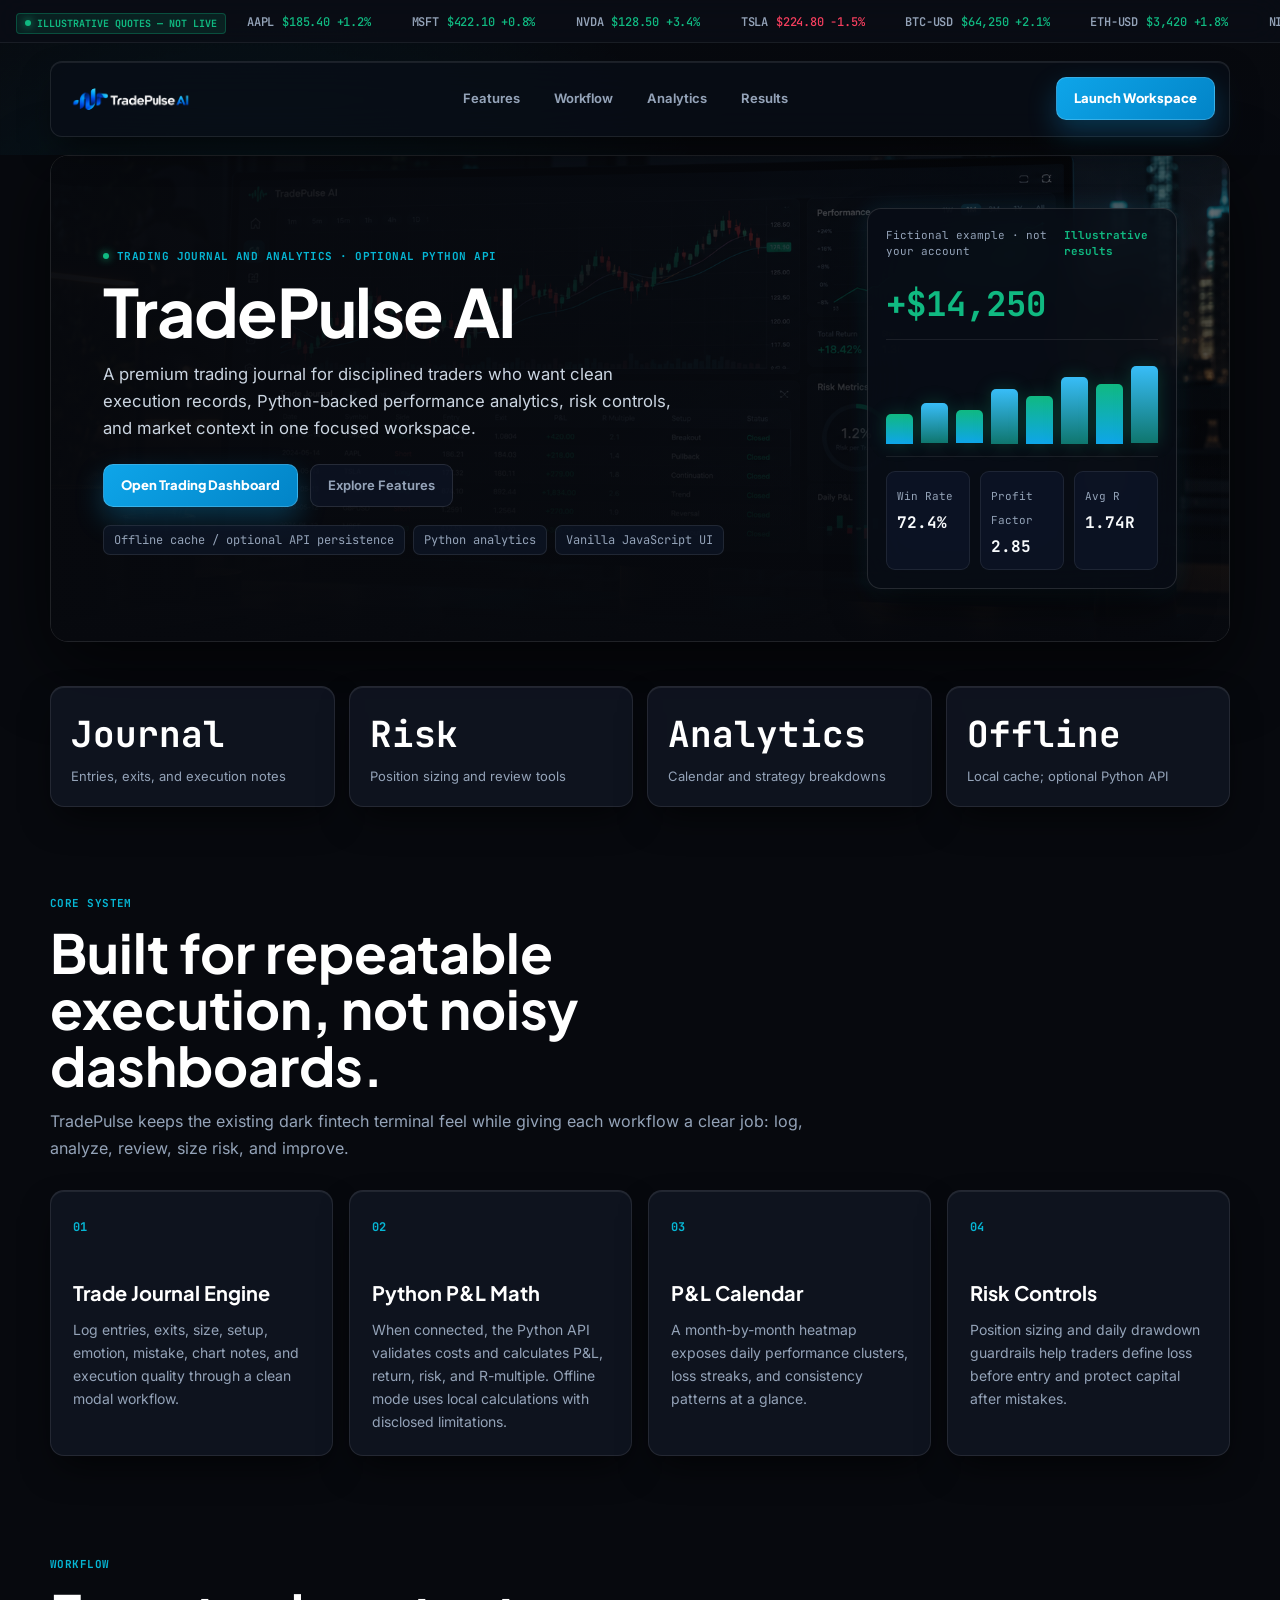
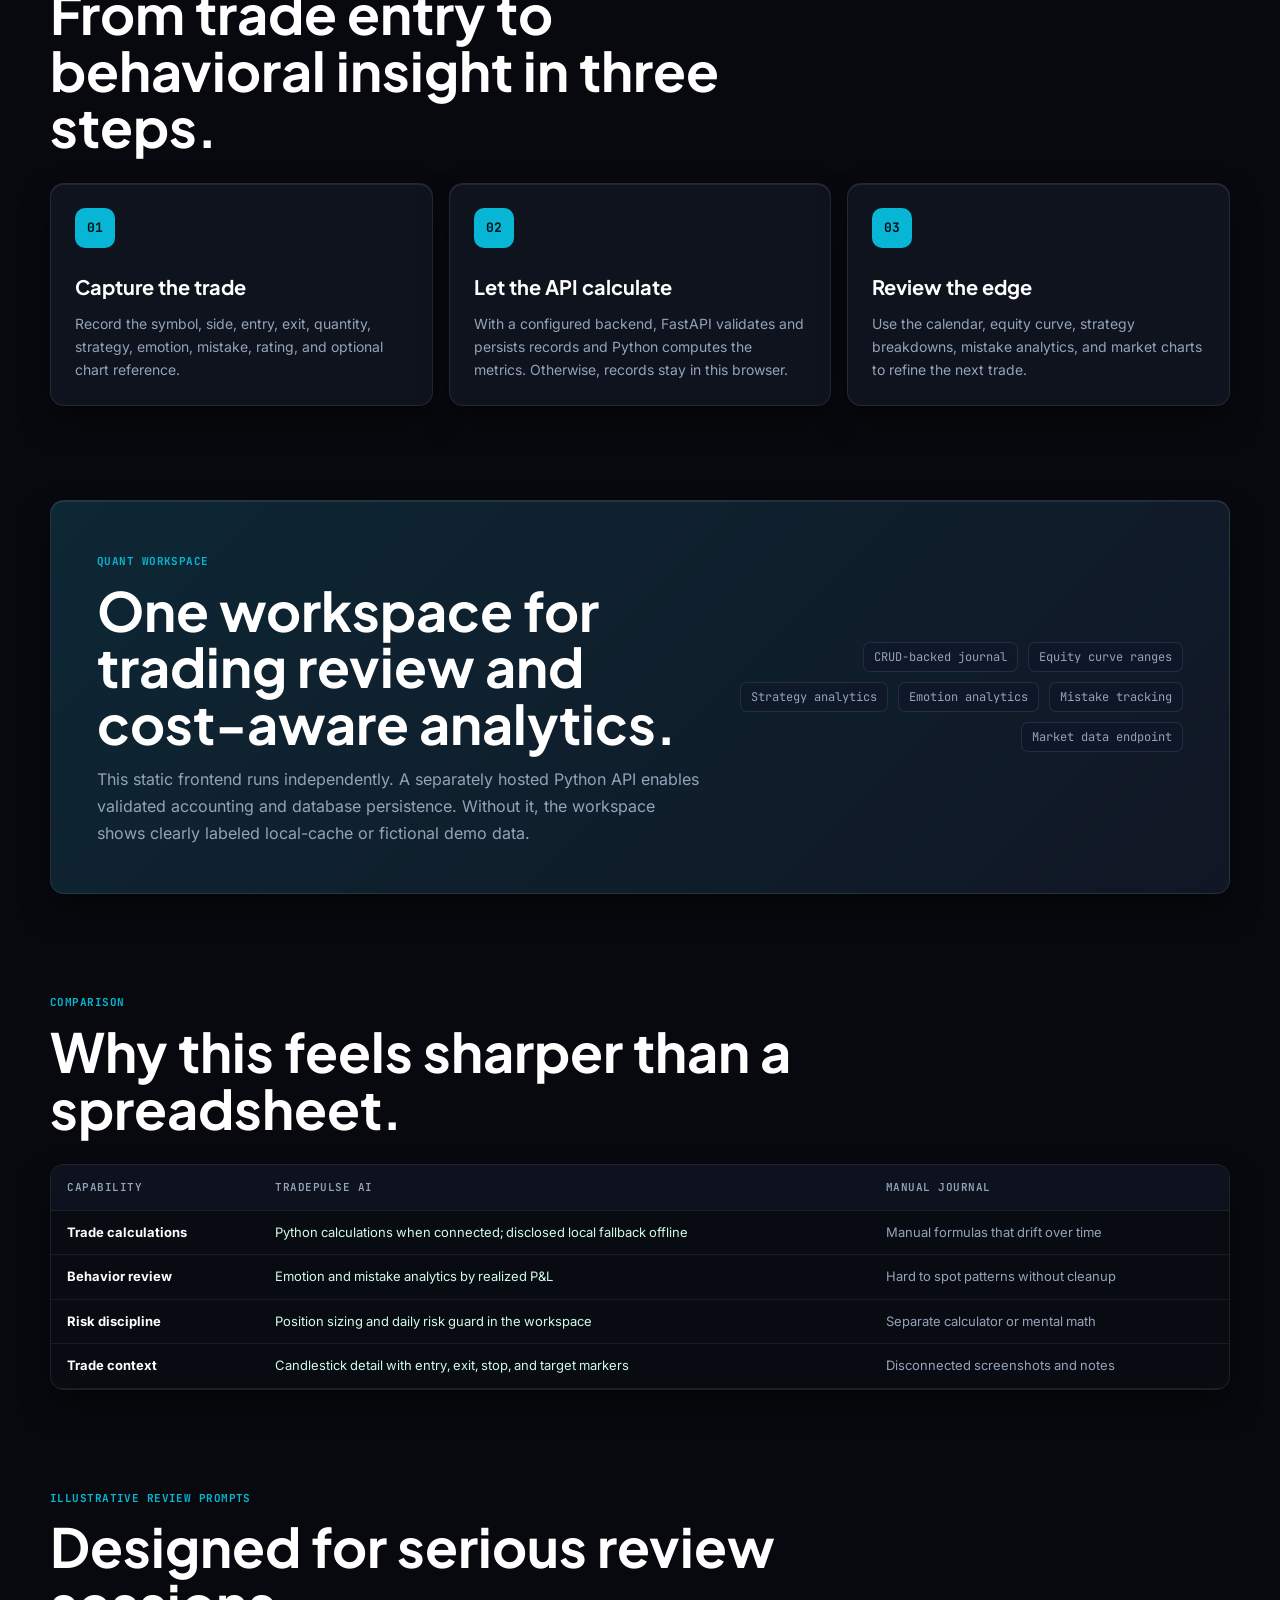
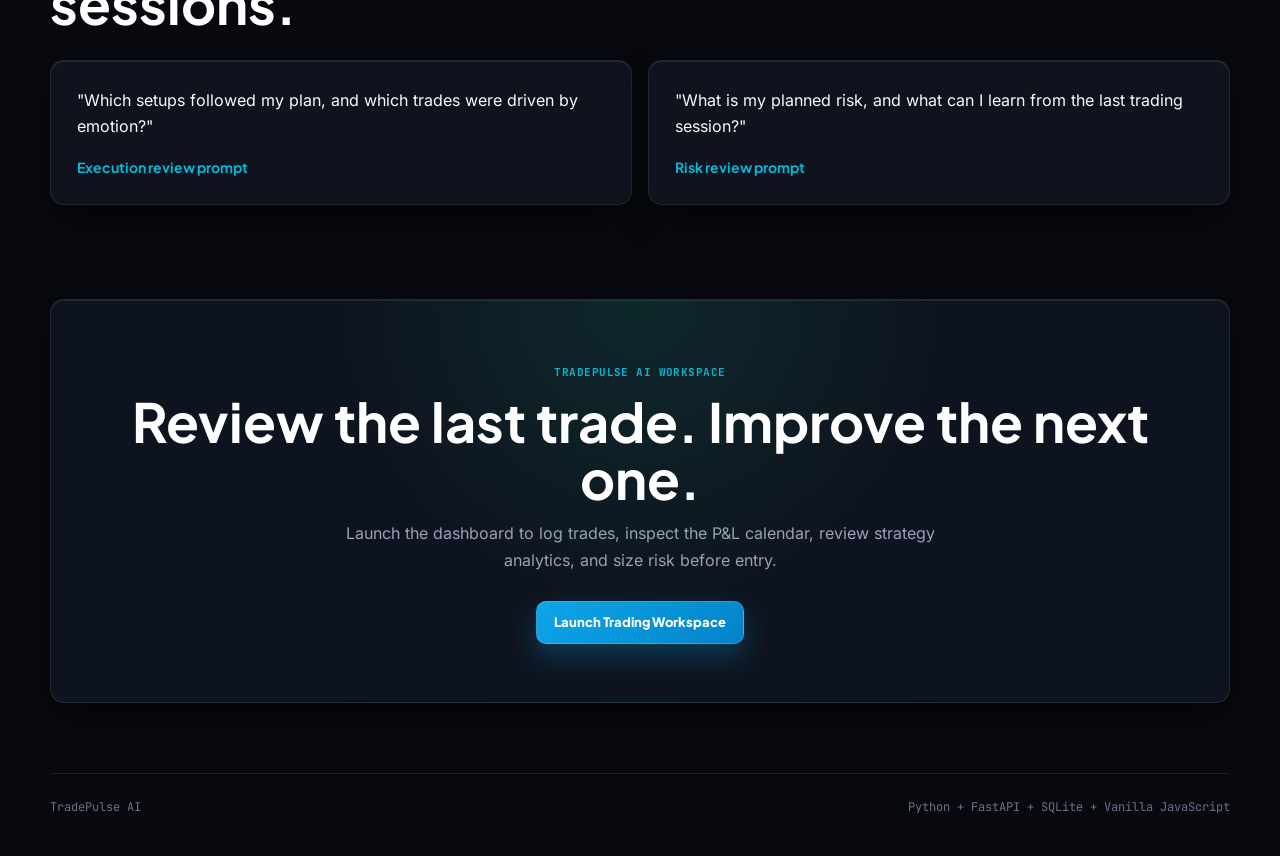
==== commit 106df36a: "fix: package static TradePulse frontend for Vercel previews" ====
--- a/index.html
+++ b/index.html
@@ -10,7 +10,7 @@
 
   <div class="ticker-marquee">
     <div class="marquee-content">
-      <span class="ticker-live-badge"><span class="live-dot"></span> LIVE MARKET SNAPSHOT</span>
+      <span class="ticker-live-badge"><span class="live-dot"></span> ILLUSTRATIVE QUOTES — NOT LIVE</span>
       <span class="marquee-item"><span class="marquee-symbol">AAPL</span> <span class="text-green">$185.40 +1.2%</span></span>
       <span class="marquee-item"><span class="marquee-symbol">MSFT</span> <span class="text-green">$422.10 +0.8%</span></span>
       <span class="marquee-item"><span class="marquee-symbol">NVDA</span> <span class="text-green">$128.50 +3.4%</span></span>
@@ -44,7 +44,7 @@
       <div class="home-hero-content reveal-on-load">
         <div class="home-eyebrow">
           <span class="live-dot"></span>
-          FastAPI-powered trading journal and analytics engine
+          Trading journal and analytics · optional Python API
         </div>
         <h1 id="hero-title">TradePulse AI</h1>
         <p class="home-hero-copy">
@@ -55,16 +55,16 @@
           <a href="#features" class="home-secondary-action">Explore Features</a>
         </div>
         <div class="home-hero-meta" aria-label="Platform highlights">
-          <span>SQLite persistence</span>
+          <span>Offline cache / optional API persistence</span>
           <span>Python analytics</span>
           <span>Vanilla JavaScript UI</span>
         </div>
       </div>
 
-      <aside class="home-floating-panel reveal-on-load" aria-label="Trading performance preview">
+      <aside class="home-floating-panel reveal-on-load" aria-label="Fictional performance illustration, not your account">
         <div class="home-panel-header">
-          <span>Today</span>
-          <strong class="text-green">Risk Within Limits</strong>
+          <span>Fictional example · not your account</span>
+          <strong class="text-green">Illustrative results</strong>
         </div>
         <div class="home-panel-value text-green">+$14,250</div>
         <div class="home-mini-chart" aria-hidden="true">
@@ -85,23 +85,11 @@
       </aside>
     </section>
 
-    <section class="home-stats reveal-section" aria-label="TradePulse AI platform metrics">
-      <div>
-        <strong data-count="1500000">0</strong>
-        <span>Trades analyzed</span>
-      </div>
-      <div>
-        <strong data-count="68">0</strong>
-        <span>Less emotion-driven leakage</span>
-      </div>
-      <div>
-        <strong data-count="18500">0</strong>
-        <span>Global active traders</span>
-      </div>
-      <div>
-        <strong data-count="7">0</strong>
-        <span>Roadmap phases integrated</span>
-      </div>
+    <section class="home-stats reveal-section" aria-label="TradePulse AI capabilities">
+      <div><strong>Journal</strong><span>Entries, exits, and execution notes</span></div>
+      <div><strong>Risk</strong><span>Position sizing and review tools</span></div>
+      <div><strong>Analytics</strong><span>Calendar and strategy breakdowns</span></div>
+      <div><strong>Offline</strong><span>Local cache; optional Python API</span></div>
     </section>
 
     <section id="features" class="home-section reveal-section">
@@ -120,7 +108,7 @@
         <article class="home-feature-card">
           <span class="home-card-index">02</span>
           <h3>Python P&amp;L Math</h3>
-          <p>P&amp;L, percentage return, risk amount, and R-multiple are calculated in the FastAPI service layer instead of the browser.</p>
+          <p>When connected, the Python API validates costs and calculates P&amp;L, return, risk, and R-multiple. Offline mode uses local calculations with disclosed limitations.</p>
         </article>
         <article class="home-feature-card">
           <span class="home-card-index">03</span>
@@ -150,7 +138,7 @@
         <article>
           <b>02</b>
           <h3>Let the API calculate</h3>
-          <p>FastAPI validates the payload, SQLAlchemy persists the record, and Python services compute the financial metrics.</p>
+          <p>With a configured backend, FastAPI validates and persists records and Python computes the metrics. Otherwise, records stay in this browser.</p>
         </article>
         <article>
           <b>03</b>
@@ -163,8 +151,8 @@
     <section id="analytics" class="home-section home-analytics-band reveal-section">
       <div>
         <span class="home-section-kicker">Quant Workspace</span>
-        <h2>Every major trading view is connected to the same source of truth.</h2>
-        <p>The browser stays focused on rendering and interaction. FastAPI handles routes and orchestration. Python services handle calculations. SQLite keeps journal history local and durable.</p>
+        <h2>One workspace for trading review and cost-aware analytics.</h2>
+        <p>This static frontend runs independently. A separately hosted Python API enables validated accounting and database persistence. Without it, the workspace shows clearly labeled local-cache or fictional demo data.</p>
       </div>
       <div class="home-analytics-list">
         <span>CRUD-backed journal</span>
@@ -194,7 +182,7 @@
           <tbody>
             <tr>
               <td>Trade calculations</td>
-              <td>Python services calculate P&amp;L, return, risk, and R-multiple</td>
+              <td>Python calculations when connected; disclosed local fallback offline</td>
               <td>Manual formulas that drift over time</td>
             </tr>
             <tr>
@@ -219,18 +207,18 @@
 
     <section id="testimonials" class="home-section reveal-section">
       <div class="home-section-head">
-        <span>Trader Feedback</span>
+        <span>Illustrative Review Prompts</span>
         <h2>Designed for serious review sessions.</h2>
       </div>
 
       <div class="home-testimonial-grid">
         <article class="home-quote-card">
-          <p>"The journal view makes my setup quality obvious. I can see when discipline is making money and when emotion is taxing the account."</p>
-          <strong>Intraday Options Trader</strong>
+          <p>"Which setups followed my plan, and which trades were driven by emotion?"</p>
+          <strong>Execution review prompt</strong>
         </article>
         <article class="home-quote-card">
-          <p>"The risk calculator and performance views are exactly what I need before a prop evaluation session. Clean, fast, and direct."</p>
-          <strong>Funded Account Trader</strong>
+          <p>"What is my planned risk, and what can I learn from the last trading session?"</p>
+          <strong>Risk review prompt</strong>
         </article>
       </div>
     </section>
@@ -264,36 +252,6 @@
       revealObserver.observe(section);
     });
 
-    const statObserver = new IntersectionObserver((entries) => {
-      entries.forEach((entry) => {
-        if (!entry.isIntersecting) return;
-        entry.target.querySelectorAll('[data-count]').forEach((item) => {
-          const target = Number(item.dataset.count);
-          const duration = 900;
-          const start = performance.now();
-
-          function tick(now) {
-            const progress = Math.min((now - start) / duration, 1);
-            const eased = 1 - Math.pow(1 - progress, 3);
-            const value = Math.round(target * eased);
-            item.textContent = target >= 1000000
-              ? `${(value / 1000000).toFixed(1)}M+`
-              : target >= 1000
-                ? `${value.toLocaleString()}+`
-                : target === 68
-                  ? `-${value}%`
-                  : value.toString();
-            if (progress < 1) requestAnimationFrame(tick);
-          }
-
-          requestAnimationFrame(tick);
-        });
-        statObserver.unobserve(entry.target);
-      });
-    }, { threshold: 0.45 });
-
-    const stats = document.querySelector('.home-stats');
-    if (stats) statObserver.observe(stats);
   </script>
 </body>
 </html>
--- a/styles.css
+++ b/styles.css
@@ -1,4 +1,4 @@
-@import url('https://fonts.googleapis.com/css2?family=Inter:wght@300;400;500;600;700;800&family=JetBrains+Mono:ital,wght@0,400;0,500;0,600;0,700;1,400&family=Plus+Jakarta+Sans:wght@500;600;700;800&display=swap');
+@import url('./assets/fonts/fonts.css');
 
 :root {
   --bg-dark: #07090e;
@@ -1224,6 +1224,21 @@
 }
 
 @media (max-width: 640px) {
+  .workspace-header {
+    flex-wrap: wrap;
+    gap: 12px;
+  }
+  .workspace-header > div:first-child {
+    flex: 1 1 100%;
+    min-width: 0;
+  }
+  .workspace-actions,
+  .workspace-breadcrumb {
+    flex-wrap: wrap;
+  }
+  .workspace-title-box {
+    min-width: 0;
+  }
   .kpi-grid {
     grid-template-columns: 1fr;
   }
@@ -1943,6 +1958,8 @@
     width: 100%;
     max-width: 100%;
     margin: 0;
+  }
+
   .home-stats,
   .home-feature-grid,
   .home-flow,
